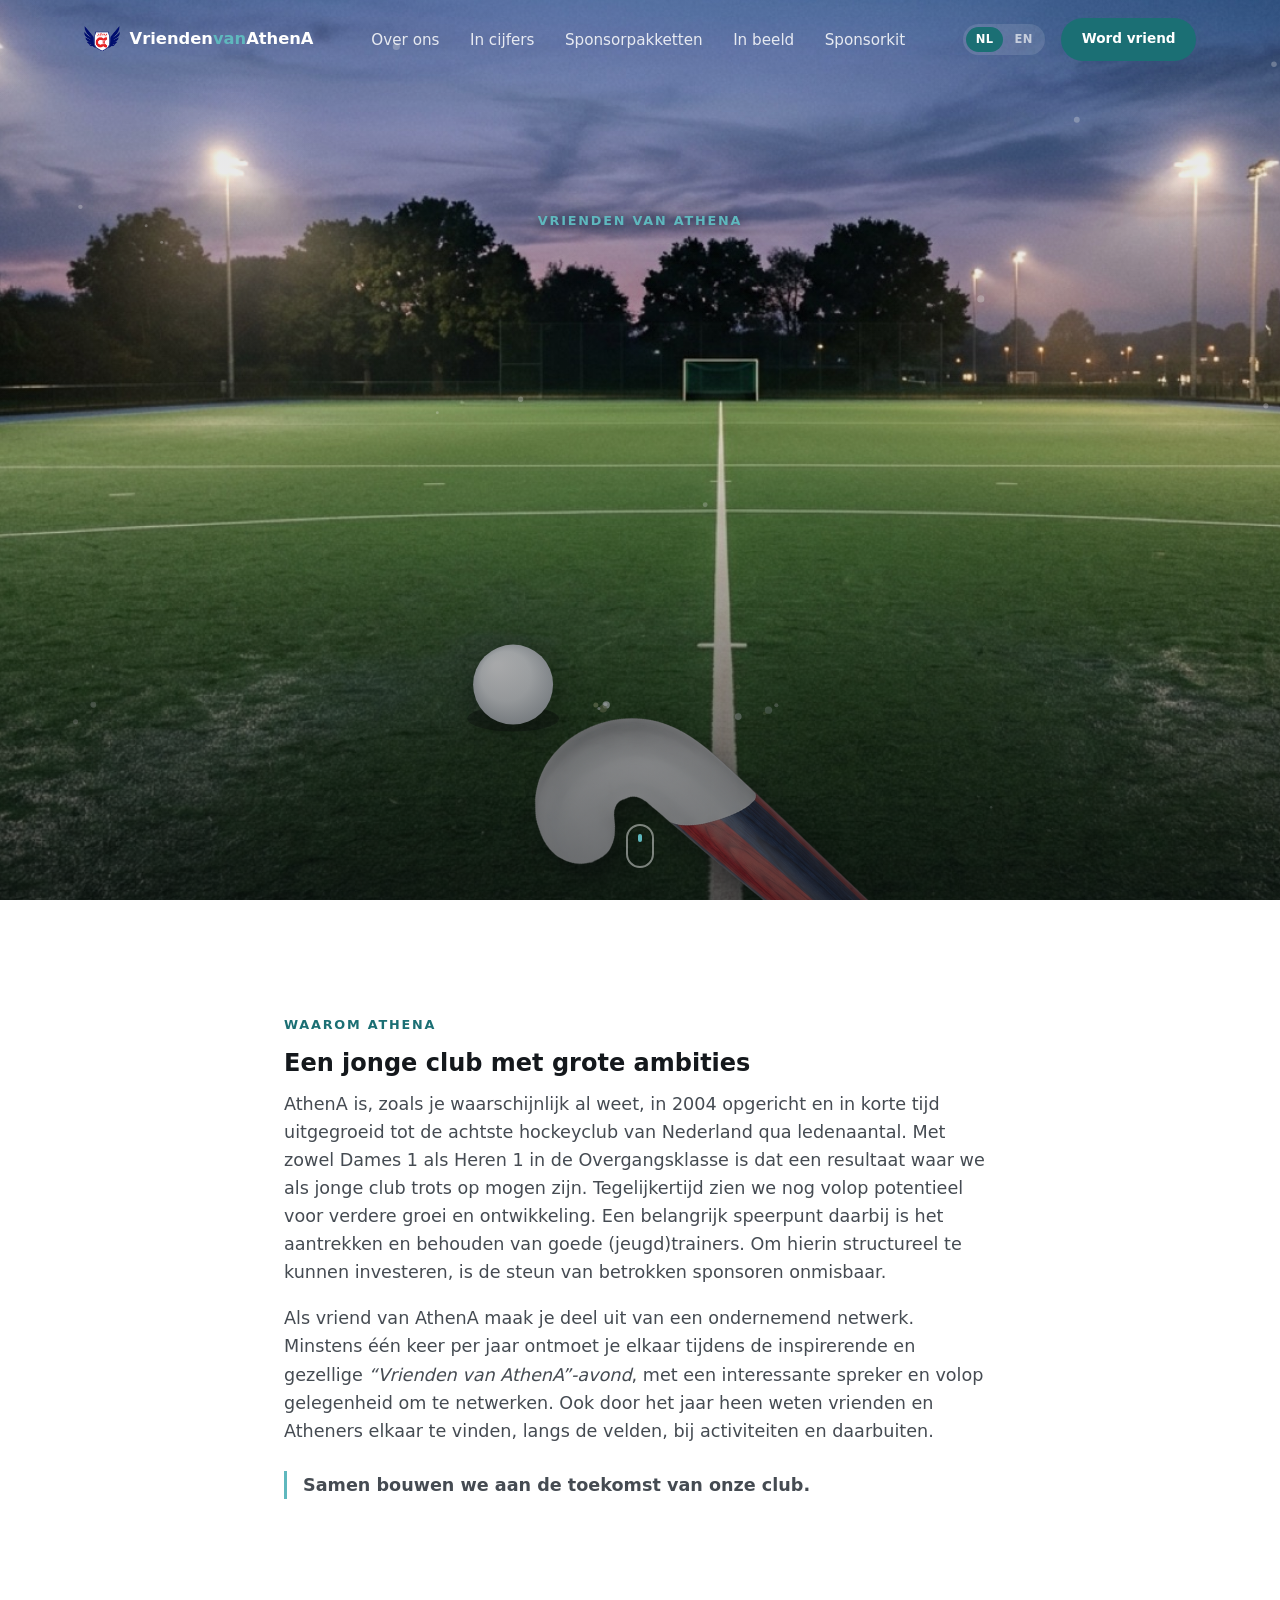
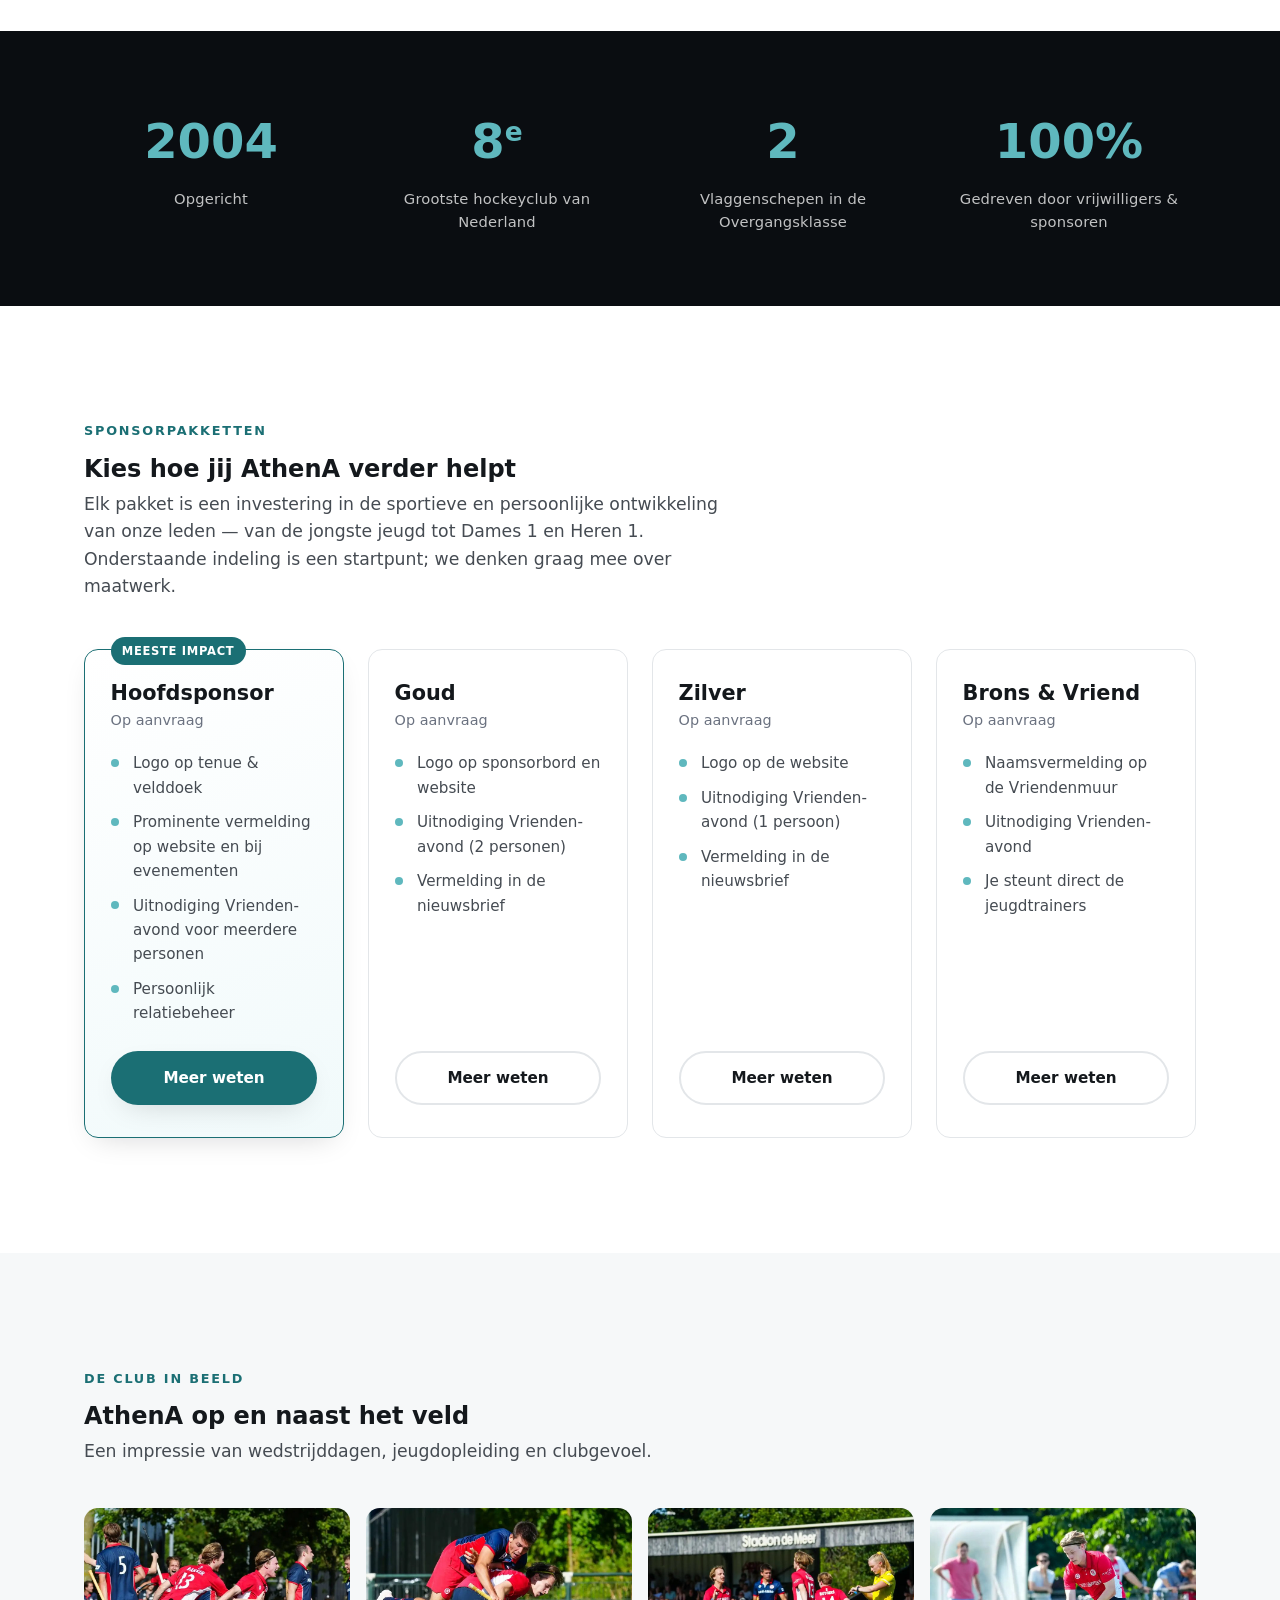
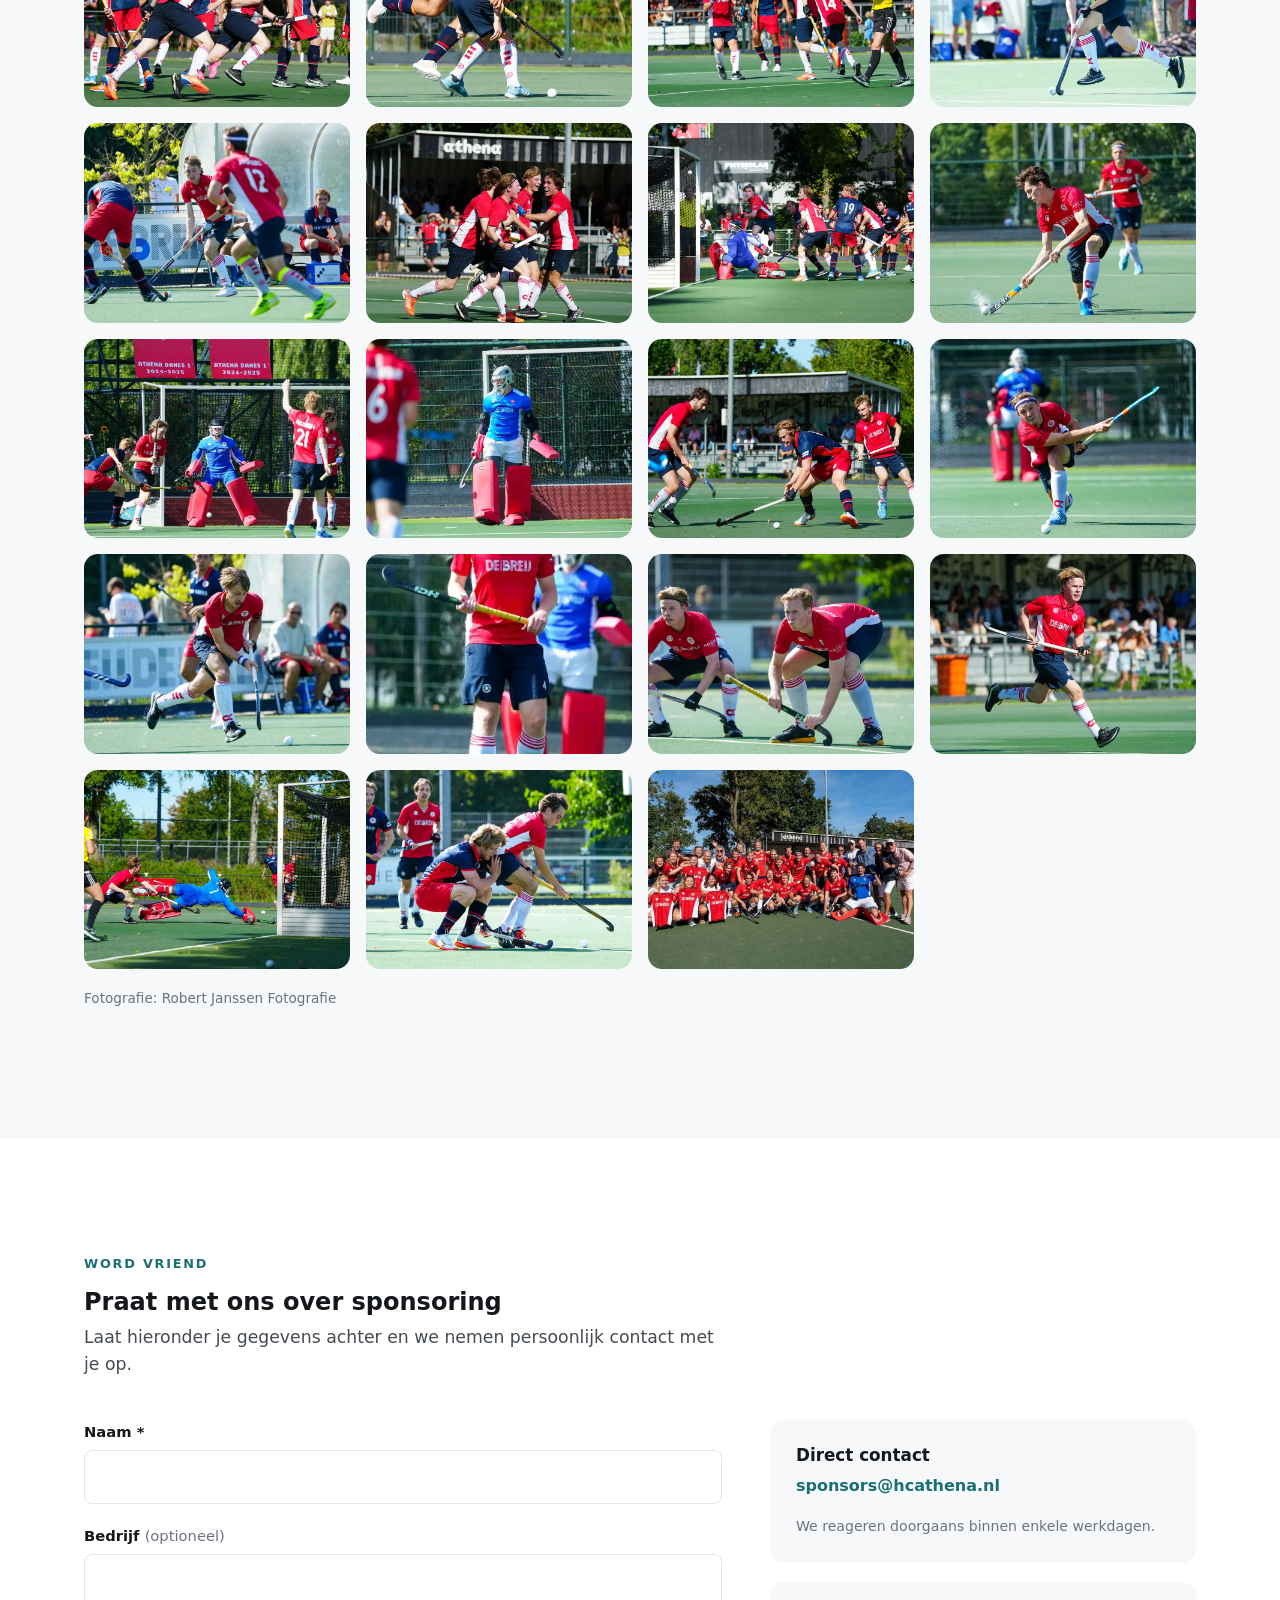
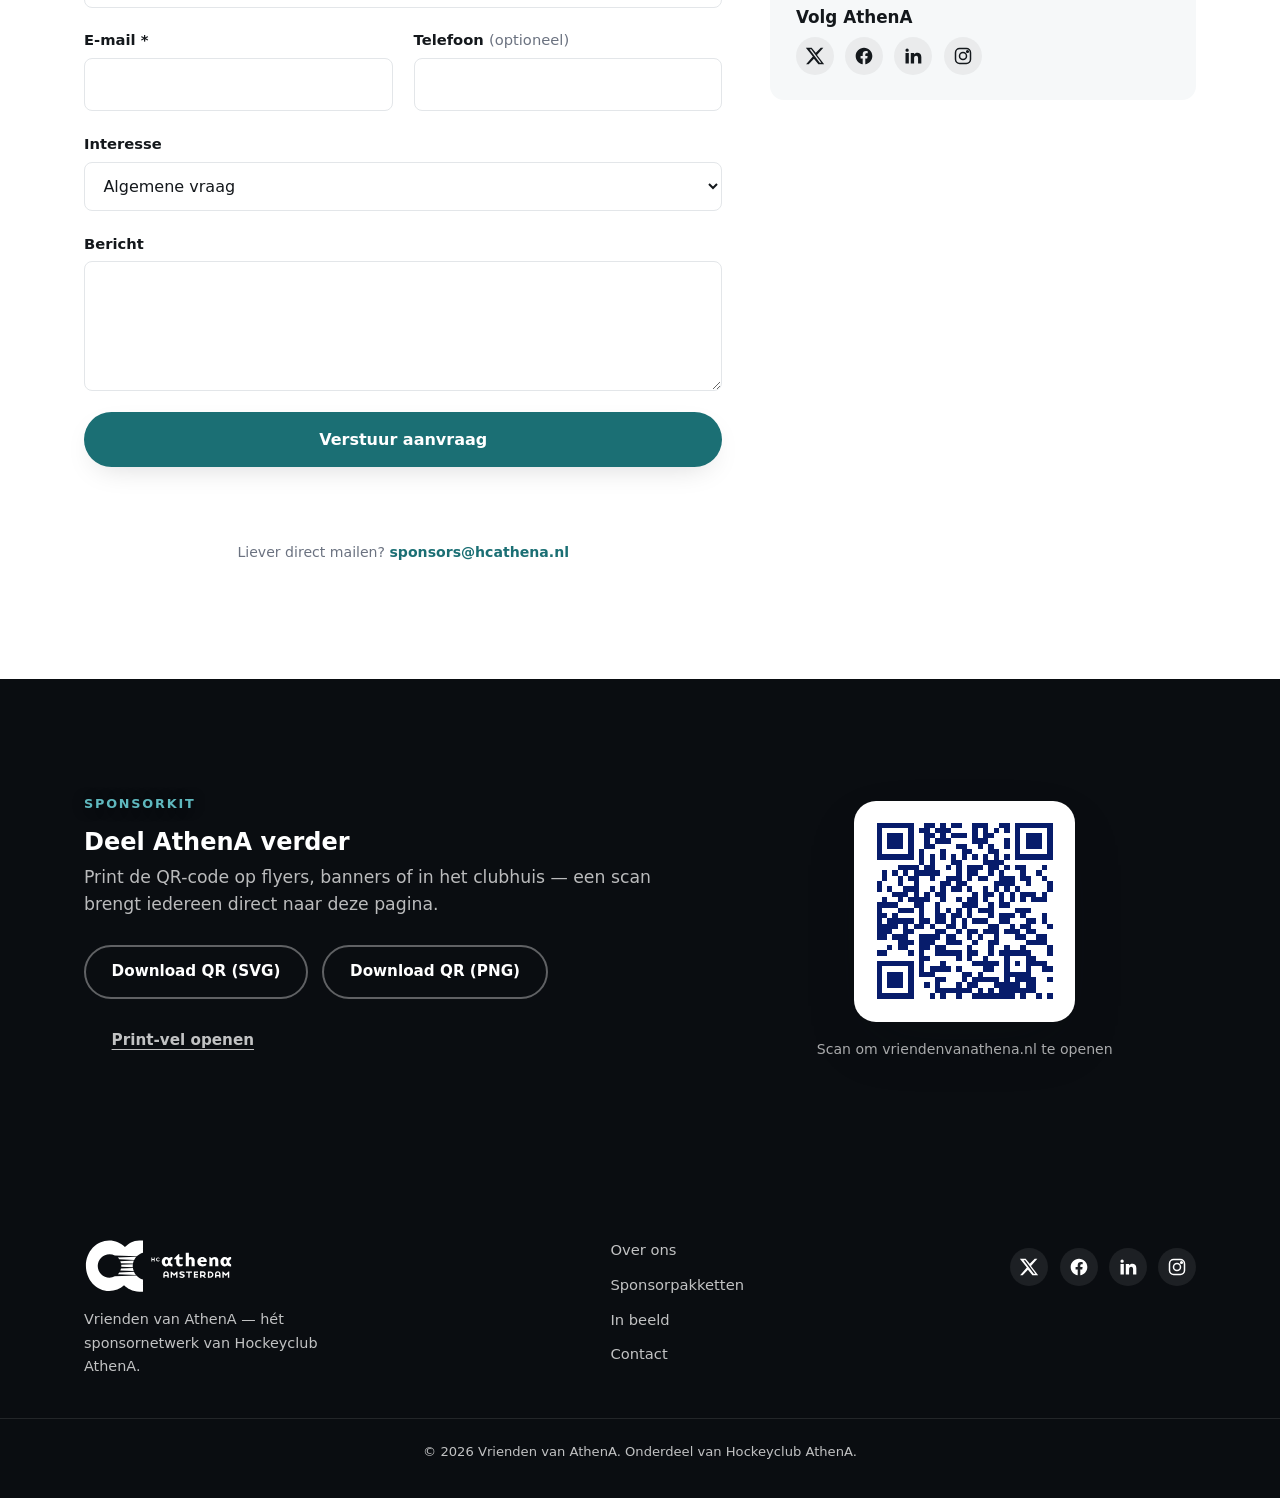
==== index.html @ f07cb81c "Rebuild the hero as a full-screen first-person POV sequence The stick+ball animation was a small cor" ====
<!DOCTYPE html>
<html lang="nl" class="no-js">
<head>
<meta charset="UTF-8">
<meta name="viewport" content="width=device-width, initial-scale=1.0">
<title data-i18n="meta.title">Vrienden van AthenA — Sponsornetwerk van Hockeyclub AthenA</title>
<meta name="description" content="Word vriend of sponsor van Hockeyclub AthenA. Samen investeren we in goede jeugdtrainers en de toekomst van een van de snelst groeiende hockeyclubs van Nederland." data-i18n-attr="content:meta.description">
<meta name="theme-color" content="#0A0D11">

<meta property="og:type" content="website">
<meta property="og:title" content="Vrienden van AthenA">
<meta property="og:description" content="Samen investeren we in de toekomst van Hockeyclub AthenA." data-i18n-attr="content:meta.ogDescription">
<meta property="og:image" content="assets/img/vriendenvanathena-banner.png">
<meta property="og:url" content="https://vriendenvanathena.nl">
<meta name="twitter:card" content="summary_large_image">

<link rel="icon" type="image/png" sizes="512x512" href="assets/favicon/favicon-512.png">
<link rel="icon" type="image/png" sizes="192x192" href="assets/favicon/favicon-192.png">
<link rel="icon" type="image/png" sizes="32x32" href="assets/favicon/favicon-32.png">
<link rel="icon" type="image/png" sizes="16x16" href="assets/favicon/favicon-16.png">
<link rel="apple-touch-icon" href="assets/favicon/apple-touch-icon.png">

<link rel="preload" href="assets/img/pov-pitch.jpg" as="image">
<link rel="preload" href="assets/img/hockey-stick.png" as="image">
<link rel="stylesheet" href="css/styles.css">
</head>
<body>

<a class="skip-link" href="#main" data-i18n="a11y.skipLink">Ga naar inhoud</a>

<header class="site-header" id="siteHeader">
  <div class="container header-inner">
    <a class="brand" href="#home">
      <img src="assets/img/athena-logo.png" alt="" width="36" height="36" class="brand-mark">
      <span class="brand-name">Vrienden<em>van</em>AthenA</span>
    </a>

    <nav class="main-nav" id="mainNav" aria-label="Hoofdnavigatie" data-i18n-attr="aria-label:a11y.mainNav">
      <ul>
        <li><a href="#over" data-i18n="nav.over">Over ons</a></li>
        <li><a href="#cijfers" data-i18n="nav.cijfers">In cijfers</a></li>
        <li><a href="#pakketten" data-i18n="nav.pakketten">Sponsorpakketten</a></li>
        <li><a href="#beeld" data-i18n="nav.beeld">In beeld</a></li>
        <li><a href="#sponsorkit" data-i18n="nav.sponsorkit">Sponsorkit</a></li>
      </ul>
    </nav>

    <div class="header-actions">
      <div class="lang-toggle" role="group" aria-label="Taal / Language">
        <button type="button" class="lang-btn is-active" data-lang="nl">NL</button>
        <button type="button" class="lang-btn" data-lang="en">EN</button>
      </div>
      <a class="btn btn-primary btn-sm" href="#contact" data-i18n="nav.cta">Word vriend</a>
      <button class="nav-toggle" id="navToggle" aria-controls="mainNav" aria-expanded="false" aria-label="Menu openen" data-i18n-attr="aria-label:a11y.menuOpen">
        <span></span><span></span><span></span>
      </button>
    </div>
  </div>
</header>

<main id="main">

  <!-- ============ HERO ============ -->
  <section class="hero" id="home">
    <div class="hero-photos" id="heroPhotos" aria-hidden="true">
      <img class="hero-photo is-active" src="assets/photos/15.jpg" alt="">
      <img class="hero-photo" src="assets/photos/10.jpg" alt="">
      <img class="hero-photo" src="assets/photos/1.jpg" alt="">
    </div>
    <div class="hero-photo-tint" aria-hidden="true"></div>
    <canvas class="hero-canvas" id="heroCanvas" aria-hidden="true"></canvas>
    <div class="hero-vignette" aria-hidden="true"></div>

    <div class="container hero-inner">
      <p class="eyebrow eyebrow-light">Vrienden van AthenA</p>

      <div class="hero-crest" id="heroCrest" role="img" aria-label="AthenA logo" data-i18n-attr="aria-label:a11y.crestLabel">
        <svg class="crest-svg" viewBox="0 0 689.3 257.6" xmlns="http://www.w3.org/2000/svg" focusable="false" aria-hidden="true">
          <style>.st0{fill:#FFFFFF;}</style>
          <g id="crestMark" class="crest-mark">
            <path class="st0" d="M240.6,172.3l-98.9,4.2c-7.4,3.8-15.7,5.9-24.5,5.9c-29.8,0-54.1-24.3-54.1-54.1c0-29.8,24.3-54.1,54.1-54.1
              c8.8,0,17,2.1,24.4,5.9L242.4,84C250.2,76,260,70.2,271,67.3V11.1h-16.4C225,11.1,203,25.9,188,41.7
              c-19.2-18.9-44.2-29.9-72.1-29.9C56.6,11.8,8.7,63.5,8.7,128c0,64.5,47.9,116.2,107.2,116.2c26,0,49.5-9.9,68.1-26.3
              c15,14.4,38.2,29.1,70.6,29.1H271v-56.1C259.2,187.7,248.7,181.2,240.6,172.3"/>
            <path class="st0" d="M166.8,149.9l61.6,2.4c-1.7-4.4-2.9-9-3.6-13.8l-54.9,2.3C169.1,144,168.1,147,166.8,149.9"/>
            <path class="st0" d="M155.3,166.7l83.3,3.2c-3.6-4.4-6.6-9.2-9-14.4l-67.5,2.9C160.2,161.4,157.9,164.1,155.3,166.7"/>
            <path class="st0" d="M162.1,98.1l68.5,2.7c2.6-5.3,5.9-10.2,9.7-14.5l-85.1,3.6C157.8,92.3,160.1,95.1,162.1,98.1"/>
            <path class="st0" d="M171.1,123.5c0.1,1.6,0.2,3.1,0.2,4.7c0,1.5-0.1,3.1-0.2,4.6l53.2,2.1c-0.2-1.9-0.3-3.9-0.3-5.9
              c0-2.6,0.2-5.2,0.5-7.8L171.1,123.5z"/>
            <path class="st0" d="M169.8,115.6l55.3,2.1c0.8-4.8,2.2-9.5,4.1-13.9l-62.4,2.6C168,109.4,169,112.4,169.8,115.6"/>
          </g>
          <g id="crestWordmark" class="crest-wordmark">
            <polygon class="st0" points="320.9,97.1 320.9,90.2 324.7,90.2 324.7,107.8 320.9,107.8 320.9,100.9 313.5,100.9 313.5,107.8
              309.7,107.8 309.7,90.2 313.5,90.2 313.5,97.1 "/>
            <g>
              <path class="st0" d="M345.8,95.5c-1-1-3.1-1.8-4.6-1.8c-3.4,0-6.1,2.4-6.1,5.4c0,3,2.7,5.4,6.1,5.4c1.6,0,3.5-0.7,4.6-1.9l2,2.4
                c-1.7,2-4.3,3.3-7.2,3.3c-5.2,0-9.5-4.1-9.5-9.2c0-5,4.3-9.2,9.5-9.2c2.9,0,5.6,1.2,7.2,3.2L345.8,95.5z"/>
              <path class="st0" d="M440.5,130.7c-8.6,0-16.8-6.2-16.8-17.1V97.7h-9.4v-3l20.6-21.5h3v14.8h15.7v9.8H438V112c0,6.8,3.4,9.1,8,9.1
                c2,0,6.4-1.6,7.7-2.9v8.3C451.1,129.1,444.3,130.7,440.5,130.7"/>
              <path class="st0" d="M482,67.4v22.2c2.6-1.5,5.9-2.6,9.2-2.6c12.5,0,17.5,7.6,17.5,15.8v26.9h-14.3v-21.2v-1.8
                c0-6.6-1.6-8.8-5.1-8.8c-3.5,0-5.7,1.8-7.3,4.7v5.3v21.8h-14.3V67.4H482z"/>
              <path class="st0" d="M550.4,102.4c0-3.7-2.5-6.4-6.8-6.4c-2.9,0-6.2,2.3-7.7,6.4H550.4z M547.6,120.5c4.3,0,7.4-1.4,10-3.5l5.4,6.2
                c-3.9,4.3-10.8,7.5-18.2,7.5c-15.2,0-24.1-9.7-24.1-21.7c0-12.1,9.3-22,23.1-22c13,0,22.9,11,20.7,23.7h-29
                C534.9,116.4,539.7,120.5,547.6,120.5"/>
              <path class="st0" d="M599.8,87c12.5,0,17.5,7.6,17.5,15.8v26.9H603v-21.2v-1.8c0-6.6-1.6-8.8-5.1-8.8c-3.5,0-5.7,1.8-7.3,4.7v5.3
                v21.8h-14.3V87.9h3l6.4,5.5C588.4,90.4,593.9,87,599.8,87"/>
              <path class="st0" d="M386.2,109.2c-0.1,6.2-3.3,11.1-7,11.1c-3.8,0-7-5.1-7-11.5s3.2-11.5,7-11.5c3.8,0,6.9,4.9,7,11.1V109.2z
                M397.7,109c0-5.6,3.8-10.3,8.8-11.6V86.9h-3.1c-5.6,0-9.7,2.8-12.5,5.7c-3.6-3.6-8.3-5.6-13.5-5.6c-11.1,0-20.1,9.7-20.1,21.8
                c0,12.1,9,21.8,20.1,21.8c4.9,0,9.3-1.9,12.8-4.9c2.8,2.7,7.2,5.5,13.3,5.5h3.1v-10.5C401.5,119.3,397.7,114.6,397.7,109"/>
              <path class="st0" d="M655.8,109.2c-0.1,6.2-3.3,11.1-7,11.1c-3.8,0-7-5.1-7-11.5s3.2-11.5,7-11.5c3.8,0,6.9,4.9,7,11.1V109.2z
                M667.3,109c0-5.6,3.8-10.3,8.8-11.6V86.9H673c-5.6,0-9.7,2.8-12.5,5.7c-3.6-3.6-8.3-5.6-13.5-5.6c-11.1,0-20.1,9.7-20.1,21.8
                c0,12.1,9,21.8,20.1,21.8c4.9,0,9.3-1.9,12.8-4.9c2.8,2.7,7.2,5.5,13.2,5.5h3.1v-10.5C671,119.3,667.3,114.6,667.3,109"/>
            </g>
            <polygon class="st0" points="429.7,183.1 423.4,183.1 423.4,165.5 414,174.9 404.5,165.5 404.5,183.1 398.2,183.1 398.2,153.6
              401.5,153.6 414,166 426.4,153.6 429.7,153.6 "/>
            <g>
              <path class="st0" d="M450.9,183.8c-4.2,0-8.6-1.1-12.3-3.5l0.9-5.2c4,1.9,7.8,2.9,10.9,2.9c2.7,0,5.6-0.7,5.6-3.2
                c0-4.7-17.9-2.9-17.9-13c0-4.9,5-9,11.5-9c4.4,0,8.6,1.2,12.8,3.9l-2.2,4.7c-2.9-1.5-6.7-2.8-9.6-2.8c-3.5,0-5.2,1.1-5.2,2.9
                c0,4.4,17.8,3.3,17.8,12.6C463.2,180.3,457.3,183.8,450.9,183.8"/>
            </g>
            <polygon class="st0" points="468.6,159.9 468.6,153.6 496.3,153.6 496.3,159.9 485.6,159.9 485.6,183.1 479.3,183.1 479.3,159.9 "/>
            <polygon class="st0" points="504.9,153.6 523.8,153.6 523.8,159.9 511.2,159.9 511.2,165.2 523.8,165.2 523.8,171.5 511.2,171.5
              511.2,176.9 523.8,176.9 523.8,183.1 504.9,183.1 "/>
            <g>
              <path class="st0" d="M552.9,164.9c0-2.8-2.3-5-5-5h-8.2v10.1h8.2C550.6,169.9,552.9,167.7,552.9,164.9 M561.5,183.1h-8.8l-6.9-6.9
                h-6.2v6.9h-6.3v-29.6h14.5c6.2,0,11.3,5.1,11.3,11.3c0,4.2-2.4,8-6,9.9L561.5,183.1z"/>
              <path class="st0" d="M588.8,168.4c0-4.7-3.8-8.5-8.5-8.5h-4.8v17h4.8C585,176.9,588.8,173,588.8,168.4 M595.1,168.4
                c0,8.1-6.7,14.8-14.8,14.8c-0.8-0.3-11,0-11,0v-29.6h11C588.4,153.6,595.1,160.2,595.1,168.4"/>
              <path class="st0" d="M621.1,165.5c0-3.5-2.8-6.3-6.3-6.3c-3.5,0-6.3,2.8-6.3,6.3v4.4h12.6V165.5z M608.5,183.1h-6.3v-17.6
                c0-6.9,5.7-12.6,12.6-12.6c7,0,12.6,5.7,12.6,12.6v17.6h-6.3v-6.9h-12.6V183.1z"/>
              <path class="st0" d="M383.3,165.5c0-3.5-2.8-6.3-6.3-6.3c-3.5,0-6.3,2.8-6.3,6.3v4.4h12.6V165.5z M370.8,183.1h-6.3v-17.6
                c0-6.9,5.7-12.6,12.6-12.6c7,0,12.6,5.7,12.6,12.6v17.6h-6.4v-6.9h-12.6V183.1z"/>
            </g>
            <polygon class="st0" points="667.5,183.1 661.2,183.1 661.2,165.5 651.8,174.9 642.3,165.5 642.3,183.1 636,183.1 636,153.6
              639.3,153.6 651.8,166 664.2,153.6 667.5,153.6 "/>
          </g>
        </svg>
      </div>

      <h1 class="hero-title" data-i18n-html="hero.title">Vrienden maken<br>het verschil.</h1>
      <p class="hero-sub" data-i18n="hero.sub">Samen investeren we in de toekomst van Hockeyclub AthenA — op en naast het veld.</p>

      <div class="hero-ctas">
        <a class="btn btn-primary btn-lg" href="#contact" data-i18n="hero.ctaPrimary">Word vriend van AthenA</a>
        <a class="btn btn-ghost btn-lg" href="#over" data-i18n="hero.ctaSecondary">Ontdek waarom</a>
      </div>
    </div>

    <a class="scroll-cue" href="#over" aria-label="Scroll naar de volgende sectie" data-i18n-attr="aria-label:a11y.scrollCue">
      <span></span>
    </a>
  </section>

  <!-- ============ OVER ONS ============ -->
  <section class="section" id="over">
    <div class="container narrow">
      <p class="eyebrow" data-i18n="about.eyebrow">Waarom AthenA</p>
      <h2 data-i18n="about.heading">Een jonge club met grote ambities</h2>

      <div class="prose">
        <p data-i18n-html="about.paragraph1">AthenA is, zoals je waarschijnlijk al weet, in 2004 opgericht en in korte tijd uitgegroeid tot de achtste hockeyclub van Nederland qua ledenaantal. Met zowel Dames 1 als Heren 1 in de Overgangsklasse is dat een resultaat waar we als jonge club trots op mogen zijn. Tegelijkertijd zien we nog volop potentieel voor verdere groei en ontwikkeling. Een belangrijk speerpunt daarbij is het aantrekken en behouden van goede (jeugd)trainers. Om hierin structureel te kunnen investeren, is de steun van betrokken sponsoren onmisbaar.</p>

        <p data-i18n-html="about.paragraph2">Als vriend van AthenA maak je deel uit van een ondernemend netwerk. Minstens één keer per jaar ontmoet je elkaar tijdens de inspirerende en gezellige <em>&ldquo;Vrienden van AthenA&rdquo;-avond</em>, met een interessante spreker en volop gelegenheid om te netwerken. Ook door het jaar heen weten vrienden en Atheners elkaar te vinden, langs de velden, bij activiteiten en daarbuiten.</p>

        <p class="prose-lead" data-i18n="about.lead">Samen bouwen we aan de toekomst van onze club.</p>
      </div>
    </div>
  </section>

  <!-- ============ IN CIJFERS ============ -->
  <section class="stat-band" id="cijfers">
    <div class="container">
      <div class="stat-grid">
        <div class="stat">
          <span class="stat-number">2004</span>
          <span class="stat-label" data-i18n="stats.founded">Opgericht</span>
        </div>
        <div class="stat">
          <span class="stat-number" data-i18n-html="stats.rankNumber">8<sup>e</sup></span>
          <span class="stat-label" data-i18n="stats.rankLabel">Grootste hockeyclub van Nederland</span>
        </div>
        <div class="stat">
          <span class="stat-number">2</span>
          <span class="stat-label" data-i18n="stats.flagship">Vlaggenschepen in de Overgangsklasse</span>
        </div>
        <div class="stat">
          <span class="stat-number">100%</span>
          <span class="stat-label" data-i18n="stats.driven">Gedreven door vrijwilligers &amp; sponsoren</span>
        </div>
      </div>
    </div>
  </section>

  <!-- ============ SPONSORPAKKETTEN ============ -->
  <!-- CLIENT: pas pakketnamen, prijzen en voordelen hieronder aan naar wens -->
  <section class="section" id="pakketten">
    <div class="container">
      <p class="eyebrow" data-i18n="tiers.eyebrow">Sponsorpakketten</p>
      <h2 data-i18n="tiers.heading">Kies hoe jij AthenA verder helpt</h2>
      <p class="section-intro" data-i18n="tiers.intro">Elk pakket is een investering in de sportieve en persoonlijke ontwikkeling van onze leden — van de jongste jeugd tot Dames 1 en Heren 1. Onderstaande indeling is een startpunt; we denken graag mee over maatwerk.</p>

      <div class="tier-grid">

        <article class="tier-card tier-featured" data-pakket="Hoofdsponsor">
          <p class="tier-badge" data-i18n="tiers.badge">Meeste impact</p>
          <h3 data-i18n="tiers.main.name">Hoofdsponsor</h3>
          <p class="tier-price" data-i18n="tiers.price">Op aanvraag</p>
          <ul class="tier-list">
            <li data-i18n="tiers.main.b1">Logo op tenue &amp; velddoek</li>
            <li data-i18n="tiers.main.b2">Prominente vermelding op website en bij evenementen</li>
            <li data-i18n="tiers.main.b3">Uitnodiging Vrienden-avond voor meerdere personen</li>
            <li data-i18n="tiers.main.b4">Persoonlijk relatiebeheer</li>
          </ul>
          <a class="btn btn-primary btn-block" href="#contact" data-pakket="Hoofdsponsor" data-i18n="tiers.cta">Meer weten</a>
        </article>

        <article class="tier-card" data-pakket="Goud">
          <h3 data-i18n="tiers.gold.name">Goud</h3>
          <p class="tier-price" data-i18n="tiers.price">Op aanvraag</p>
          <ul class="tier-list">
            <li data-i18n="tiers.gold.b1">Logo op sponsorbord en website</li>
            <li data-i18n="tiers.gold.b2">Uitnodiging Vrienden-avond (2 personen)</li>
            <li data-i18n="tiers.gold.b3">Vermelding in de nieuwsbrief</li>
          </ul>
          <a class="btn btn-outline btn-block" href="#contact" data-pakket="Goud" data-i18n="tiers.cta">Meer weten</a>
        </article>

        <article class="tier-card" data-pakket="Zilver">
          <h3 data-i18n="tiers.silver.name">Zilver</h3>
          <p class="tier-price" data-i18n="tiers.price">Op aanvraag</p>
          <ul class="tier-list">
            <li data-i18n="tiers.silver.b1">Logo op de website</li>
            <li data-i18n="tiers.silver.b2">Uitnodiging Vrienden-avond (1 persoon)</li>
            <li data-i18n="tiers.silver.b3">Vermelding in de nieuwsbrief</li>
          </ul>
          <a class="btn btn-outline btn-block" href="#contact" data-pakket="Zilver" data-i18n="tiers.cta">Meer weten</a>
        </article>

        <article class="tier-card" data-pakket="Brons / Vriend">
          <h3 data-i18n="tiers.bronze.name">Brons &amp; Vriend</h3>
          <p class="tier-price" data-i18n="tiers.price">Op aanvraag</p>
          <ul class="tier-list">
            <li data-i18n="tiers.bronze.b1">Naamsvermelding op de Vriendenmuur</li>
            <li data-i18n="tiers.bronze.b2">Uitnodiging Vrienden-avond</li>
            <li data-i18n="tiers.bronze.b3">Je steunt direct de jeugdtrainers</li>
          </ul>
          <a class="btn btn-outline btn-block" href="#contact" data-pakket="Brons / Vriend" data-i18n="tiers.cta">Meer weten</a>
        </article>

      </div>
    </div>
  </section>

  <!-- ============ IN BEELD ============ -->
  <section class="section section-alt" id="beeld">
    <div class="container">
      <p class="eyebrow" data-i18n="gallery.eyebrow">De club in beeld</p>
      <h2 data-i18n="gallery.heading">AthenA op en naast het veld</h2>
      <p class="section-intro" data-i18n="gallery.intro">Een impressie van wedstrijddagen, jeugdopleiding en clubgevoel.</p>

      <div class="photo-grid" id="photoGrid" aria-live="polite"></div>
      <p class="photo-credit" id="photoCredit" hidden data-i18n="gallery.credit">Fotografie: Robert Janssen Fotografie</p>
    </div>
  </section>

  <!-- ============ CONTACT ============ -->
  <section class="section" id="contact">
    <div class="container">
      <p class="eyebrow" data-i18n="contact.eyebrow">Word vriend</p>
      <h2 data-i18n="contact.heading">Praat met ons over sponsoring</h2>
      <p class="section-intro" data-i18n="contact.intro">Laat hieronder je gegevens achter en we nemen persoonlijk contact met je op.</p>

      <div class="contact-grid">
        <form class="contact-form" id="sponsorForm" method="POST" action="https://formspree.io/f/REPLACE_WITH_FORMSPREE_ENDPOINT" novalidate>
          <!-- CLIENT: vervang de action-URL hierboven door je eigen Formspree endpoint (zie README.md) -->
          <input type="hidden" name="_subject" value="Nieuwe sponsoraanvraag via vriendenvanathena.nl">
          <input type="text" name="_gotcha" class="hp-field" tabindex="-1" autocomplete="off" aria-hidden="true">

          <div class="form-row">
            <label for="fldNaam"><span data-i18n="form.name">Naam</span> <span aria-hidden="true">*</span></label>
            <input type="text" id="fldNaam" name="naam" required autocomplete="name">
          </div>

          <div class="form-row">
            <label for="fldBedrijf"><span data-i18n="form.company">Bedrijf</span> <span class="optional" data-i18n="form.optional">(optioneel)</span></label>
            <input type="text" id="fldBedrijf" name="bedrijf" autocomplete="organization">
          </div>

          <div class="form-row form-row-split">
            <div>
              <label for="fldEmail"><span data-i18n="form.email">E-mail</span> <span aria-hidden="true">*</span></label>
              <input type="email" id="fldEmail" name="email" required autocomplete="email">
            </div>
            <div>
              <label for="fldTelefoon"><span data-i18n="form.phone">Telefoon</span> <span class="optional" data-i18n="form.optional">(optioneel)</span></label>
              <input type="tel" id="fldTelefoon" name="telefoon" autocomplete="tel">
            </div>
          </div>

          <div class="form-row">
            <label for="fldPakket" data-i18n="form.interest">Interesse</label>
            <select id="fldPakket" name="pakket">
              <option value="Algemene vraag" data-i18n="form.optGeneral">Algemene vraag</option>
              <option value="Hoofdsponsor" data-i18n="tiers.main.name">Hoofdsponsor</option>
              <option value="Goud" data-i18n="tiers.gold.name">Goud</option>
              <option value="Zilver" data-i18n="tiers.silver.name">Zilver</option>
              <option value="Brons / Vriend" data-i18n="tiers.bronze.name">Brons / Vriend</option>
            </select>
          </div>

          <div class="form-row">
            <label for="fldBericht" data-i18n="form.message">Bericht</label>
            <textarea id="fldBericht" name="bericht" rows="4"></textarea>
          </div>

          <button class="btn btn-primary btn-lg btn-block" type="submit" data-i18n="form.submit">Verstuur aanvraag</button>

          <p class="form-status" id="formStatus" role="status" aria-live="polite"></p>

          <p class="form-fallback" data-i18n-html="form.fallback">Liever direct mailen? <a href="mailto:sponsors@hcathena.nl?subject=Sponsoraanvraag%20Vrienden%20van%20AthenA">sponsors@hcathena.nl</a></p>
        </form>

        <aside class="contact-info">
          <div class="contact-info-card">
            <h3 data-i18n="contact.direct">Direct contact</h3>
            <p><a href="mailto:sponsors@hcathena.nl">sponsors@hcathena.nl</a></p>
            <p class="muted" data-i18n="contact.responseTime">We reageren doorgaans binnen enkele werkdagen.</p>
          </div>

          <div class="contact-info-card">
            <h3 data-i18n="contact.follow">Volg AthenA</h3>
            <!-- CLIENT: vul de juiste social links in -->
            <div class="social-links">
              <a href="#" aria-label="AthenA op X (Twitter)" data-i18n-attr="aria-label:social.x"><svg viewBox="0 0 24 24" width="20" height="20" fill="currentColor" aria-hidden="true"><path d="M18.9 2H22l-7.6 8.7L23 22h-6.9l-5.4-6.6L4.4 22H1.3l8.1-9.3L1 2h7l4.9 6.1L18.9 2zm-1.2 18h1.9L7.4 4H5.4l12.3 16z"/></svg></a>
              <a href="#" aria-label="AthenA op Facebook" data-i18n-attr="aria-label:social.facebook"><svg viewBox="0 0 24 24" width="20" height="20" fill="currentColor" aria-hidden="true"><path d="M22 12.06C22 6.5 17.52 2 12 2S2 6.5 2 12.06c0 5 3.66 9.16 8.44 9.94v-7.03H7.9v-2.91h2.54V9.85c0-2.51 1.49-3.9 3.77-3.9 1.09 0 2.24.2 2.24.2v2.46h-1.26c-1.24 0-1.63.77-1.63 1.56v1.89h2.78l-.44 2.91h-2.34V22c4.78-.78 8.44-4.94 8.44-9.94z"/></svg></a>
              <a href="#" aria-label="AthenA op LinkedIn" data-i18n-attr="aria-label:social.linkedin"><svg viewBox="0 0 24 24" width="20" height="20" fill="currentColor" aria-hidden="true"><path d="M6.94 5a2 2 0 11-4-.002 2 2 0 014 .002zM7 8.48H3V21h4V8.48zm6.32 0H9.35V21h3.96v-6.57c0-3.66 4.77-3.96 4.77 0V21H22v-7.93c0-6.17-7.06-5.94-8.68-2.91V8.48z"/></svg></a>
              <a href="#" aria-label="AthenA op Instagram" data-i18n-attr="aria-label:social.instagram"><svg viewBox="0 0 24 24" width="20" height="20" fill="none" stroke="currentColor" stroke-width="1.8" aria-hidden="true"><rect x="3" y="3" width="18" height="18" rx="5"/><circle cx="12" cy="12" r="4.2"/><circle cx="17.4" cy="6.6" r="1"/></svg></a>
            </div>
          </div>
        </aside>
      </div>
    </div>
  </section>

  <!-- ============ SPONSORKIT ============ -->
  <section class="section section-dark" id="sponsorkit">
    <div class="container sponsorkit-inner">
      <div class="sponsorkit-text">
        <p class="eyebrow eyebrow-light" data-i18n="kit.eyebrow">Sponsorkit</p>
        <h2 data-i18n="kit.heading">Deel AthenA verder</h2>
        <p class="section-intro section-intro-light" data-i18n="kit.intro">Print de QR-code op flyers, banners of in het clubhuis — een scan brengt iedereen direct naar deze pagina.</p>
        <div class="sponsorkit-downloads">
          <a class="btn btn-outline-light" href="assets/downloads/vriendenvanathena-qr.svg" download data-i18n="kit.downloadSvg">Download QR (SVG)</a>
          <a class="btn btn-outline-light" href="assets/downloads/vriendenvanathena-qr.png" download data-i18n="kit.downloadPng">Download QR (PNG)</a>
          <a class="btn btn-ghost-light" href="qr.html" target="_blank" rel="noopener" data-i18n="kit.printSheet">Print-vel openen</a>
        </div>
      </div>
      <div class="sponsorkit-qr">
        <div class="qr-frame">
          <div id="qrRender"></div>
        </div>
        <p class="qr-caption" data-i18n="kit.qrCaption">Scan om vriendenvanathena.nl te openen</p>
      </div>
    </div>
  </section>

</main>

<footer class="site-footer">
  <div class="container footer-inner">
    <div class="footer-brand">
      <img src="assets/img/athena-logo-horizontal-white.svg" alt="AthenA" class="footer-logo">
      <p data-i18n="footer.tagline">Vrienden van AthenA — hét sponsornetwerk van Hockeyclub AthenA.</p>
    </div>

    <nav class="footer-nav" aria-label="Footer navigatie" data-i18n-attr="aria-label:a11y.footerNav">
      <a href="#over" data-i18n="nav.over">Over ons</a>
      <a href="#pakketten" data-i18n="nav.pakketten">Sponsorpakketten</a>
      <a href="#beeld" data-i18n="nav.beeld">In beeld</a>
      <a href="#contact" data-i18n="footer.contact">Contact</a>
    </nav>

    <!-- CLIENT: vul de juiste social links in -->
    <div class="social-links social-links-footer">
      <a href="#" aria-label="AthenA op X (Twitter)" data-i18n-attr="aria-label:social.x"><svg viewBox="0 0 24 24" width="20" height="20" fill="currentColor" aria-hidden="true"><path d="M18.9 2H22l-7.6 8.7L23 22h-6.9l-5.4-6.6L4.4 22H1.3l8.1-9.3L1 2h7l4.9 6.1L18.9 2zm-1.2 18h1.9L7.4 4H5.4l12.3 16z"/></svg></a>
      <a href="#" aria-label="AthenA op Facebook" data-i18n-attr="aria-label:social.facebook"><svg viewBox="0 0 24 24" width="20" height="20" fill="currentColor" aria-hidden="true"><path d="M22 12.06C22 6.5 17.52 2 12 2S2 6.5 2 12.06c0 5 3.66 9.16 8.44 9.94v-7.03H7.9v-2.91h2.54V9.85c0-2.51 1.49-3.9 3.77-3.9 1.09 0 2.24.2 2.24.2v2.46h-1.26c-1.24 0-1.63.77-1.63 1.56v1.89h2.78l-.44 2.91h-2.34V22c4.78-.78 8.44-4.94 8.44-9.94z"/></svg></a>
      <a href="#" aria-label="AthenA op LinkedIn" data-i18n-attr="aria-label:social.linkedin"><svg viewBox="0 0 24 24" width="20" height="20" fill="currentColor" aria-hidden="true"><path d="M6.94 5a2 2 0 11-4-.002 2 2 0 014 .002zM7 8.48H3V21h4V8.48zm6.32 0H9.35V21h3.96v-6.57c0-3.66 4.77-3.96 4.77 0V21H22v-7.93c0-6.17-7.06-5.94-8.68-2.91V8.48z"/></svg></a>
      <a href="#" aria-label="AthenA op Instagram" data-i18n-attr="aria-label:social.instagram"><svg viewBox="0 0 24 24" width="20" height="20" fill="none" stroke="currentColor" stroke-width="1.8" aria-hidden="true"><rect x="3" y="3" width="18" height="18" rx="5"/><circle cx="12" cy="12" r="4.2"/><circle cx="17.4" cy="6.6" r="1"/></svg></a>
    </div>
  </div>
  <div class="footer-bottom">
    <p><span data-i18n-html="footer.copyrightPre">&copy; </span><span id="year">2026</span><span data-i18n="footer.copyrightPost"> Vrienden van AthenA. Onderdeel van Hockeyclub AthenA.</span></p>
  </div>
</footer>

<script src="js/i18n.js" defer></script>
<script src="js/qrcode.min.js" defer></script>
<script src="js/hero.js" defer></script>
<script src="js/main.js" defer></script>
</body>
</html>
---- css/styles.css ----
/* =========================================================
   Vrienden van AthenA — design tokens
   Brand colors sampled from the official club crest
   (assets/img/athena-logo.png) + hcathena.nl accent teal.
   ========================================================= */
:root{
  --red: #E11F2B;
  --navy: #071C6B;
  --green: #3F6A48;
  --teal: #5FB8BE;
  --teal-deep: #1B6F74;
  --ink: #14181C;
  --ink-soft: #454B52;
  --bg: #FFFFFF;
  --bg-alt: #F6F8F9;
  --grey: #6B7280;
  --grey-line: #E3E6E9;
  --hero-bg: #0A0D11;

  --radius-sm: 8px;
  --radius: 14px;
  --radius-lg: 22px;
  --shadow: 0 10px 30px -12px rgba(10,13,17,0.18);
  --shadow-lg: 0 24px 60px -20px rgba(10,13,17,0.35);
  --container: 1160px;
  --container-narrow: 760px;

  --font-head: -apple-system, 'SF Pro Display', 'Segoe UI', ui-sans-serif, system-ui, Roboto, Helvetica, Arial, sans-serif;
  --font-body: -apple-system, 'SF Pro Text', 'Segoe UI', ui-sans-serif, system-ui, Roboto, Helvetica, Arial, sans-serif;

  --ease: cubic-bezier(.16,.84,.44,1);
}

/* =========================================================
   Reset / base
   ========================================================= */
*, *::before, *::after{ box-sizing: border-box; }
html{ scroll-behavior: smooth; scroll-padding-top: 64px; }
@media (prefers-reduced-motion: reduce){
  html{ scroll-behavior: auto; }
  *, *::before, *::after{ animation-duration: 0.001ms !important; animation-iteration-count: 1 !important; transition-duration: 0.001ms !important; }
}
body{
  margin: 0;
  font-family: var(--font-body);
  color: var(--ink);
  background: var(--bg);
  line-height: 1.6;
  -webkit-font-smoothing: antialiased;
}
img{ max-width: 100%; display: block; }
a{ color: inherit; text-decoration: none; }
ul{ margin: 0; padding: 0; list-style: none; }
h1, h2, h3, h4{ font-family: var(--font-head); font-weight: 700; line-height: 1.15; margin: 0 0 .5em; color: var(--ink); }
p{ margin: 0 0 1em; }
button{ font-family: inherit; }

.skip-link{
  position: absolute; left: -999px; top: 0; z-index: 1000;
  background: var(--teal-deep); color: #fff; padding: .75rem 1.25rem; border-radius: 0 0 8px 0;
}
.skip-link:focus{ left: 0; }

:focus-visible{ outline: 3px solid var(--teal-deep); outline-offset: 2px; }

.container{ max-width: var(--container); margin-inline: auto; padding-inline: 1.5rem; }
.container.narrow{ max-width: var(--container-narrow); }

/* =========================================================
   Buttons
   ========================================================= */
.btn{
  display: inline-flex; align-items: center; justify-content: center;
  gap: .5rem;
  padding: .8rem 1.6rem;
  border-radius: 999px;
  font-weight: 600;
  font-size: .95rem;
  border: 2px solid transparent;
  cursor: pointer;
  transition: transform .25s var(--ease), box-shadow .25s var(--ease), background-color .25s var(--ease), color .25s var(--ease), border-color .25s var(--ease);
  white-space: nowrap;
}
.btn:hover{ transform: translateY(-2px); }
.btn-primary{ background: var(--teal-deep); color: #fff; box-shadow: var(--shadow); }
.btn-primary:hover{ background: #175a5e; box-shadow: var(--shadow-lg); }
.btn-outline{ background: transparent; color: var(--ink); border-color: var(--grey-line); }
.btn-outline:hover{ border-color: var(--teal-deep); color: var(--teal-deep); }
.btn-ghost{ background: transparent; color: var(--bg); border-color: rgba(255,255,255,.5); }
.btn-ghost:hover{ border-color: #fff; background: rgba(255,255,255,.08); }
.btn-outline-light{ background: transparent; color: #fff; border-color: rgba(255,255,255,.35); }
.btn-outline-light:hover{ border-color: var(--teal); color: var(--teal); }
.btn-ghost-light{ background: transparent; color: rgba(255,255,255,.75); border-color: transparent; text-decoration: underline; text-underline-offset: 4px; }
.btn-ghost-light:hover{ color: #fff; }
.btn-sm{ padding: .55rem 1.15rem; font-size: .85rem; }
.btn-lg{ padding: 1rem 2rem; font-size: 1rem; }
.btn-block{ width: 100%; }

/* =========================================================
   Header / Nav
   ========================================================= */
.site-header{
  position: fixed; inset-inline: 0; top: 0; z-index: 100;
  background: transparent;
  transition: background-color .3s var(--ease), box-shadow .3s var(--ease), padding .3s var(--ease);
  padding-block: 1.1rem;
}
.site-header.is-scrolled{
  background: rgba(255,255,255,.92);
  backdrop-filter: blur(10px);
  box-shadow: 0 1px 0 var(--grey-line);
  padding-block: .7rem;
}
.header-inner{ display: flex; align-items: center; justify-content: space-between; gap: 1rem; }
.brand{ display: flex; align-items: center; gap: .6rem; font-family: var(--font-head); font-weight: 700; }
.brand-mark{ border-radius: 6px; }
.brand-name{ color: #fff; font-size: 1.02rem; transition: color .3s var(--ease); }
.brand-name em{ font-style: normal; color: var(--teal); }
.site-header.is-scrolled .brand-name{ color: var(--ink); }

.main-nav ul{ display: flex; gap: 1.9rem; }
.main-nav a{
  color: rgba(255,255,255,.85); font-weight: 500; font-size: .95rem;
  position: relative; padding-block: .3rem; transition: color .3s var(--ease);
}
.main-nav a::after{
  content: ''; position: absolute; left: 0; right: 100%; bottom: -2px; height: 2px; background: var(--teal);
  transition: right .3s var(--ease);
}
.main-nav a:hover{ color: #fff; }
.main-nav a:hover::after{ right: 0; }
.site-header.is-scrolled .main-nav a{ color: var(--ink-soft); }
.site-header.is-scrolled .main-nav a:hover{ color: var(--ink); }

.header-actions{ display: flex; align-items: center; gap: 1rem; }

.nav-toggle{
  display: none; flex-direction: column; justify-content: center; gap: 5px;
  width: 40px; height: 40px; border-radius: 8px; border: none; background: transparent; cursor: pointer;
}
.lang-toggle{
  display: flex; align-items: center; gap: 2px;
  background: rgba(255,255,255,.12); border-radius: 999px; padding: 3px;
}
.site-header.is-scrolled .lang-toggle{ background: var(--bg-alt); }
.lang-btn{
  border: none; background: transparent; cursor: pointer;
  font-family: var(--font-head); font-weight: 700; font-size: .72rem; letter-spacing: .03em;
  color: rgba(255,255,255,.65); padding: .35rem .6rem; border-radius: 999px;
  transition: background-color .25s var(--ease), color .25s var(--ease);
}
.site-header.is-scrolled .lang-btn{ color: var(--grey); }
.lang-btn.is-active{ background: var(--teal-deep); color: #fff; }
.lang-btn:not(.is-active):hover{ color: #fff; }
.site-header.is-scrolled .lang-btn:not(.is-active):hover{ color: var(--ink); }

.nav-toggle span{ width: 22px; height: 2px; background: #fff; transition: transform .3s var(--ease), opacity .3s var(--ease), background-color .3s var(--ease); margin-inline: auto; }
.site-header.is-scrolled .nav-toggle span{ background: var(--ink); }
.nav-toggle[aria-expanded="true"] span:nth-child(1){ transform: translateY(7px) rotate(45deg); }
.nav-toggle[aria-expanded="true"] span:nth-child(2){ opacity: 0; }
.nav-toggle[aria-expanded="true"] span:nth-child(3){ transform: translateY(-7px) rotate(-45deg); }

@media (max-width: 860px){
  .main-nav{
    position: fixed; inset: 0; top: 68px;
    background: var(--hero-bg);
    padding: 2rem 1.5rem;
    transform: translateY(-8px);
    opacity: 0; visibility: hidden;
    transition: opacity .25s var(--ease), transform .25s var(--ease), visibility .25s;
  }
  .main-nav.is-open{ opacity: 1; visibility: visible; transform: translateY(0); }
  .main-nav ul{ flex-direction: column; gap: 1.5rem; }
  .main-nav a{ font-size: 1.3rem; color: #fff; }
  .nav-toggle{ display: flex; }
  .header-actions .btn-primary.btn-sm{ display: none; }
}

/* =========================================================
   Hero
   ========================================================= */
.hero{
  position: relative;
  min-height: 100svh;
  min-height: 100vh;
  display: flex; align-items: center; justify-content: center;
  background: radial-gradient(ellipse at 50% 20%, #12181f 0%, var(--hero-bg) 60%);
  overflow: hidden;
  padding-top: 6rem;
}
.hero-photos{ position: absolute; inset: 0; overflow: hidden; }
.hero-photo{
  position: absolute; inset: 0; width: 100%; height: 100%; object-fit: cover;
  opacity: 0; transform: scale(1);
  transition: opacity 1.8s ease-in-out;
}
.hero-photo.is-active{ opacity: 1; animation: heroKenBurns 9s ease-in-out forwards; }
@keyframes heroKenBurns{ from{ transform: scale(1); } to{ transform: scale(1.09); } }
.hero-photo-tint{
  position: absolute; inset: 0;
  background:
    radial-gradient(ellipse 60% 55% at 50% 42%, rgba(6,9,12,.5) 0%, rgba(6,9,12,.24) 55%, rgba(6,9,12,.08) 100%),
    rgba(6,9,12,.22);
  pointer-events: none;
}
@media (prefers-reduced-motion: reduce){
  .hero-photo.is-active{ animation: none; }
}
.hero-canvas{ position: absolute; inset: 0; width: 100%; height: 100%; }
.hero-vignette{
  position: absolute; inset: 0;
  background: linear-gradient(180deg, rgba(10,13,17,.12) 0%, rgba(10,13,17,.05) 40%, rgba(10,13,17,.6) 100%);
  pointer-events: none;
}
.hero-inner{ position: relative; z-index: 2; text-align: center; display: flex; flex-direction: column; align-items: center; }

.eyebrow{
  font-family: var(--font-head); font-weight: 600; font-size: .8rem;
  letter-spacing: .14em; text-transform: uppercase; color: var(--teal-deep);
  margin-bottom: .9rem;
}
.eyebrow-light{ color: var(--teal); text-shadow: 0 1px 12px rgba(0,0,0,.55); }

.hero-crest{
  width: min(420px, 70vw); margin-bottom: 1.6rem;
  opacity: 0;
  transform: translateY(10px) scale(.4) rotate(-8deg);
  filter: drop-shadow(0 0 0 rgba(95,184,190,0));
}
.crest-svg{ width: 100%; height: auto; display: block; }

.hero-crest.crest-pop{
  animation: crestPop .62s cubic-bezier(.34,1.56,.64,1) forwards;
}
@keyframes crestPop{
  0%{ opacity: 0; transform: translateY(10px) scale(.4) rotate(-8deg); filter: drop-shadow(0 0 0 rgba(95,184,190,0)); }
  55%{ opacity: 1; transform: translateY(0) scale(1.1) rotate(3deg); filter: drop-shadow(0 0 30px rgba(95,184,190,.65)); }
  78%{ transform: translateY(0) scale(.96) rotate(-1.5deg); }
  100%{ opacity: 1; transform: translateY(0) scale(1) rotate(0deg); filter: drop-shadow(0 0 10px rgba(95,184,190,.32)); }
}
/* static, no-JS / reduced-motion fallback: crest fully visible, no animation */
.no-js .hero-crest{ opacity: 1; transform: none; }
@media (prefers-reduced-motion: reduce){
  .hero-crest{ opacity: 1 !important; transform: none !important; animation: none !important; filter: none !important; }
}

.hero-title{
  color: #fff; font-size: clamp(2.4rem, 6vw, 4.4rem); letter-spacing: -.02em;
  opacity: 0; transform: translateY(18px);
  text-shadow: 0 4px 26px rgba(0,0,0,.5), 0 1px 4px rgba(0,0,0,.7);
}
.hero-sub{
  color: rgba(255,255,255,.92); font-size: clamp(1.05rem, 2vw, 1.25rem);
  max-width: 640px; margin-bottom: 2.1rem;
  opacity: 0; transform: translateY(18px);
  text-shadow: 0 2px 16px rgba(0,0,0,.5), 0 1px 3px rgba(0,0,0,.6);
}
.hero-ctas{ display: flex; gap: 1rem; flex-wrap: wrap; justify-content: center; opacity: 0; transform: translateY(18px); }

.hero-anim .hero-title{ animation: heroRise .7s var(--ease) forwards; animation-delay: .1s; }
.hero-anim .hero-sub{ animation: heroRise .7s var(--ease) forwards; animation-delay: .22s; }
.hero-anim .hero-ctas{ animation: heroRise .7s var(--ease) forwards; animation-delay: .34s; }
.no-js .hero-title, .no-js .hero-sub, .no-js .hero-ctas{ opacity: 1; transform: none; }
@media (prefers-reduced-motion: reduce){
  .hero-title, .hero-sub, .hero-ctas{ opacity: 1 !important; transform: none !important; animation: none !important; }
}
@keyframes heroRise{ to{ opacity: 1; transform: translateY(0); } }

.scroll-cue{
  position: absolute; bottom: 2rem; left: 50%; transform: translateX(-50%); z-index: 2;
  width: 28px; height: 44px; border: 2px solid rgba(255,255,255,.45); border-radius: 20px;
}
.scroll-cue span{
  position: absolute; top: 8px; left: 50%; width: 4px; height: 8px; margin-left: -2px;
  background: var(--teal); border-radius: 2px; animation: scrollCue 1.8s infinite var(--ease);
}
@media (prefers-reduced-motion: reduce){ .scroll-cue span{ animation: none; top: 8px; } }
@keyframes scrollCue{ 0%{ top: 8px; opacity: 1; } 70%{ top: 22px; opacity: 0; } 100%{ top: 22px; opacity: 0; } }
@media (max-width: 640px){ .scroll-cue{ display: none; } }

/* =========================================================
   Section shells
   ========================================================= */
.section{ padding-block: clamp(4.5rem, 9vw, 7.5rem); }
.section-alt{ background: var(--bg-alt); }
.section-dark{ background: var(--hero-bg); color: #fff; }
.section-dark h2{ color: #fff; }
.section-intro{ max-width: 640px; font-size: 1.08rem; color: var(--ink-soft); margin-top: -.3rem; }
.section-intro-light{ color: rgba(255,255,255,.72); }

.prose p{ font-size: 1.1rem; color: var(--ink-soft); }
.prose-lead{
  font-family: var(--font-head); font-weight: 600; font-size: 1.4rem; color: var(--ink);
  border-left: 3px solid var(--teal); padding-left: 1rem; margin-top: 1.6rem;
}

/* =========================================================
   Stat band
   ========================================================= */
.stat-band{ background: var(--hero-bg); padding-block: clamp(3rem, 6vw, 4.5rem); }
.stat-grid{ display: grid; grid-template-columns: repeat(4, 1fr); gap: 2rem; text-align: center; }
.stat{ display: flex; flex-direction: column; gap: .4rem; }
.stat-number{ font-family: var(--font-head); font-weight: 700; font-size: clamp(2.2rem, 4vw, 3rem); color: var(--teal); }
.stat-label{ color: rgba(255,255,255,.75); font-size: .92rem; letter-spacing: .01em; }
@media (max-width: 760px){ .stat-grid{ grid-template-columns: repeat(2, 1fr); gap: 2.2rem 1rem; } }

/* =========================================================
   Sponsor tiers
   ========================================================= */
.tier-grid{ display: grid; grid-template-columns: repeat(4, 1fr); gap: 1.5rem; margin-top: 3rem; }
.tier-card{
  background: var(--bg); border: 1px solid var(--grey-line); border-radius: var(--radius);
  padding: 2rem 1.6rem; display: flex; flex-direction: column;
  transition: transform .3s var(--ease), box-shadow .3s var(--ease);
}
.tier-card:hover{ transform: translateY(-6px); box-shadow: var(--shadow); }
.tier-featured{
  border-color: var(--teal-deep); background: linear-gradient(160deg, #fff 0%, #f1fafb 100%);
  box-shadow: var(--shadow);
  position: relative;
}
.tier-badge{
  position: absolute; top: -13px; left: 1.6rem;
  background: var(--teal-deep); color: #fff; font-size: .72rem; font-weight: 700;
  letter-spacing: .06em; text-transform: uppercase; padding: .3rem .7rem; border-radius: 999px;
}
.tier-card h3{ font-size: 1.3rem; margin-bottom: .2rem; }
.tier-price{ color: var(--grey); font-size: .9rem; margin-bottom: 1.2rem; }
.tier-list{ flex: 1; display: flex; flex-direction: column; gap: .65rem; margin-bottom: 1.6rem; }
.tier-list li{ position: relative; padding-left: 1.4rem; color: var(--ink-soft); font-size: .95rem; }
.tier-list li::before{
  content: ''; position: absolute; left: 0; top: .5em; width: 8px; height: 8px; border-radius: 50%;
  background: var(--teal);
}
@media (max-width: 980px){ .tier-grid{ grid-template-columns: repeat(2, 1fr); } }
@media (max-width: 600px){ .tier-grid{ grid-template-columns: 1fr; } }

/* =========================================================
   Photo grid
   ========================================================= */
.photo-grid{
  margin-top: 2.6rem;
  display: grid; grid-template-columns: repeat(auto-fill, minmax(240px, 1fr)); gap: 1rem;
}
.photo-tile{
  position: relative; aspect-ratio: 4 / 3; border-radius: var(--radius); overflow: hidden;
  background: var(--ink);
}
.photo-tile img{ width: 100%; height: 100%; object-fit: cover; }
.photo-tile.placeholder{
  display: flex; align-items: flex-end; padding: 1rem;
  background: linear-gradient(150deg, var(--teal-deep), var(--hero-bg) 75%);
}
.photo-tile.placeholder:nth-child(3n+1){ background: linear-gradient(150deg, var(--navy), var(--hero-bg) 75%); }
.photo-tile.placeholder:nth-child(3n+2){ background: linear-gradient(150deg, var(--red), #3a0a0c 75%); }
.photo-tile.placeholder span{
  color: #fff; font-family: var(--font-head); font-weight: 600; font-size: .95rem; letter-spacing: .01em;
}
.photo-credit{ margin-top: 1.2rem; font-size: .85rem; color: var(--grey); }

/* =========================================================
   Contact
   ========================================================= */
.contact-grid{ display: grid; grid-template-columns: 1.5fr 1fr; gap: 3rem; margin-top: 2.6rem; align-items: start; }
.contact-form{ display: flex; flex-direction: column; gap: 1.3rem; }
.form-row{ display: flex; flex-direction: column; gap: .4rem; }
.form-row-split{ display: grid; grid-template-columns: 1fr 1fr; gap: 1.3rem; }
.form-row-split > div{ display: flex; flex-direction: column; gap: .4rem; }
.form-row label{ font-weight: 600; font-size: .92rem; }
.form-row label .optional{ font-weight: 400; color: var(--grey); }
.form-row input, .form-row select, .form-row textarea{
  border: 1.5px solid var(--grey-line); border-radius: var(--radius-sm);
  padding: .8rem .9rem; font: inherit; color: var(--ink); background: #fff;
  transition: border-color .25s var(--ease), box-shadow .25s var(--ease);
}
.form-row input:focus, .form-row select:focus, .form-row textarea:focus{
  border-color: var(--teal-deep); box-shadow: 0 0 0 4px rgba(27,111,116,.12); outline: none;
}
.hp-field{ position: absolute; left: -9999px; opacity: 0; }
.form-status{ font-size: .92rem; min-height: 1.2em; }
.form-status.is-success{ color: #1a7d3f; }
.form-status.is-error{ color: var(--red); }
.form-fallback{ font-size: .88rem; color: var(--grey); text-align: center; margin: 0; }
.form-fallback a{ color: var(--teal-deep); font-weight: 600; }

.contact-info-card{
  background: var(--bg-alt); border-radius: var(--radius); padding: 1.6rem;
  margin-bottom: 1.2rem;
}
.contact-info-card h3{ font-size: 1.05rem; margin-bottom: .5rem; }
.contact-info-card a{ color: var(--teal-deep); font-weight: 600; }
.muted{ color: var(--grey); font-size: .88rem; margin: .3rem 0 0; }

.social-links{ display: flex; gap: .7rem; margin-top: .6rem; }
.social-links a{
  width: 38px; height: 38px; border-radius: 50%; display: flex; align-items: center; justify-content: center;
  background: rgba(0,0,0,.05); color: var(--ink); transition: background-color .25s var(--ease), color .25s var(--ease), transform .25s var(--ease);
}
.social-links a:hover{ background: var(--teal-deep); color: #fff; transform: translateY(-2px); }
.social-links-footer a{ background: rgba(255,255,255,.08); color: #fff; }
.social-links-footer a:hover{ background: var(--teal); color: var(--hero-bg); }

@media (max-width: 860px){
  .contact-grid{ grid-template-columns: 1fr; }
  .form-row-split{ grid-template-columns: 1fr; }
}

/* =========================================================
   Sponsorkit
   ========================================================= */
.sponsorkit-inner{ display: grid; grid-template-columns: 1.3fr 1fr; gap: 3rem; align-items: center; }
.sponsorkit-downloads{ display: flex; flex-wrap: wrap; gap: .9rem; margin-top: 1.6rem; }
.sponsorkit-qr{ display: flex; flex-direction: column; align-items: center; gap: 1rem; }
.qr-frame{
  background: #fff; padding: 1.4rem; border-radius: var(--radius-lg); box-shadow: var(--shadow-lg);
}
.qr-frame img, .qr-frame canvas, .qr-frame table{ display: block; }
.qr-caption{ color: rgba(255,255,255,.65); font-size: .88rem; margin: 0; }
@media (max-width: 860px){ .sponsorkit-inner{ grid-template-columns: 1fr; text-align: center; } .sponsorkit-downloads{ justify-content: center; } }

/* =========================================================
   Footer
   ========================================================= */
.site-footer{ background: var(--hero-bg); color: rgba(255,255,255,.75); padding-top: 3.5rem; }
.footer-inner{ display: flex; flex-wrap: wrap; gap: 2.5rem; justify-content: space-between; align-items: flex-start; padding-bottom: 2.5rem; }
.footer-logo{ width: 150px; height: auto; margin-bottom: .9rem; }
.footer-brand p{ max-width: 260px; font-size: .9rem; margin: 0; }
.footer-nav{ display: flex; flex-direction: column; gap: .7rem; }
.footer-nav a{ font-size: .92rem; transition: color .25s var(--ease); }
.footer-nav a:hover{ color: var(--teal); }
.footer-bottom{
  border-top: 1px solid rgba(255,255,255,.1); padding: 1.4rem 0; text-align: center; font-size: .82rem;
}

/* =========================================================
   Utility
   ========================================================= */
sup{ font-size: .55em; top: -.6em; }
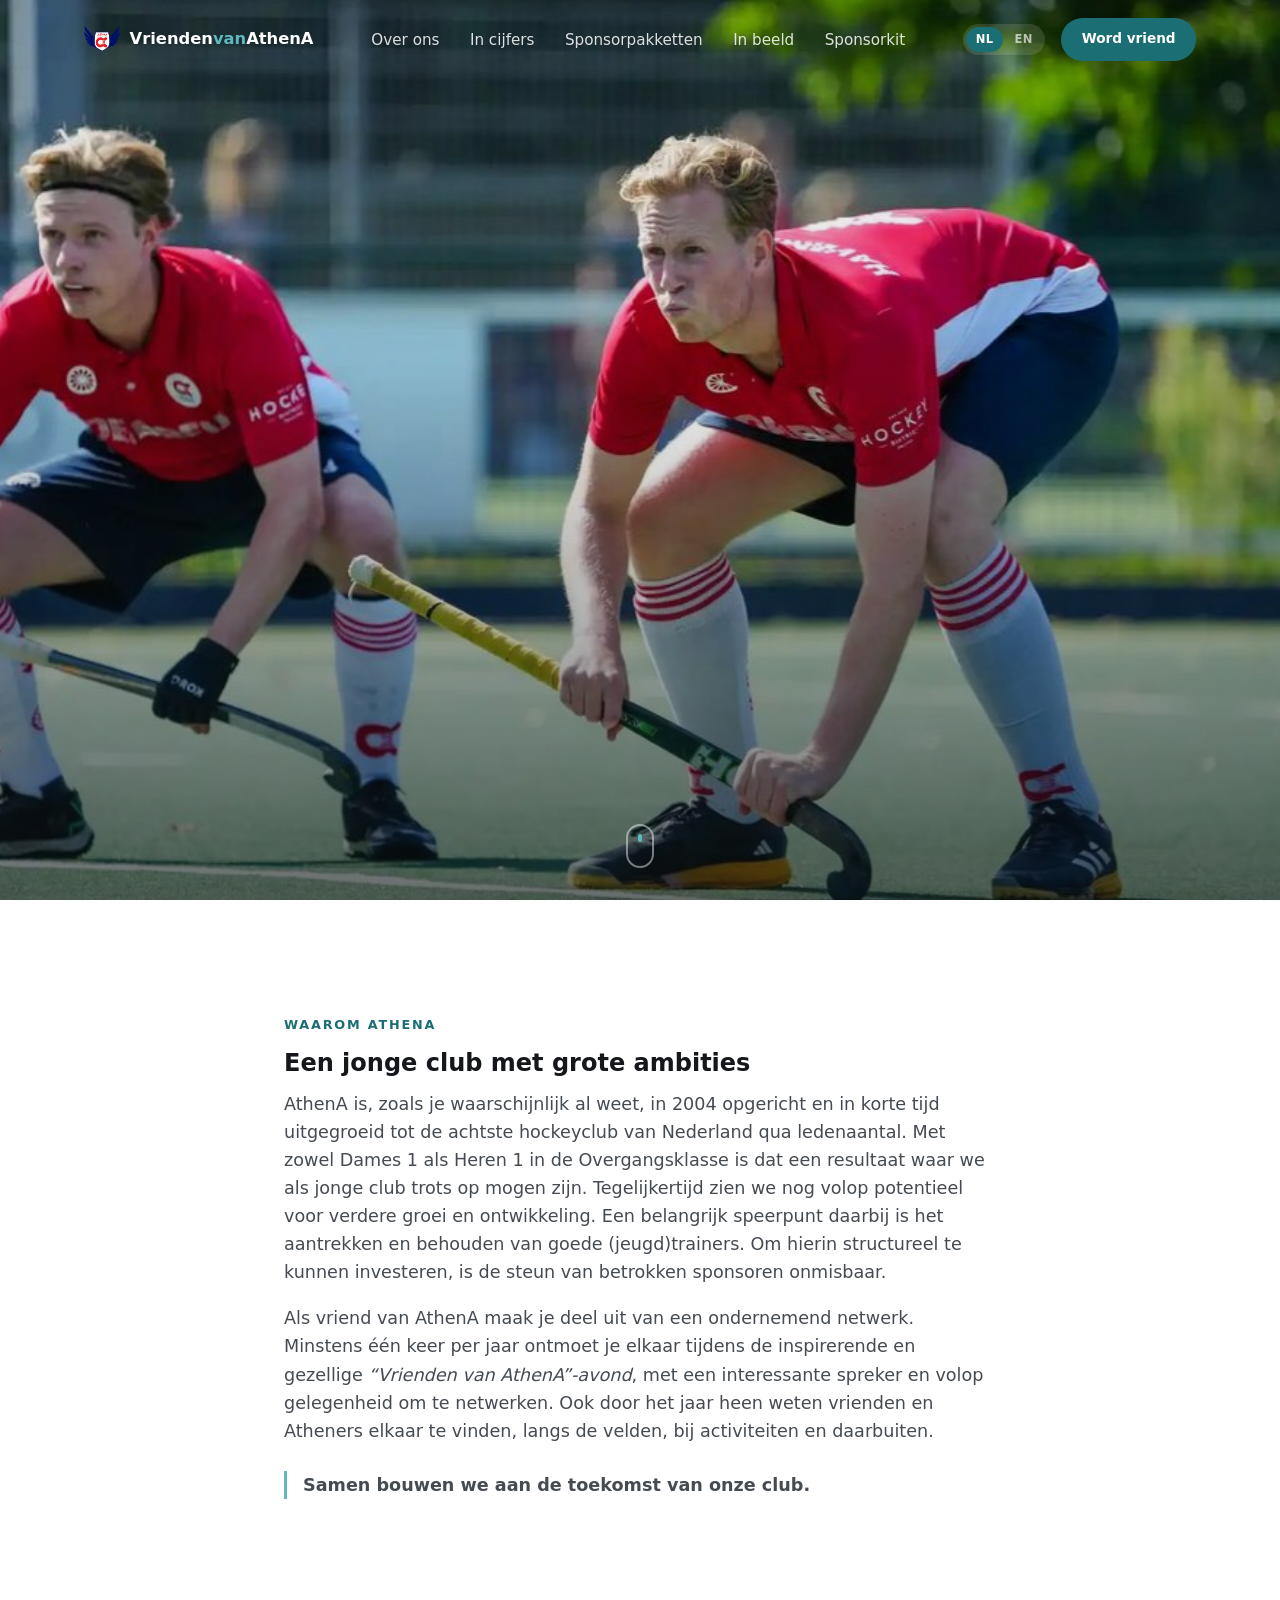
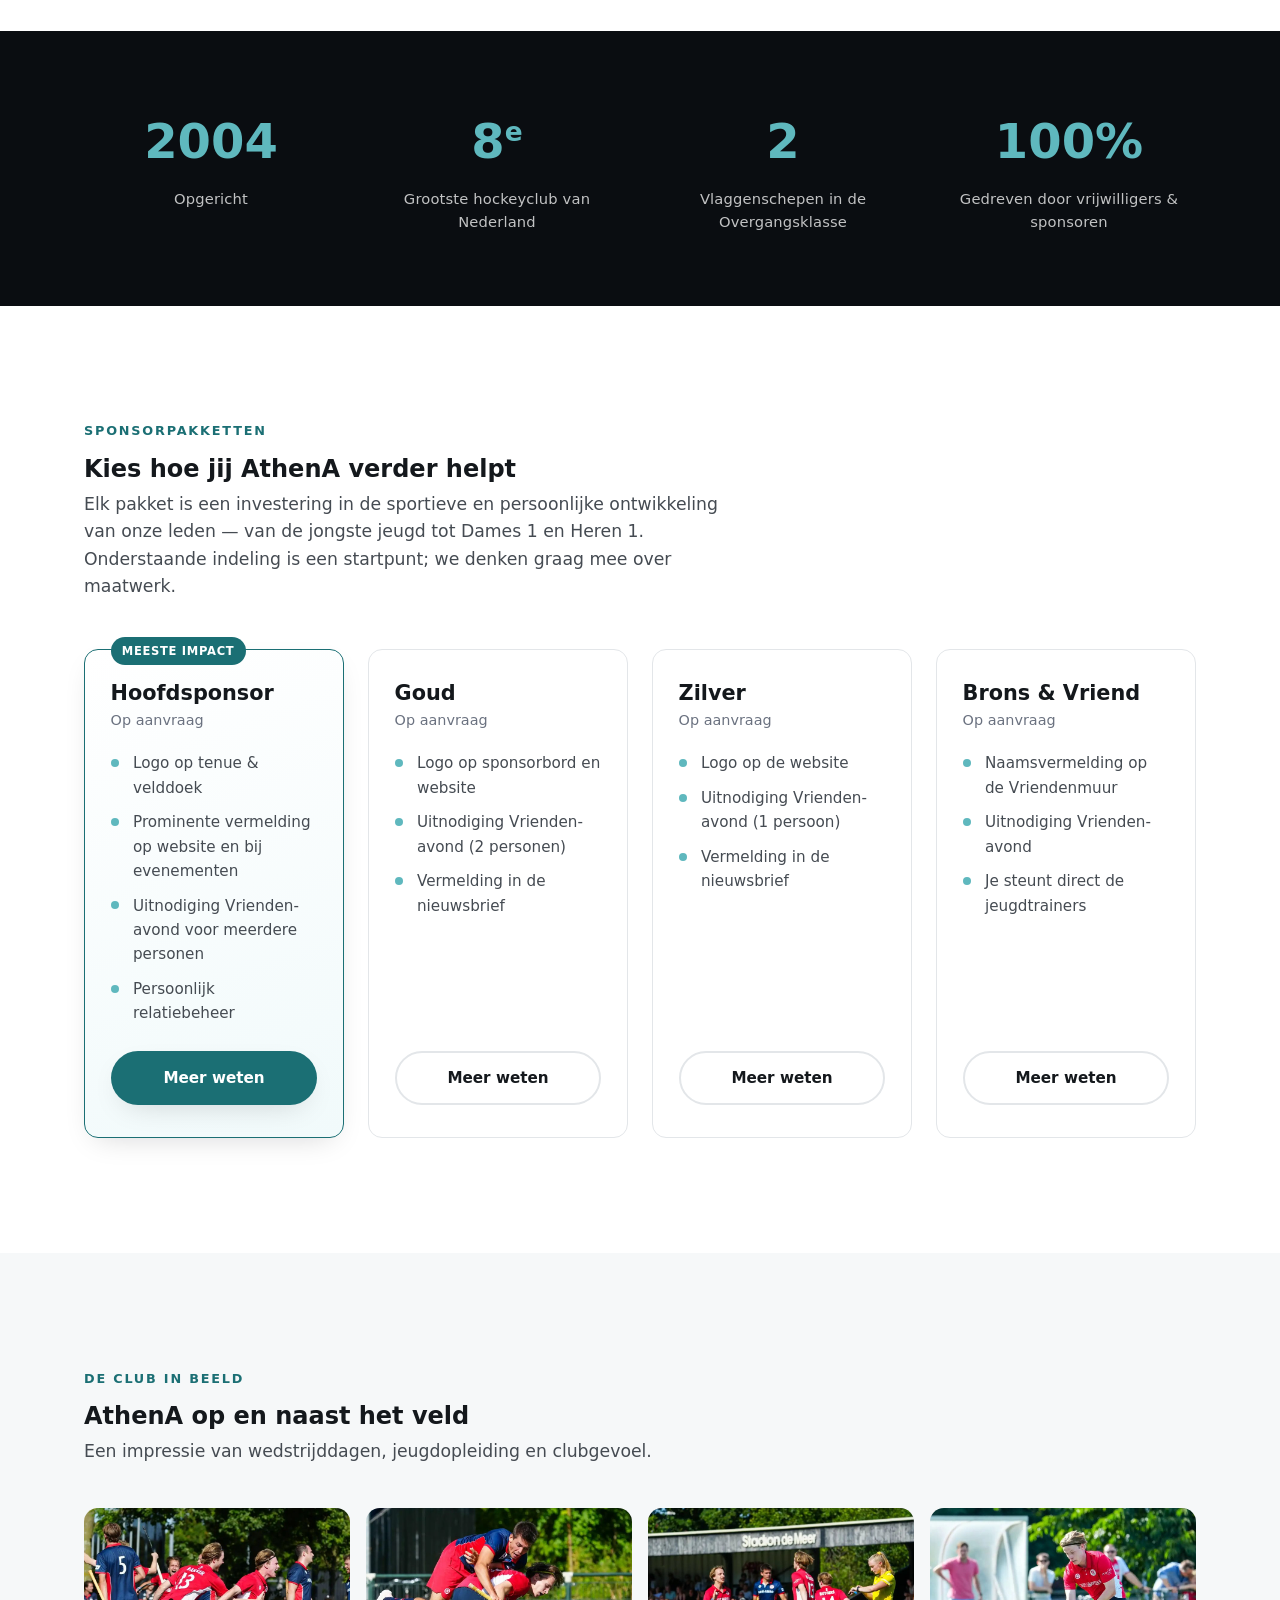
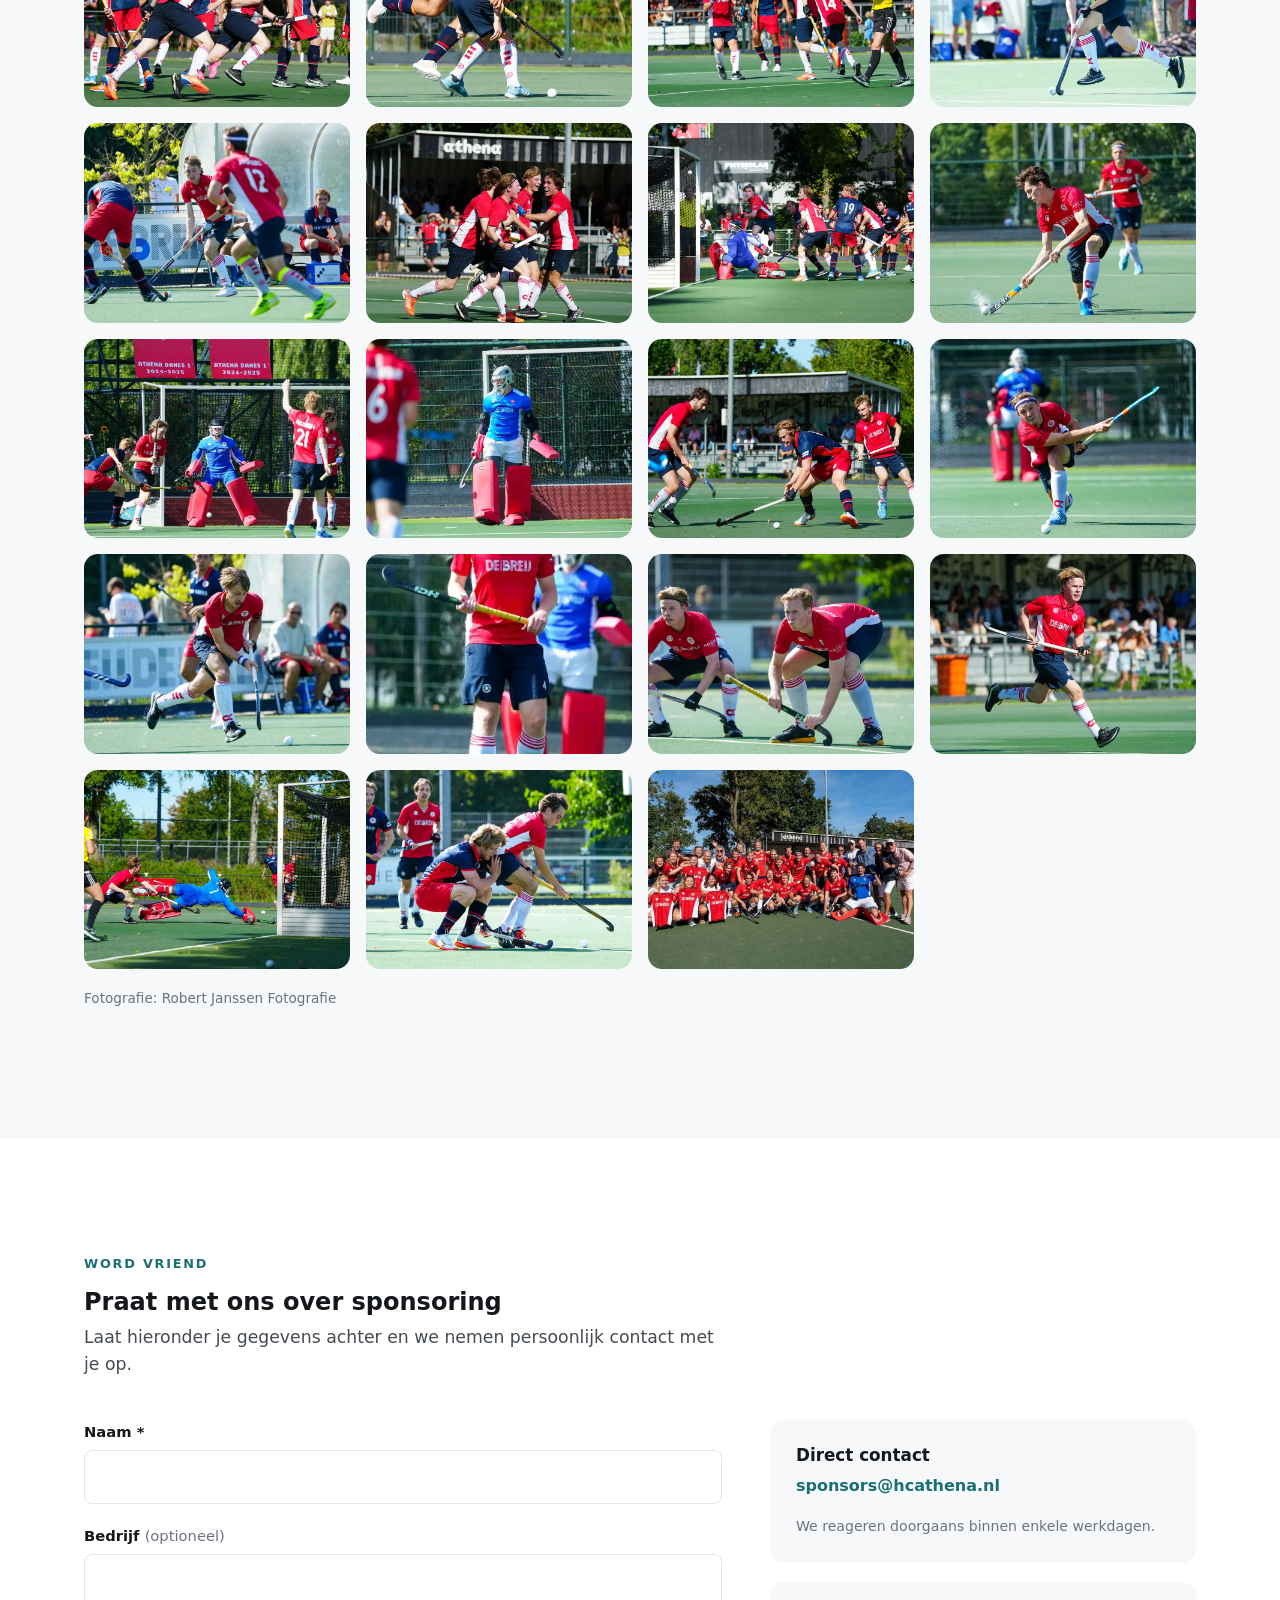
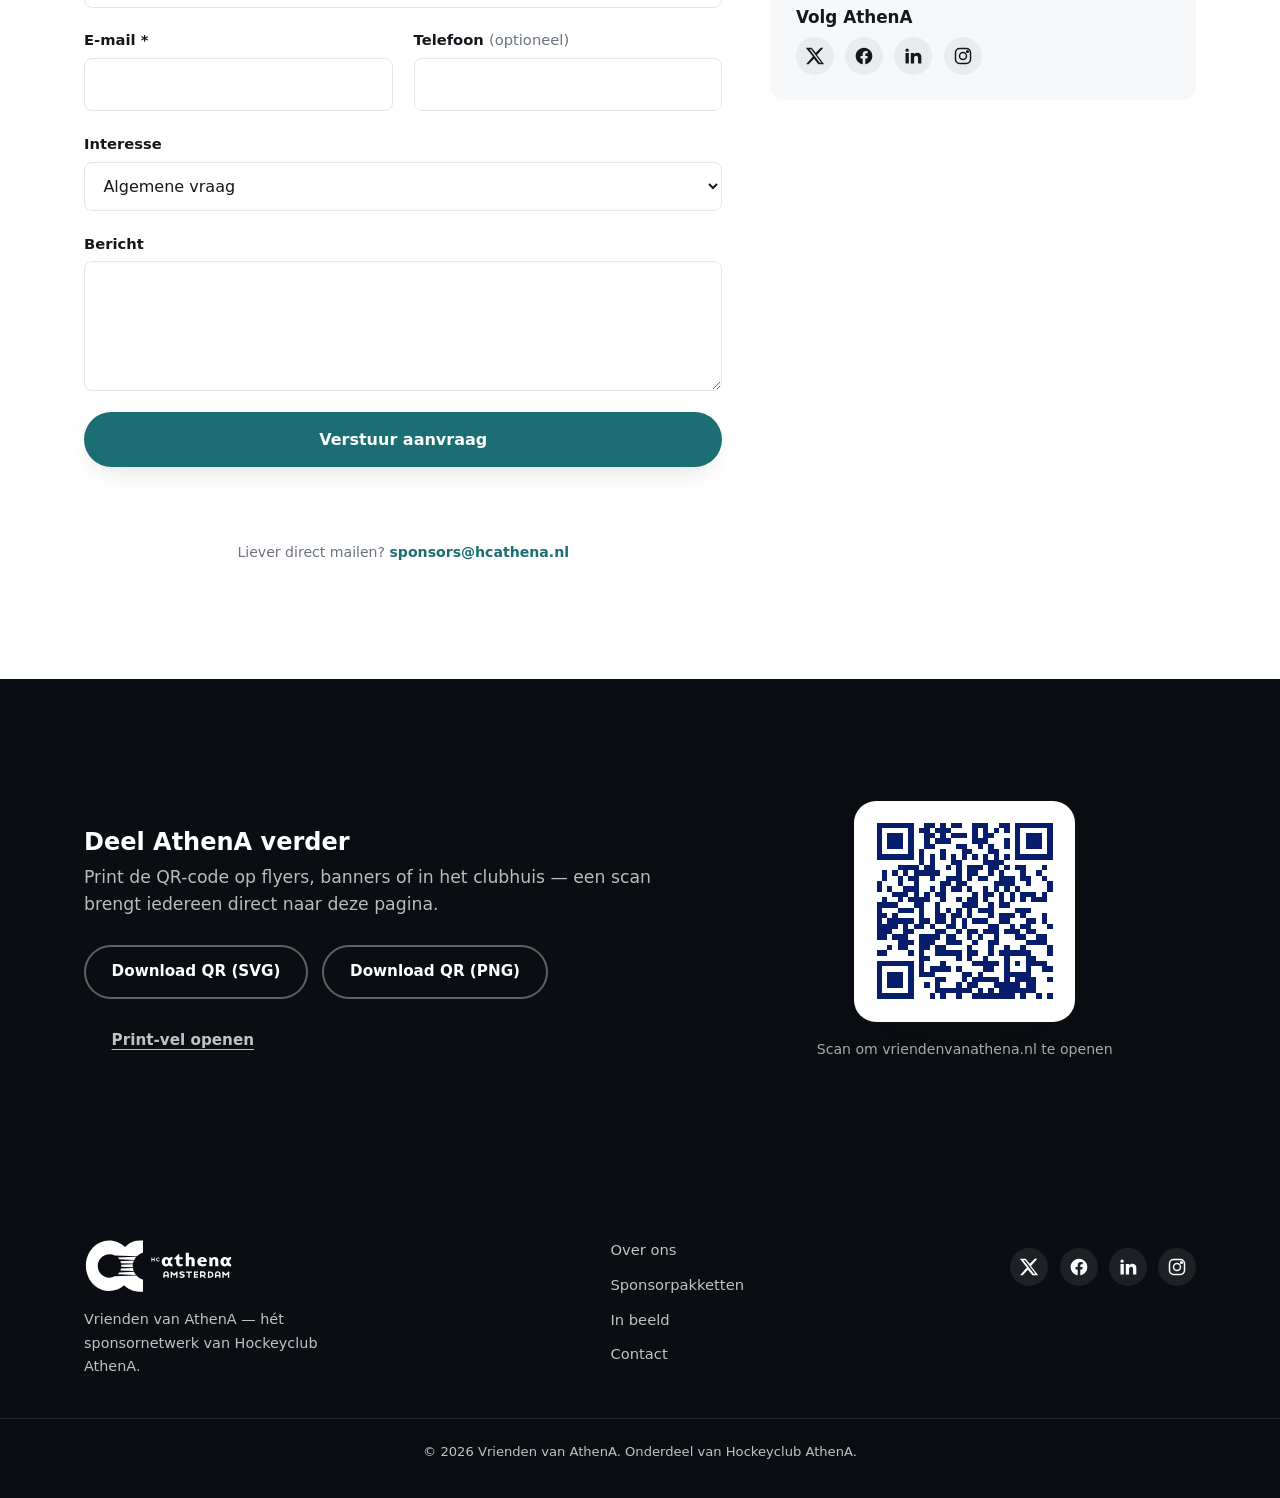
==== commit 37494887: "Replace the synthetic POV hero with a real-footage film edit The canvas-drawn stick/ball game world " ====
--- a/index.html
+++ b/index.html
@@ -20,8 +20,10 @@
 <link rel="icon" type="image/png" sizes="16x16" href="assets/favicon/favicon-16.png">
 <link rel="apple-touch-icon" href="assets/favicon/apple-touch-icon.png">
 
-<link rel="preload" href="assets/img/pov-pitch.jpg" as="image">
-<link rel="preload" href="assets/img/hockey-stick.png" as="image">
+<link rel="preload" href="assets/photos/15.jpg" as="image">
+<link rel="preload" href="assets/photos/4.jpg" as="image">
+<link rel="preload" href="assets/photos/8.jpg" as="image">
+<link rel="preload" href="assets/photos/12.jpg" as="image">
 <link rel="stylesheet" href="css/styles.css">
 </head>
 <body>
@@ -63,11 +65,17 @@
   <!-- ============ HERO ============ -->
   <section class="hero" id="home">
     <div class="hero-photos" id="heroPhotos" aria-hidden="true">
-      <img class="hero-photo is-active" src="assets/photos/15.jpg" alt="">
+      <img class="hero-photo is-active" src="assets/photos/6.jpg" alt="">
+      <img class="hero-photo" src="assets/photos/1.jpg" alt="">
       <img class="hero-photo" src="assets/photos/10.jpg" alt="">
-      <img class="hero-photo" src="assets/photos/1.jpg" alt="">
     </div>
     <div class="hero-photo-tint" aria-hidden="true"></div>
+    <div class="hero-film" id="heroFilm" aria-hidden="true">
+      <img class="hero-frame frame-ready" src="assets/photos/15.jpg" alt="">
+      <img class="hero-frame frame-carry" src="assets/photos/4.jpg" alt="">
+      <img class="hero-frame frame-strike" src="assets/photos/8.jpg" alt="">
+      <img class="hero-frame frame-release" src="assets/photos/12.jpg" alt="">
+    </div>
     <canvas class="hero-canvas" id="heroCanvas" aria-hidden="true"></canvas>
     <div class="hero-vignette" aria-hidden="true"></div>
 
--- a/css/styles.css
+++ b/css/styles.css
@@ -206,6 +206,31 @@
 @media (prefers-reduced-motion: reduce){
   .hero-photo.is-active{ animation: none; }
 }
+
+/* The film: four full-screen real match-photo frames, played like a title
+   sequence. All motion (push-ins, cuts, fades) is set inline by hero.js from
+   rAF timestamps, so nothing here animates on the CSS clock. */
+.hero-film{ position: absolute; inset: 0; overflow: hidden; opacity: 0; pointer-events: none; }
+.hero-frame{
+  position: absolute; inset: 0; width: 100%; height: 100%; object-fit: cover;
+  opacity: 0; will-change: transform, opacity;
+}
+/* per-frame crop focus + zoom origin: keep the athlete and the ball centered
+   on every viewport, and push the camera toward the action, not the frame */
+.frame-ready{   object-position: 60% 40%; transform-origin: 60% 42%; }
+.frame-carry{   object-position: 50% 76%; transform-origin: 50% 55%; }
+.frame-strike{  object-position: 42% 92%; transform-origin: 36% 82%; }
+.frame-release{ object-position: 46% 40%; transform-origin: 46% 45%; }
+.no-js .hero-film{ display: none; }
+/* portrait phones: a landscape action photo can't keep both the head and the
+   ball — favour the stick-ball contact, the part that sells the strike */
+@media (max-width: 700px){
+  .frame-strike{ object-position: 32% 92%; transform-origin: 28% 85%; }
+}
+@media (prefers-reduced-motion: reduce){
+  .hero-film{ display: none; }
+}
+
 .hero-canvas{ position: absolute; inset: 0; width: 100%; height: 100%; }
 .hero-vignette{
   position: absolute; inset: 0;
@@ -219,7 +244,11 @@
   letter-spacing: .14em; text-transform: uppercase; color: var(--teal-deep);
   margin-bottom: .9rem;
 }
-.eyebrow-light{ color: var(--teal); text-shadow: 0 1px 12px rgba(0,0,0,.55); }
+.eyebrow-light{
+  color: var(--teal); text-shadow: 0 1px 12px rgba(0,0,0,.55);
+  /* hidden while the film plays; rises with the rest of the reveal */
+  opacity: 0; transform: translateY(18px);
+}
 
 .hero-crest{
   width: min(420px, 70vw); margin-bottom: 1.6rem;
@@ -257,12 +286,13 @@
 }
 .hero-ctas{ display: flex; gap: 1rem; flex-wrap: wrap; justify-content: center; opacity: 0; transform: translateY(18px); }
 
+.hero-anim .eyebrow-light{ animation: heroRise .7s var(--ease) forwards; animation-delay: .04s; }
 .hero-anim .hero-title{ animation: heroRise .7s var(--ease) forwards; animation-delay: .1s; }
 .hero-anim .hero-sub{ animation: heroRise .7s var(--ease) forwards; animation-delay: .22s; }
 .hero-anim .hero-ctas{ animation: heroRise .7s var(--ease) forwards; animation-delay: .34s; }
-.no-js .hero-title, .no-js .hero-sub, .no-js .hero-ctas{ opacity: 1; transform: none; }
+.no-js .eyebrow-light, .no-js .hero-title, .no-js .hero-sub, .no-js .hero-ctas{ opacity: 1; transform: none; }
 @media (prefers-reduced-motion: reduce){
-  .hero-title, .hero-sub, .hero-ctas{ opacity: 1 !important; transform: none !important; animation: none !important; }
+  .eyebrow-light, .hero-title, .hero-sub, .hero-ctas{ opacity: 1 !important; transform: none !important; animation: none !important; }
 }
 @keyframes heroRise{ to{ opacity: 1; transform: translateY(0); } }
 
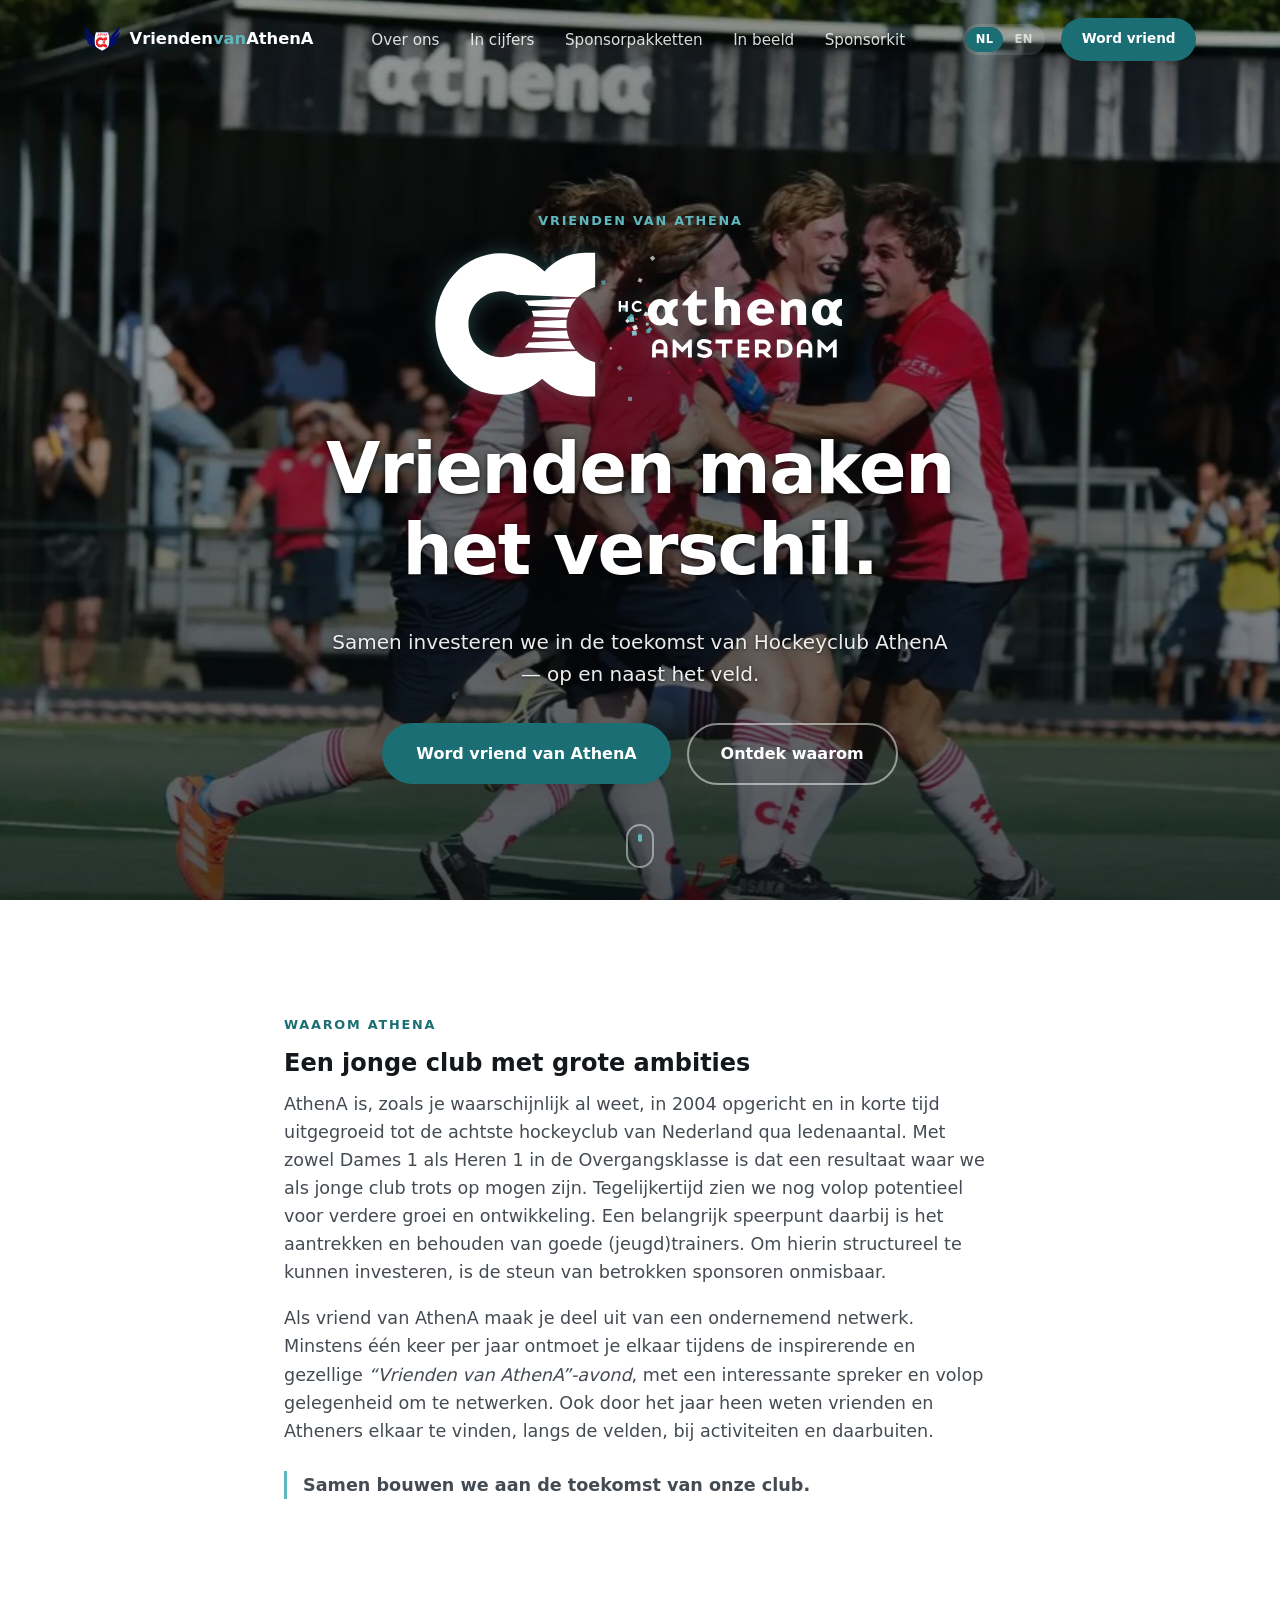
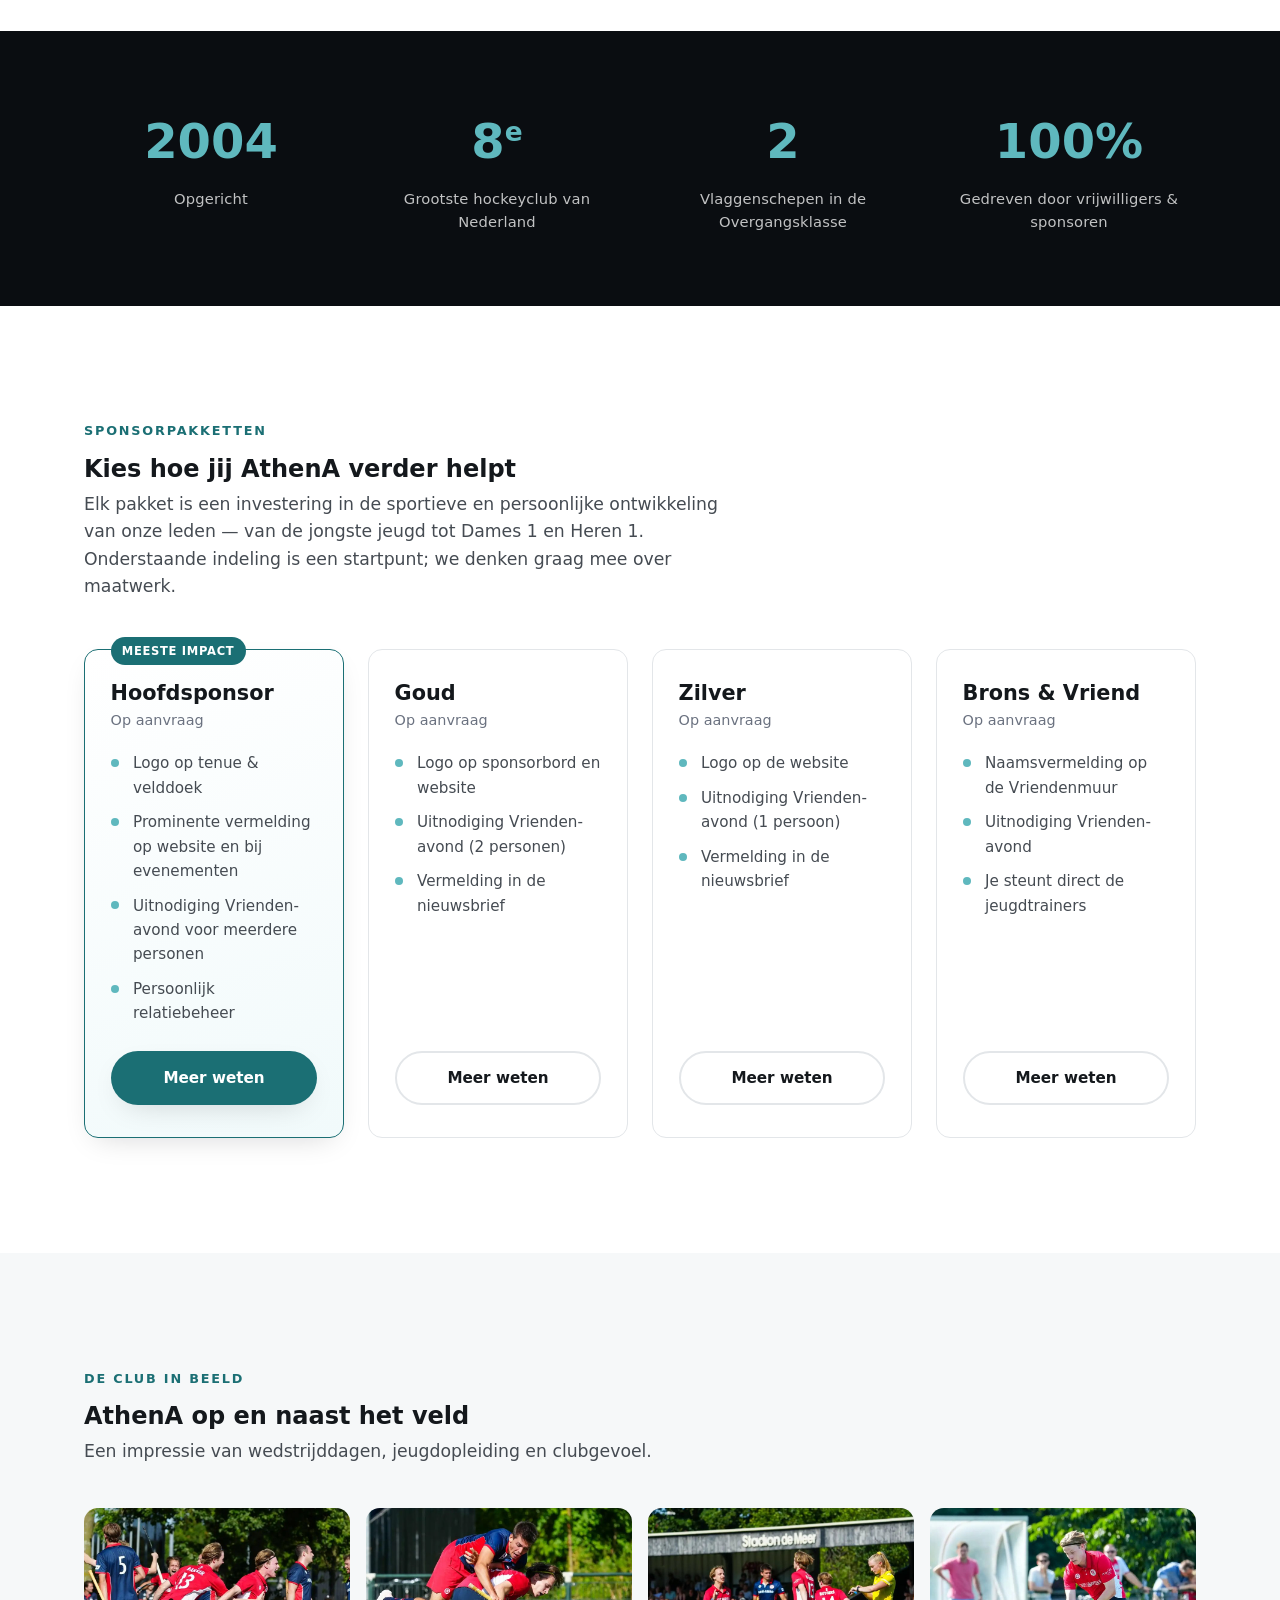
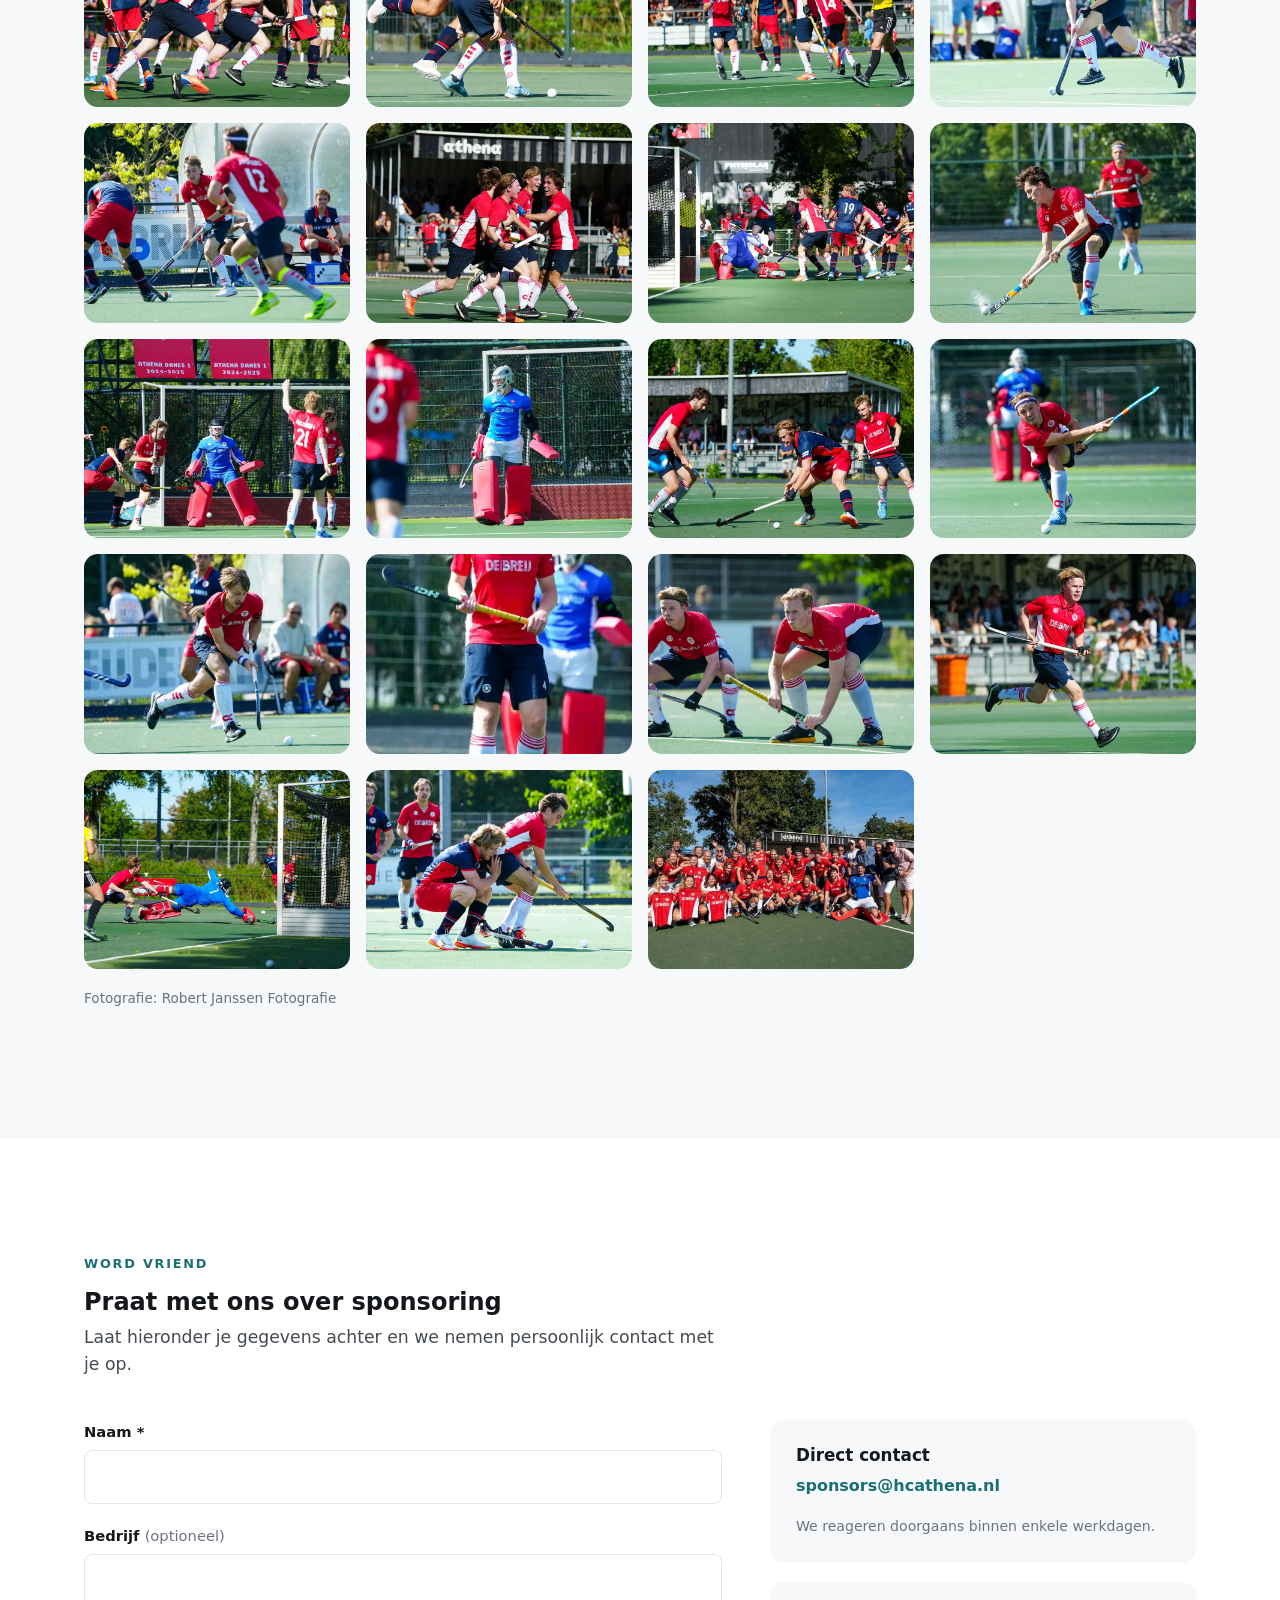
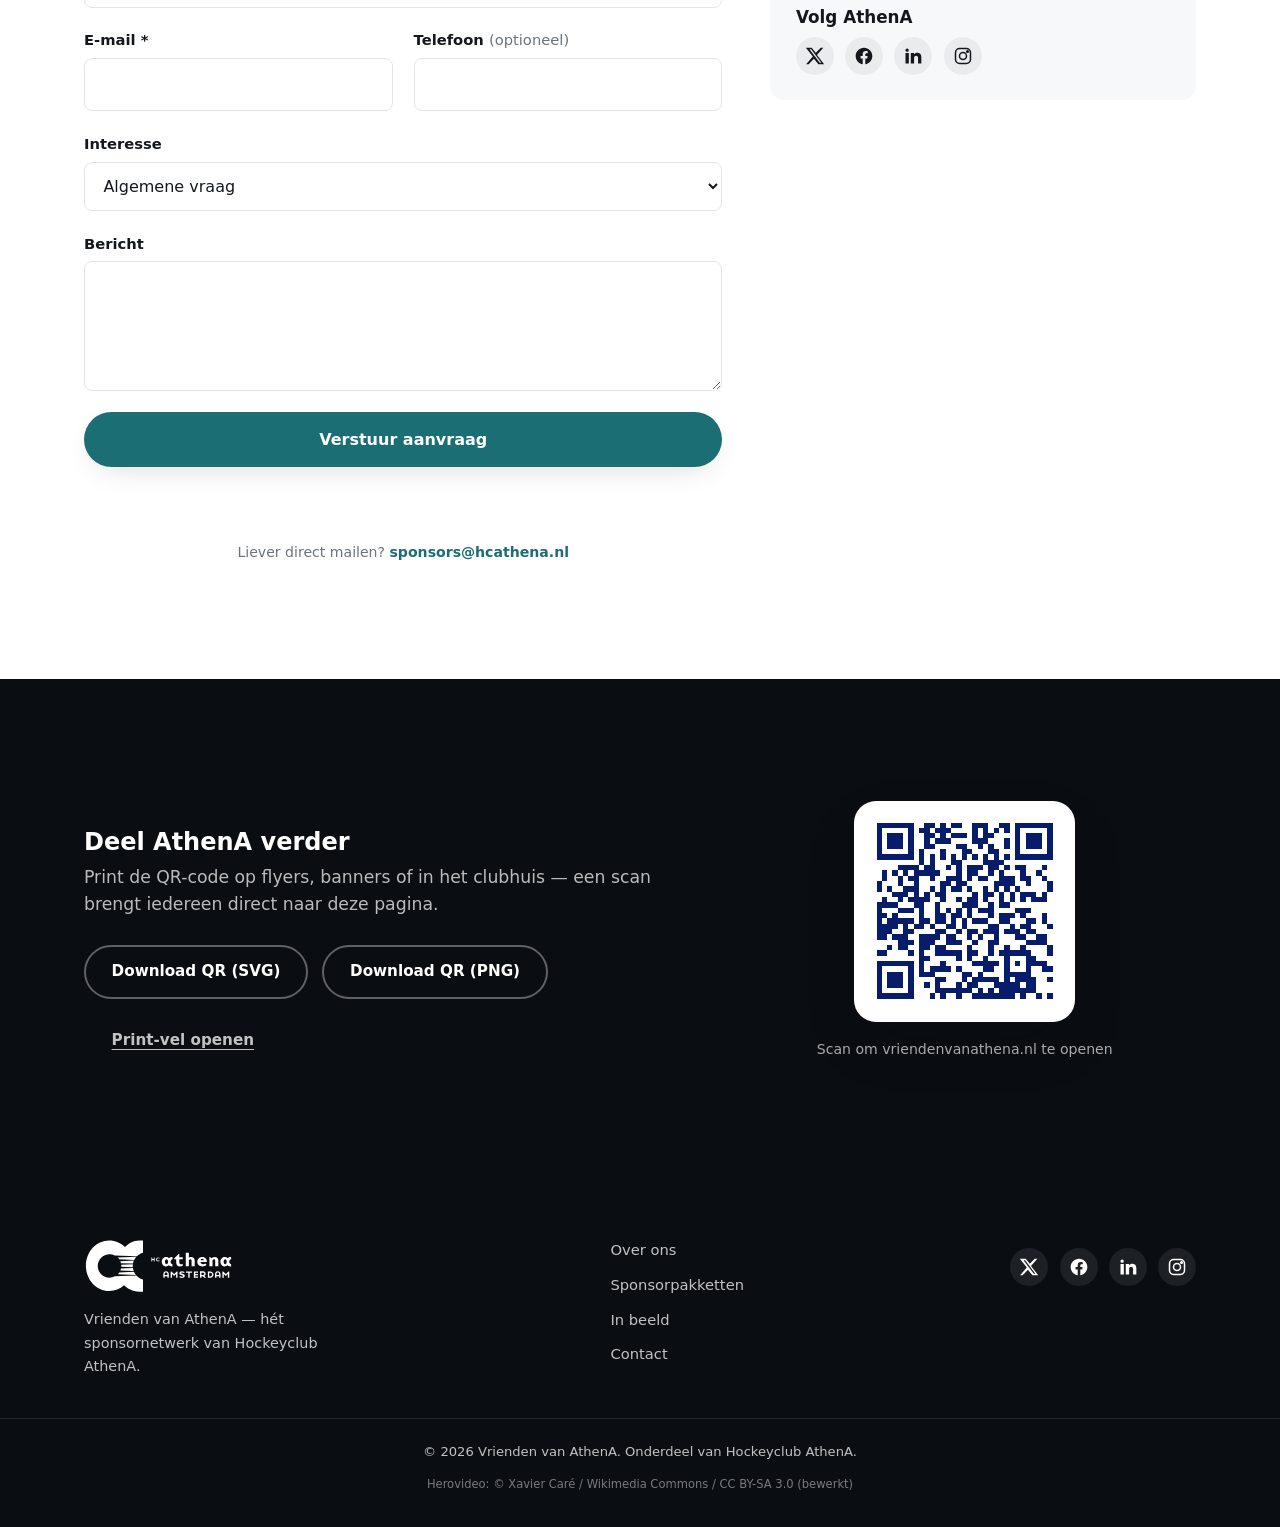
==== commit 5cc80e37: "Hero: one continuous take of real match footage Replaces the four-photo film edit, which was still a" ====
--- a/index.html
+++ b/index.html
@@ -20,10 +20,7 @@
 <link rel="icon" type="image/png" sizes="16x16" href="assets/favicon/favicon-16.png">
 <link rel="apple-touch-icon" href="assets/favicon/apple-touch-icon.png">
 
-<link rel="preload" href="assets/photos/15.jpg" as="image">
-<link rel="preload" href="assets/photos/4.jpg" as="image">
-<link rel="preload" href="assets/photos/8.jpg" as="image">
-<link rel="preload" href="assets/photos/12.jpg" as="image">
+<link rel="preload" href="assets/video/hero-strike-poster.jpg" as="image">
 <link rel="stylesheet" href="css/styles.css">
 </head>
 <body>
@@ -70,12 +67,12 @@
       <img class="hero-photo" src="assets/photos/10.jpg" alt="">
     </div>
     <div class="hero-photo-tint" aria-hidden="true"></div>
-    <div class="hero-film" id="heroFilm" aria-hidden="true">
-      <img class="hero-frame frame-ready" src="assets/photos/15.jpg" alt="">
-      <img class="hero-frame frame-carry" src="assets/photos/4.jpg" alt="">
-      <img class="hero-frame frame-strike" src="assets/photos/8.jpg" alt="">
-      <img class="hero-frame frame-release" src="assets/photos/12.jpg" alt="">
-    </div>
+    <!-- Continuous real match footage: one player sets up over the ball and
+         sweeps a pass — © Xavier Caré / Wikimedia Commons / CC BY-SA 3.0 (edited) -->
+    <video class="hero-film" id="heroFilm" muted playsinline preload="auto"
+           poster="assets/video/hero-strike-poster.jpg" aria-hidden="true" tabindex="-1">
+      <source src="assets/video/hero-strike.mp4" type="video/mp4">
+    </video>
     <canvas class="hero-canvas" id="heroCanvas" aria-hidden="true"></canvas>
     <div class="hero-vignette" aria-hidden="true"></div>
 
@@ -398,6 +395,7 @@
   </div>
   <div class="footer-bottom">
     <p><span data-i18n-html="footer.copyrightPre">&copy; </span><span id="year">2026</span><span data-i18n="footer.copyrightPost"> Vrienden van AthenA. Onderdeel van Hockeyclub AthenA.</span></p>
+    <p class="media-credit" data-i18n="footer.videoCredit">Herovideo: © Xavier Caré / Wikimedia Commons / CC BY-SA 3.0 (bewerkt)</p>
   </div>
 </footer>
 
--- a/css/styles.css
+++ b/css/styles.css
@@ -207,26 +207,17 @@
   .hero-photo.is-active{ animation: none; }
 }
 
-/* The film: four full-screen real match-photo frames, played like a title
-   sequence. All motion (push-ins, cuts, fades) is set inline by hero.js from
-   rAF timestamps, so nothing here animates on the CSS clock. */
-.hero-film{ position: absolute; inset: 0; overflow: hidden; opacity: 0; pointer-events: none; }
-.hero-frame{
-  position: absolute; inset: 0; width: 100%; height: 100%; object-fit: cover;
-  opacity: 0; will-change: transform, opacity;
-}
-/* per-frame crop focus + zoom origin: keep the athlete and the ball centered
-   on every viewport, and push the camera toward the action, not the frame */
-.frame-ready{   object-position: 60% 40%; transform-origin: 60% 42%; }
-.frame-carry{   object-position: 50% 76%; transform-origin: 50% 55%; }
-.frame-strike{  object-position: 42% 92%; transform-origin: 36% 82%; }
-.frame-release{ object-position: 46% 40%; transform-origin: 46% 45%; }
+/* The film: one continuous take of real match footage (a player sets up over
+   the ball and sweeps a pass). hero.js starts/replays it and fades it out
+   into the settled hero; opacity is set inline from rAF timestamps. The crop
+   focus keeps the player in frame on narrow viewports (he works the ball
+   right-of-centre, releasing toward the left). */
+.hero-film{
+  position: absolute; inset: 0; width: 100%; height: 100%;
+  object-fit: cover; object-position: 60% 45%;
+  opacity: 0; pointer-events: none;
+}
 .no-js .hero-film{ display: none; }
-/* portrait phones: a landscape action photo can't keep both the head and the
-   ball — favour the stick-ball contact, the part that sells the strike */
-@media (max-width: 700px){
-  .frame-strike{ object-position: 32% 92%; transform-origin: 28% 85%; }
-}
 @media (prefers-reduced-motion: reduce){
   .hero-film{ display: none; }
 }
@@ -461,6 +452,7 @@
 .footer-bottom{
   border-top: 1px solid rgba(255,255,255,.1); padding: 1.4rem 0; text-align: center; font-size: .82rem;
 }
+.footer-bottom .media-credit{ margin-top: .35rem; font-size: .72rem; color: rgba(255,255,255,.45); }
 
 /* =========================================================
    Utility
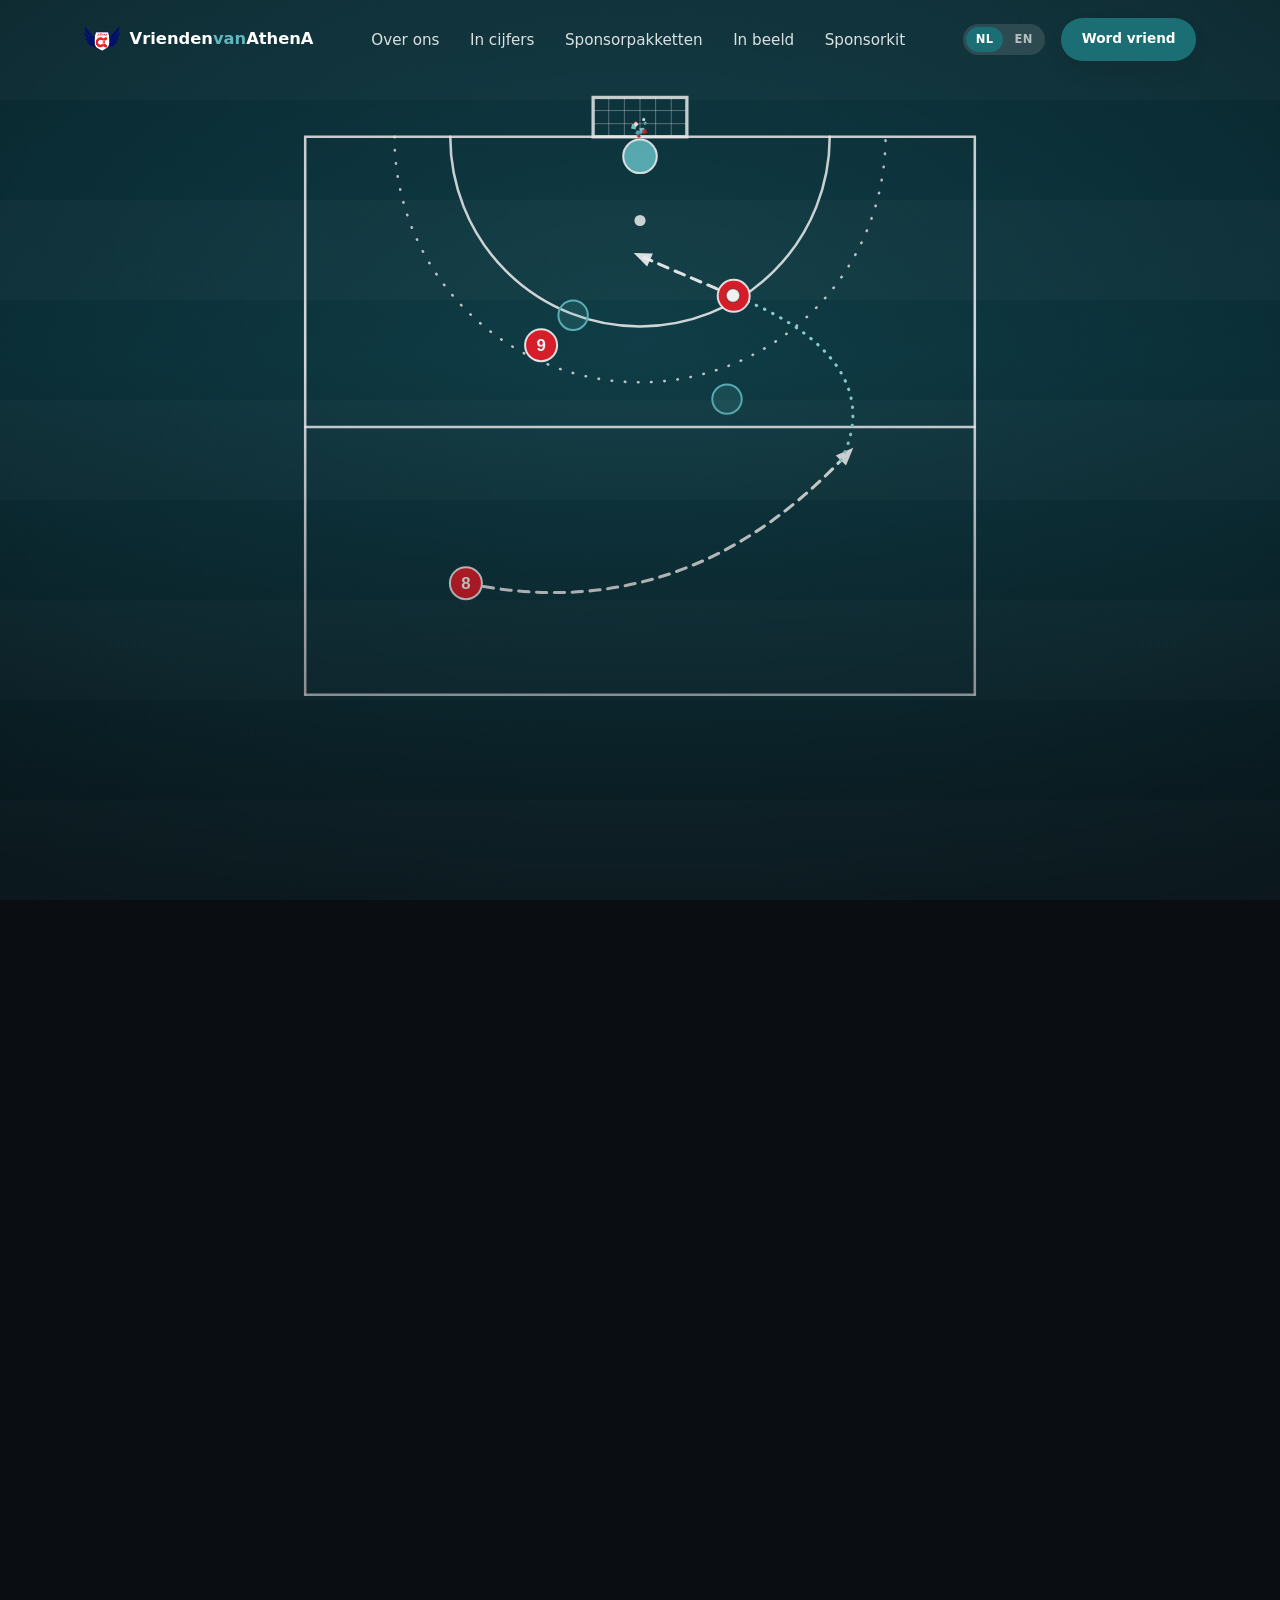
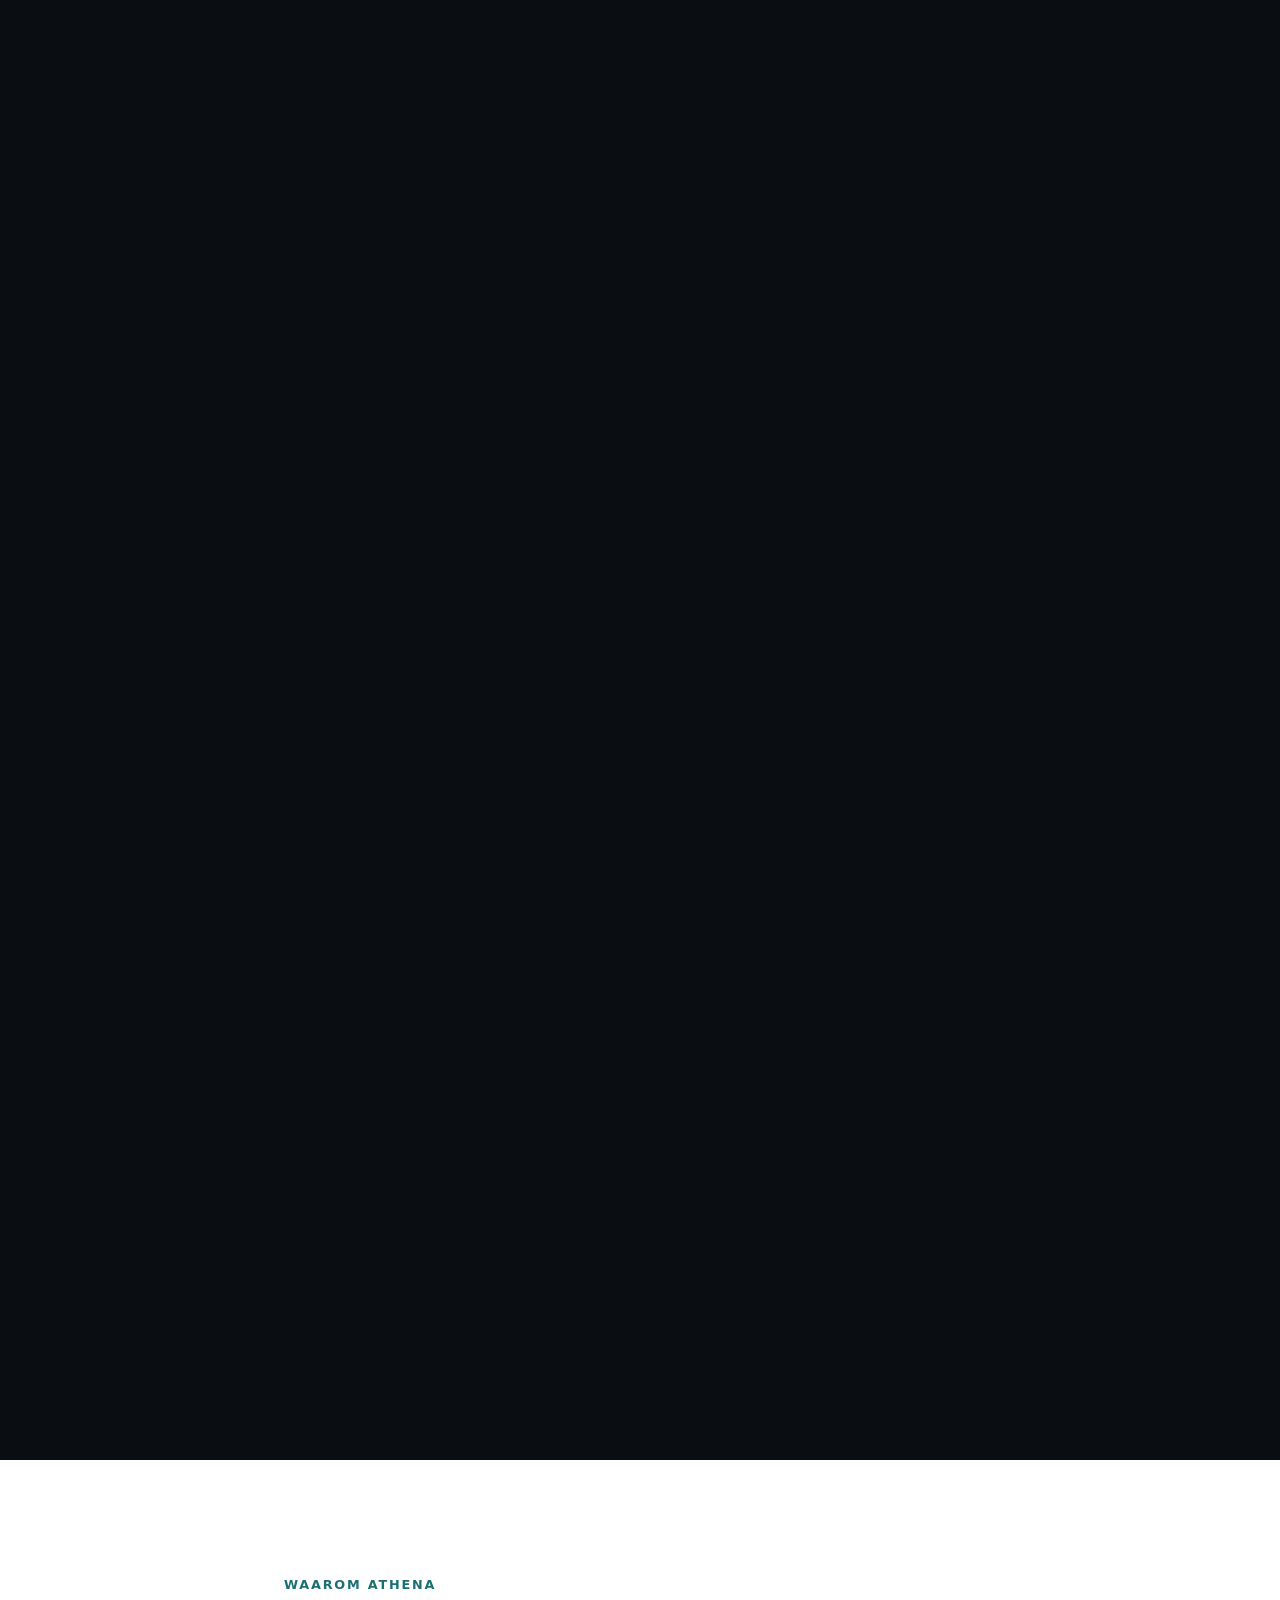
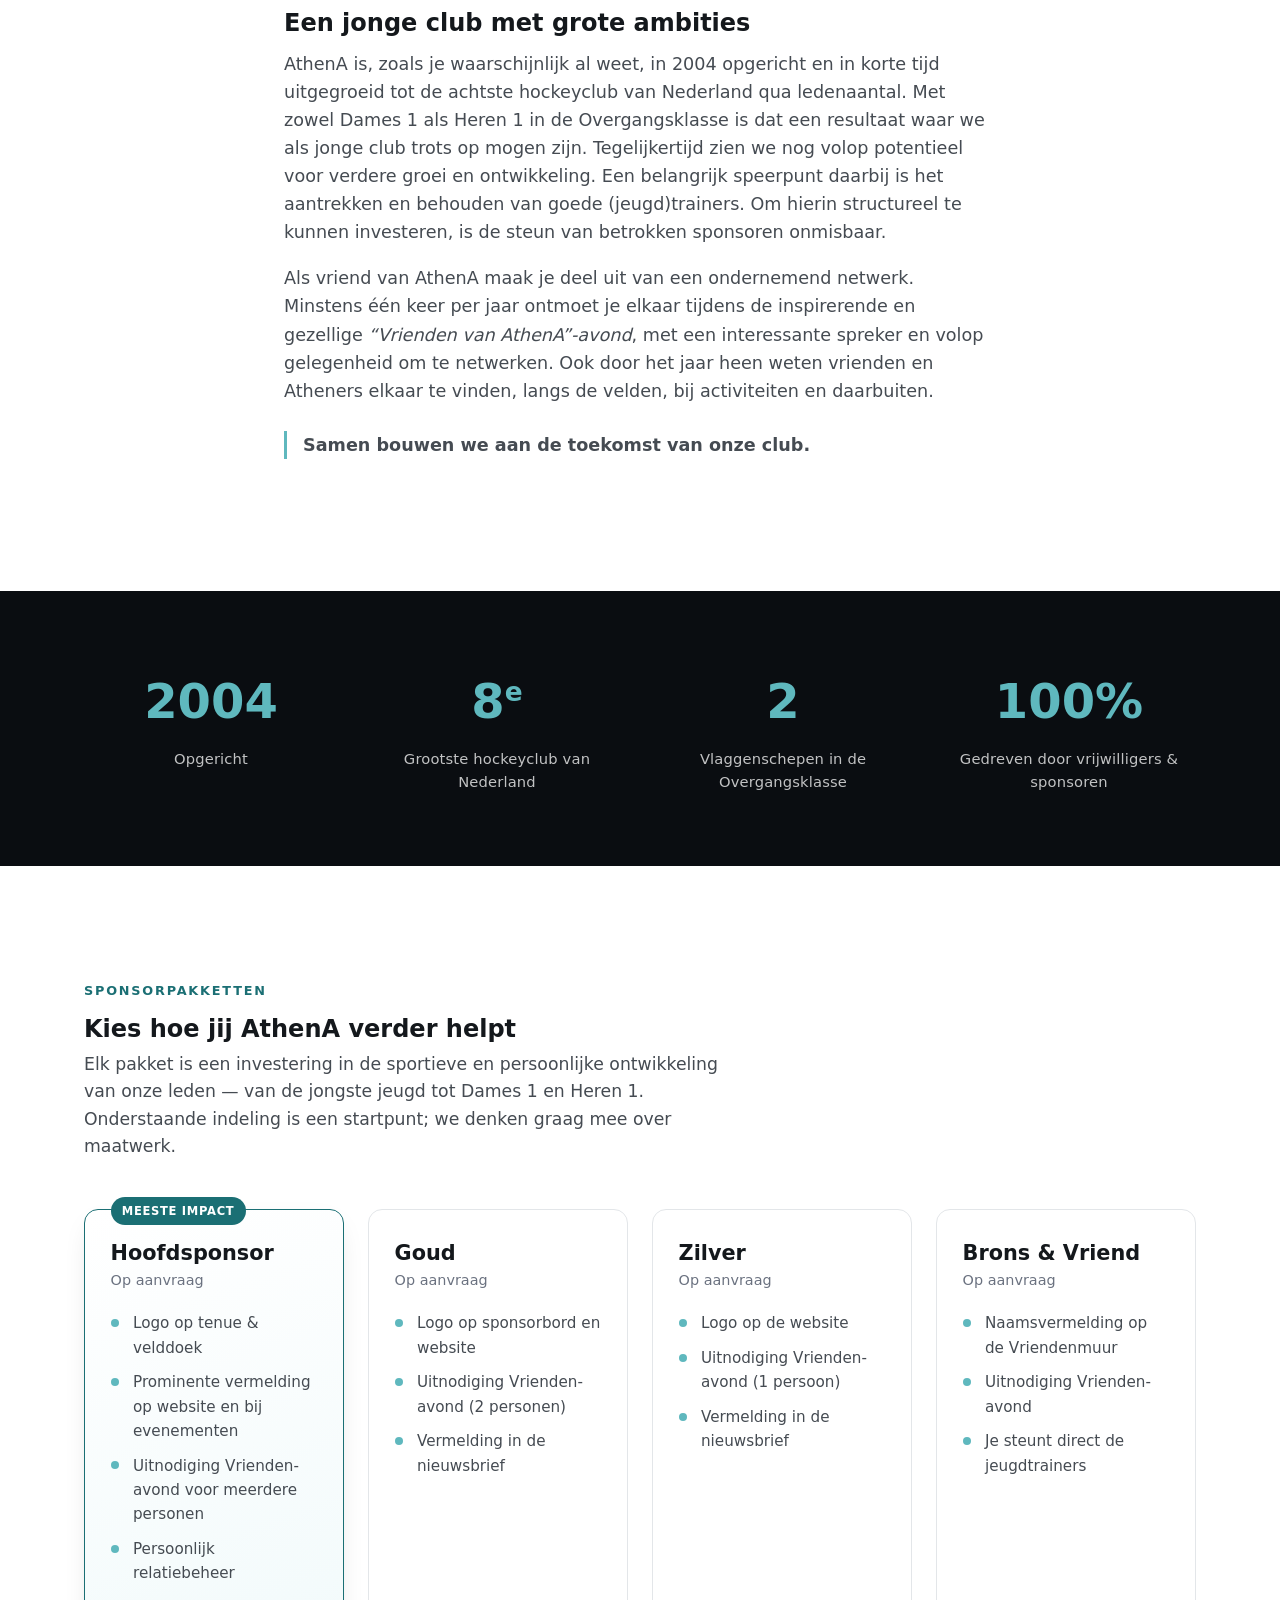
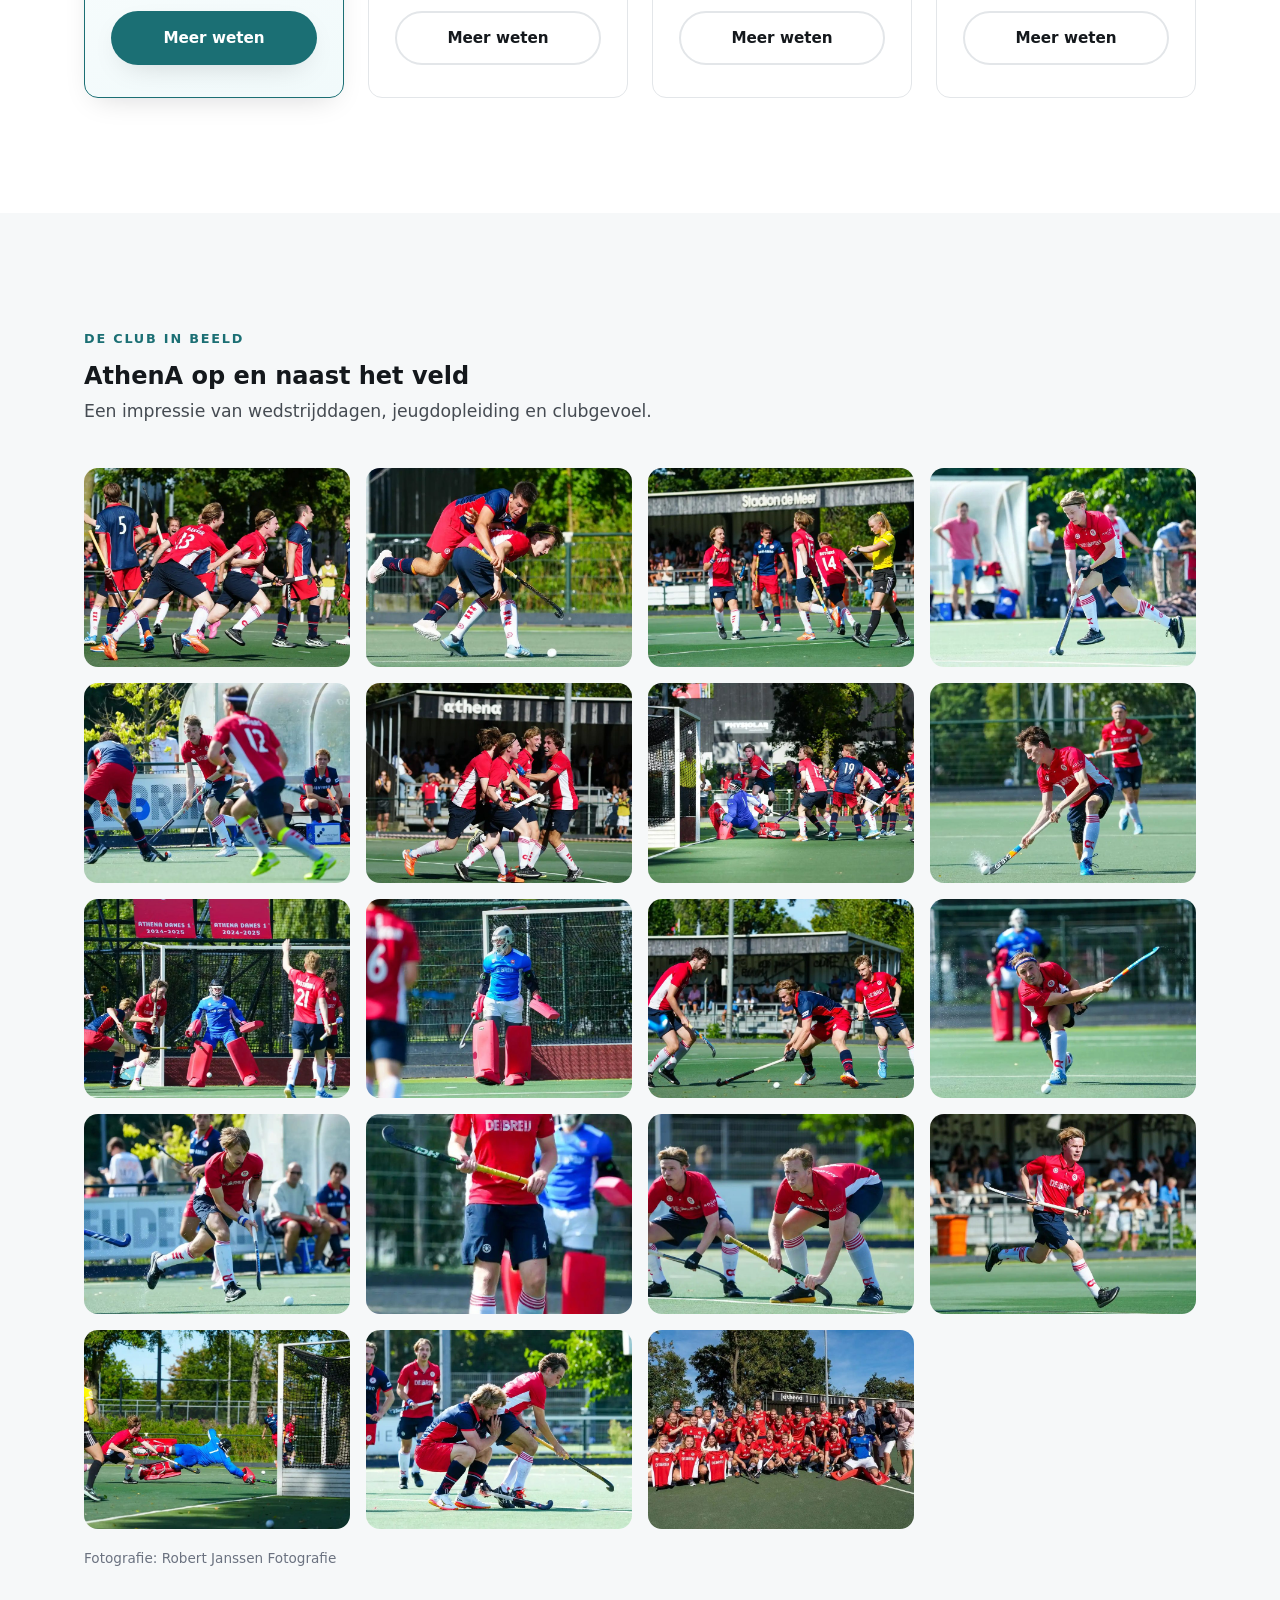
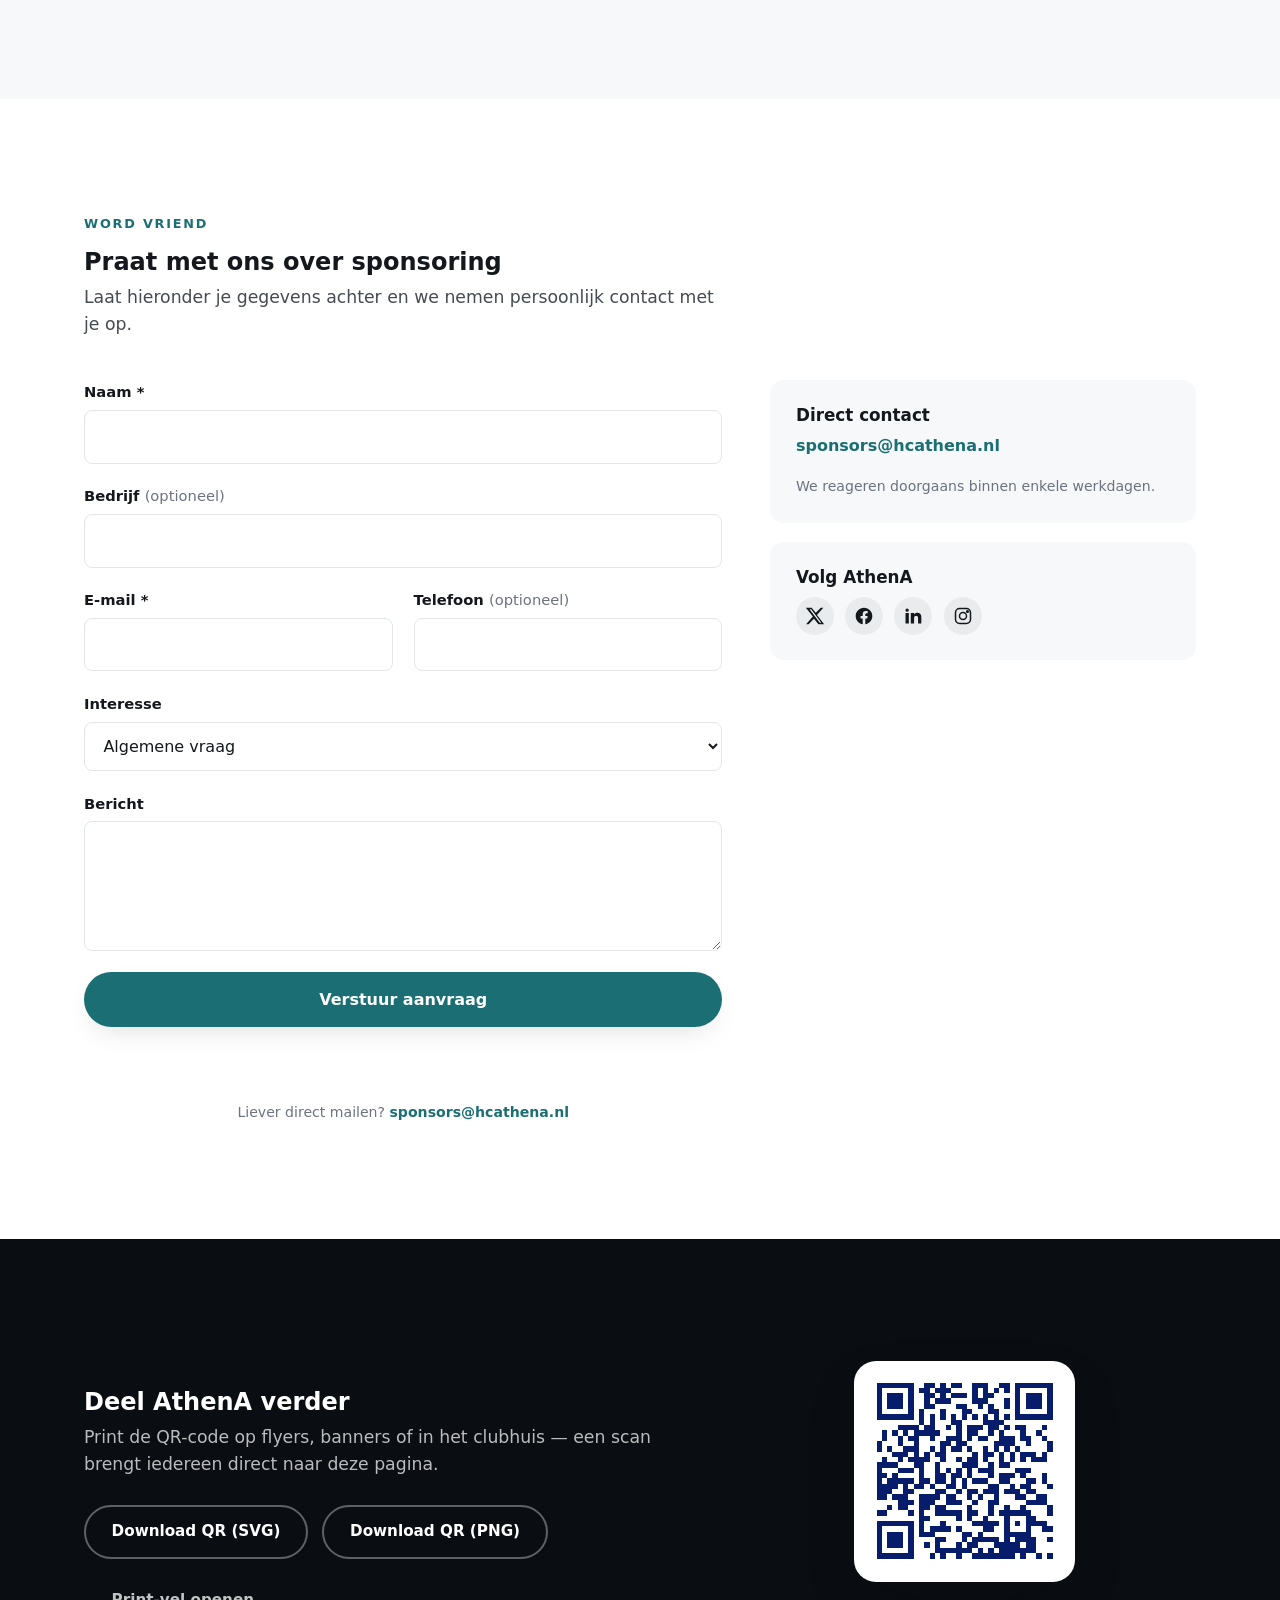
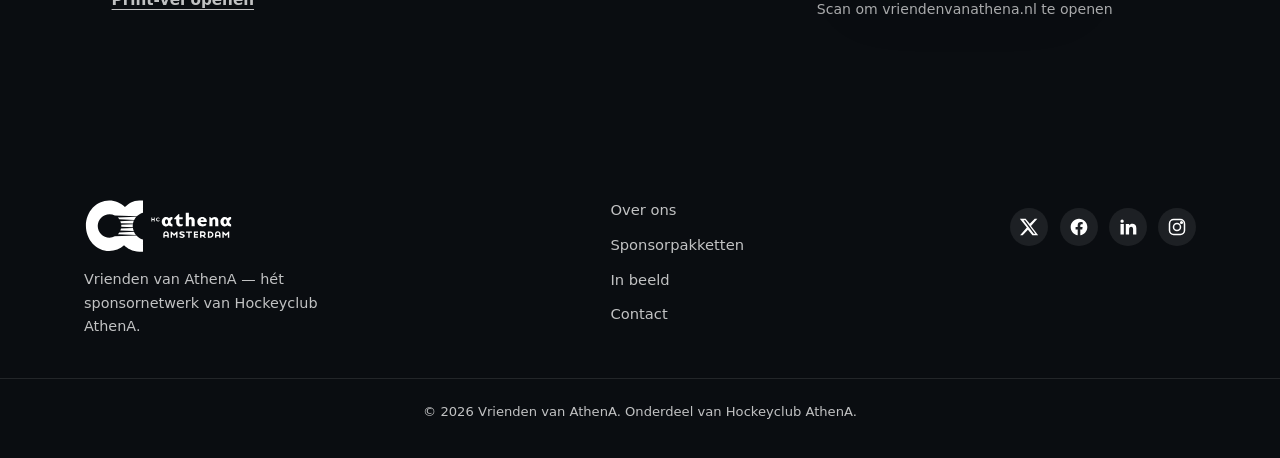
==== commit 9fa27f2a: "Hero: scroll-driven living tactics board The opening is now a stylized, scroll-scrubbed animation in" ====
--- a/index.html
+++ b/index.html
@@ -20,7 +20,6 @@
 <link rel="icon" type="image/png" sizes="16x16" href="assets/favicon/favicon-16.png">
 <link rel="apple-touch-icon" href="assets/favicon/apple-touch-icon.png">
 
-<link rel="preload" href="assets/video/hero-strike-poster.jpg" as="image">
 <link rel="stylesheet" href="css/styles.css">
 </head>
 <body>
@@ -60,21 +59,22 @@
 <main id="main">
 
   <!-- ============ HERO ============ -->
-  <section class="hero" id="home">
+  <!-- Scroll-driven hero: hero.js pins the stage inside this tall runway and
+       scrubs the sequence from scroll progress — a coach's tactics board
+       draws an attack, the ball breaks out and bounces across the screen,
+       then the crest ending settles over the match photos. -->
+  <div class="hero-scroll" id="home">
+  <section class="hero">
     <div class="hero-photos" id="heroPhotos" aria-hidden="true">
       <img class="hero-photo is-active" src="assets/photos/6.jpg" alt="">
       <img class="hero-photo" src="assets/photos/1.jpg" alt="">
       <img class="hero-photo" src="assets/photos/10.jpg" alt="">
     </div>
     <div class="hero-photo-tint" aria-hidden="true"></div>
-    <!-- Continuous real match footage: one player sets up over the ball and
-         sweeps a pass — © Xavier Caré / Wikimedia Commons / CC BY-SA 3.0 (edited) -->
-    <video class="hero-film" id="heroFilm" muted playsinline preload="auto"
-           poster="assets/video/hero-strike-poster.jpg" aria-hidden="true" tabindex="-1">
-      <source src="assets/video/hero-strike.mp4" type="video/mp4">
-    </video>
+    <div class="hero-board" id="heroBoard" aria-hidden="true"></div>
     <canvas class="hero-canvas" id="heroCanvas" aria-hidden="true"></canvas>
     <div class="hero-vignette" aria-hidden="true"></div>
+    <div class="hero-ball" id="heroBall" aria-hidden="true"></div>
 
     <div class="container hero-inner">
       <p class="eyebrow eyebrow-light">Vrienden van AthenA</p>
@@ -151,10 +151,16 @@
       </div>
     </div>
 
+    <p class="hero-scroll-hint" id="heroScrollHint" aria-hidden="true">
+      <span data-i18n="hero.scrollHint">Scroll om te spelen</span>
+      <span class="hint-chev"></span>
+    </p>
+
     <a class="scroll-cue" href="#over" aria-label="Scroll naar de volgende sectie" data-i18n-attr="aria-label:a11y.scrollCue">
       <span></span>
     </a>
   </section>
+  </div>
 
   <!-- ============ OVER ONS ============ -->
   <section class="section" id="over">
@@ -395,7 +401,6 @@
   </div>
   <div class="footer-bottom">
     <p><span data-i18n-html="footer.copyrightPre">&copy; </span><span id="year">2026</span><span data-i18n="footer.copyrightPost"> Vrienden van AthenA. Onderdeel van Hockeyclub AthenA.</span></p>
-    <p class="media-credit" data-i18n="footer.videoCredit">Herovideo: © Xavier Caré / Wikimedia Commons / CC BY-SA 3.0 (bewerkt)</p>
   </div>
 </footer>
 
--- a/css/styles.css
+++ b/css/styles.css
@@ -179,10 +179,16 @@
 /* =========================================================
    Hero
    ========================================================= */
+/* Scroll runway: the hero stage stays pinned (sticky) while ~2.4 extra
+   screens of scroll scrub the tactics-board sequence in hero.js. Collapses
+   to a single static screen without JS or with reduced motion. */
+.hero-scroll{ height: 340vh; background: var(--hero-bg); }
+.no-js .hero-scroll{ height: auto; }
+
 .hero{
-  position: relative;
-  min-height: 100svh;
-  min-height: 100vh;
+  position: sticky; top: 0;
+  height: 100vh;
+  height: 100dvh; /* track mobile toolbar collapse so the pinned stage always fills the screen */
   display: flex; align-items: center; justify-content: center;
   background: radial-gradient(ellipse at 50% 20%, #12181f 0%, var(--hero-bg) 60%);
   overflow: hidden;
@@ -207,19 +213,39 @@
   .hero-photo.is-active{ animation: none; }
 }
 
-/* The film: one continuous take of real match footage (a player sets up over
-   the ball and sweeps a pass). hero.js starts/replays it and fades it out
-   into the settled hero; opacity is set inline from rAF timestamps. The crop
-   focus keeps the player in frame on narrow viewports (he works the ball
-   right-of-centre, releasing toward the left). */
-.hero-film{
-  position: absolute; inset: 0; width: 100%; height: 100%;
-  object-fit: cover; object-position: 60% 45%;
-  opacity: 0; pointer-events: none;
-}
-.no-js .hero-film{ display: none; }
-@media (prefers-reduced-motion: reduce){
-  .hero-film{ display: none; }
+/* The tactics board (SVG injected by hero.js) and the break-out ball;
+   all motion is scrubbed from scroll progress via inline styles. */
+.hero-board{ position: absolute; inset: 0; }
+.hero-board svg{ width: 100%; height: 100%; display: block; }
+.hero-ball{ position: absolute; inset: 0; pointer-events: none; opacity: 0; }
+.hb-ball, .hb-shadow{ position: absolute; left: 0; top: 0; will-change: transform; }
+.hb-squash{ width: 100%; height: 100%; transform-origin: 50% 88%; }
+.hb-ball svg{ width: 100%; height: 100%; display: block; }
+
+.hero-scroll-hint{
+  position: absolute; left: 50%; bottom: 2rem; transform: translateX(-50%);
+  z-index: 3; margin: 0;
+  display: flex; flex-direction: column; align-items: center; gap: .55rem;
+  font-family: var(--font-head); font-weight: 600; font-size: .78rem;
+  letter-spacing: .16em; text-transform: uppercase; color: rgba(255,255,255,.85);
+  text-shadow: 0 1px 8px rgba(0,0,0,.5);
+  pointer-events: none;
+}
+.hero-scroll-hint .hint-chev{
+  width: 10px; height: 10px;
+  border-right: 2px solid var(--teal); border-bottom: 2px solid var(--teal);
+  transform: rotate(45deg);
+  animation: hintBob 1.6s var(--ease) infinite;
+}
+@keyframes hintBob{
+  0%, 100%{ transform: rotate(45deg) translate(0, 0); opacity: 1; }
+  50%{ transform: rotate(45deg) translate(5px, 5px); opacity: .35; }
+}
+
+.no-js .hero-board, .no-js .hero-ball, .no-js .hero-scroll-hint{ display: none; }
+@media (prefers-reduced-motion: reduce){
+  .hero-scroll{ height: auto; }
+  .hero-board, .hero-ball, .hero-scroll-hint{ display: none; }
 }
 
 .hero-canvas{ position: absolute; inset: 0; width: 100%; height: 100%; }
@@ -295,7 +321,12 @@
   position: absolute; top: 8px; left: 50%; width: 4px; height: 8px; margin-left: -2px;
   background: var(--teal); border-radius: 2px; animation: scrollCue 1.8s infinite var(--ease);
 }
-@media (prefers-reduced-motion: reduce){ .scroll-cue span{ animation: none; top: 8px; } }
+/* with JS the cue belongs to the ending — hero.js fades it in at the finale */
+html:not(.no-js) .scroll-cue{ opacity: 0; }
+@media (prefers-reduced-motion: reduce){
+  html:not(.no-js) .scroll-cue{ opacity: 1; }
+  .scroll-cue span{ animation: none; top: 8px; }
+}
 @keyframes scrollCue{ 0%{ top: 8px; opacity: 1; } 70%{ top: 22px; opacity: 0; } 100%{ top: 22px; opacity: 0; } }
 @media (max-width: 640px){ .scroll-cue{ display: none; } }
 
@@ -452,7 +483,6 @@
 .footer-bottom{
   border-top: 1px solid rgba(255,255,255,.1); padding: 1.4rem 0; text-align: center; font-size: .82rem;
 }
-.footer-bottom .media-credit{ margin-top: .35rem; font-size: .72rem; color: rgba(255,255,255,.45); }
 
 /* =========================================================
    Utility
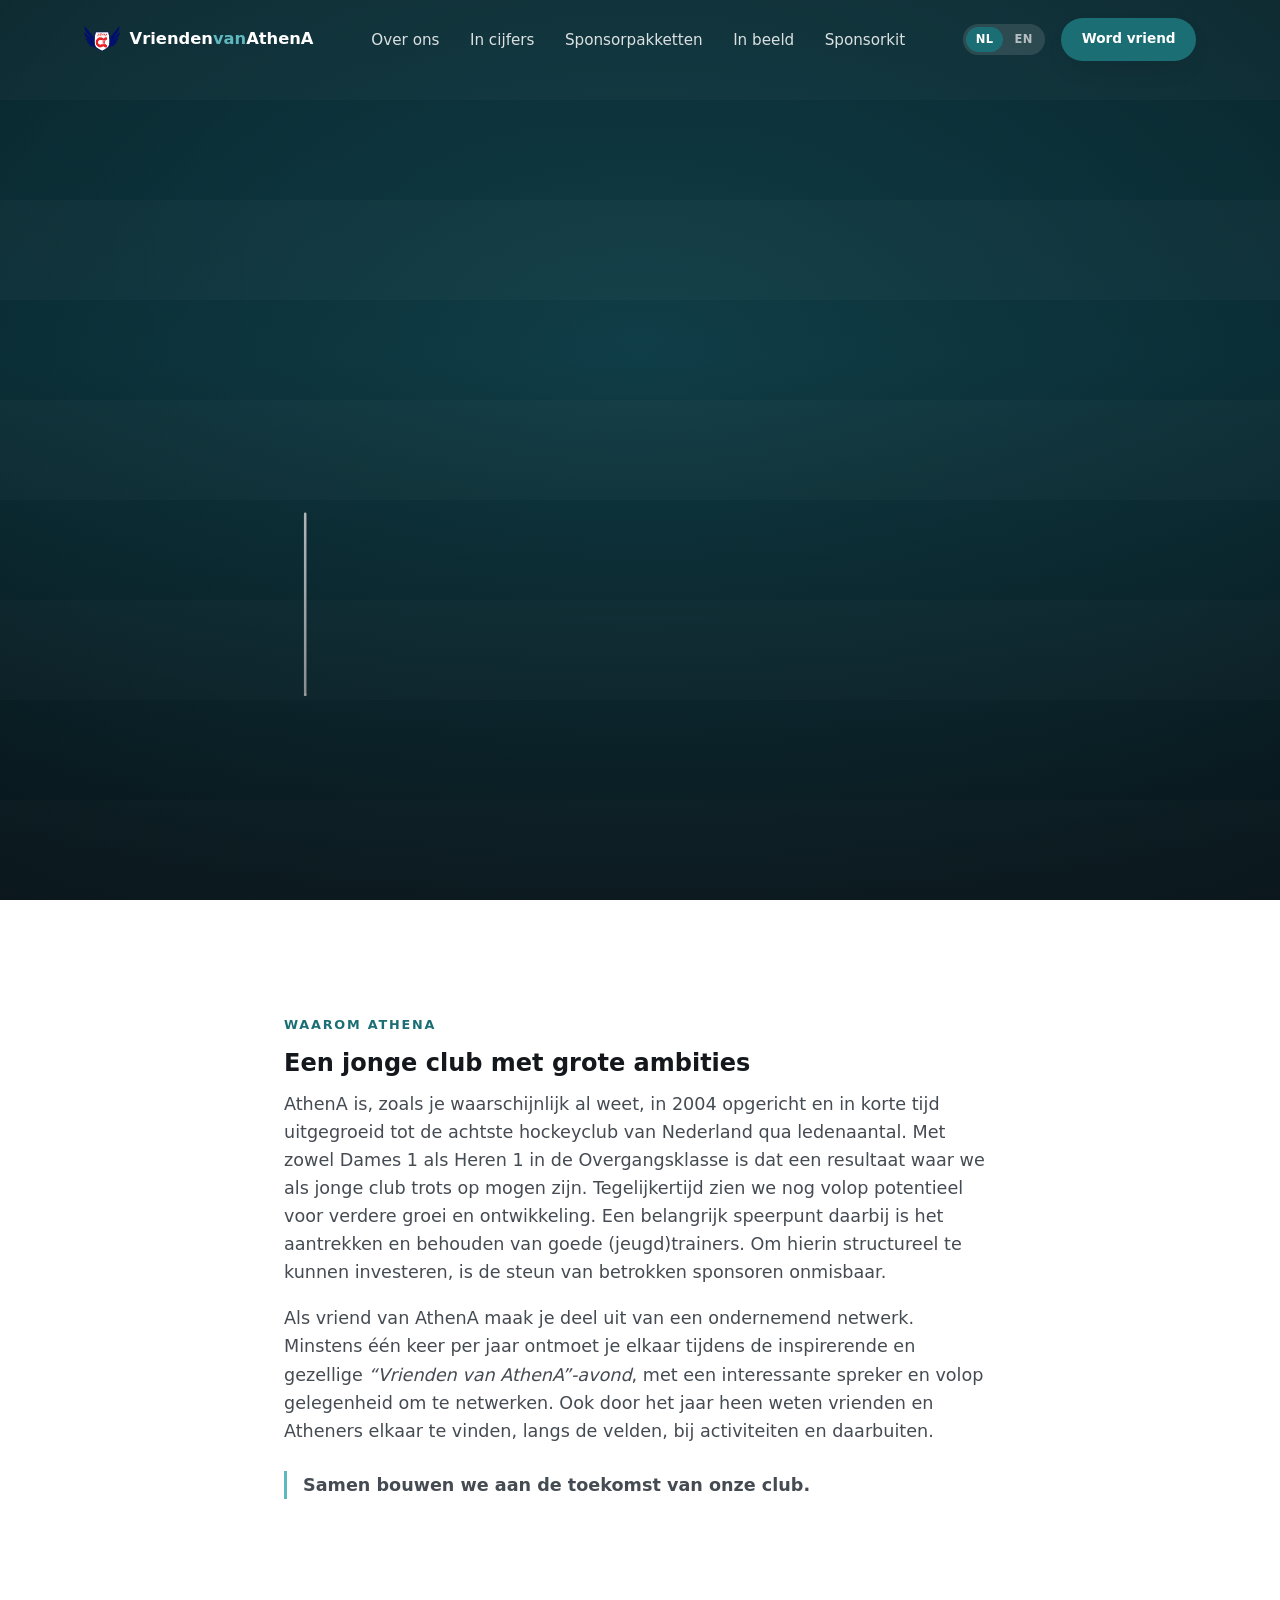
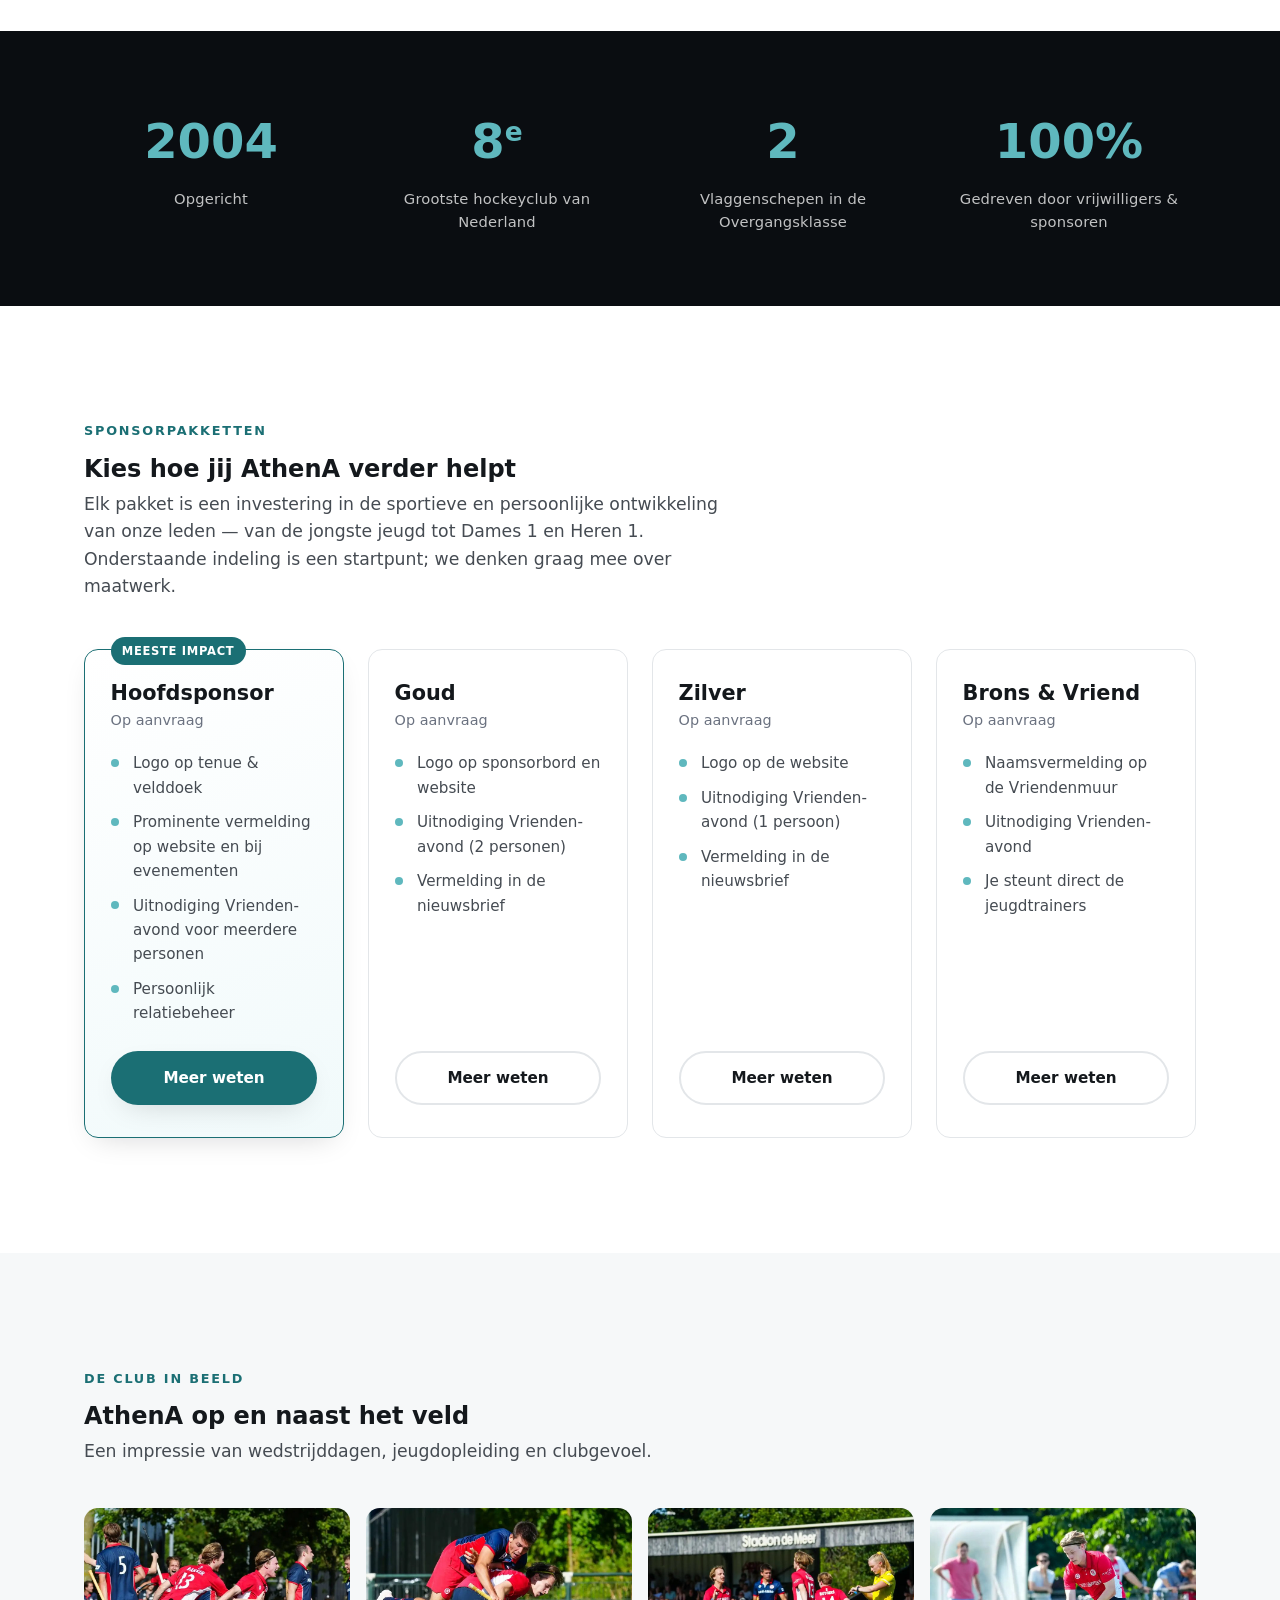
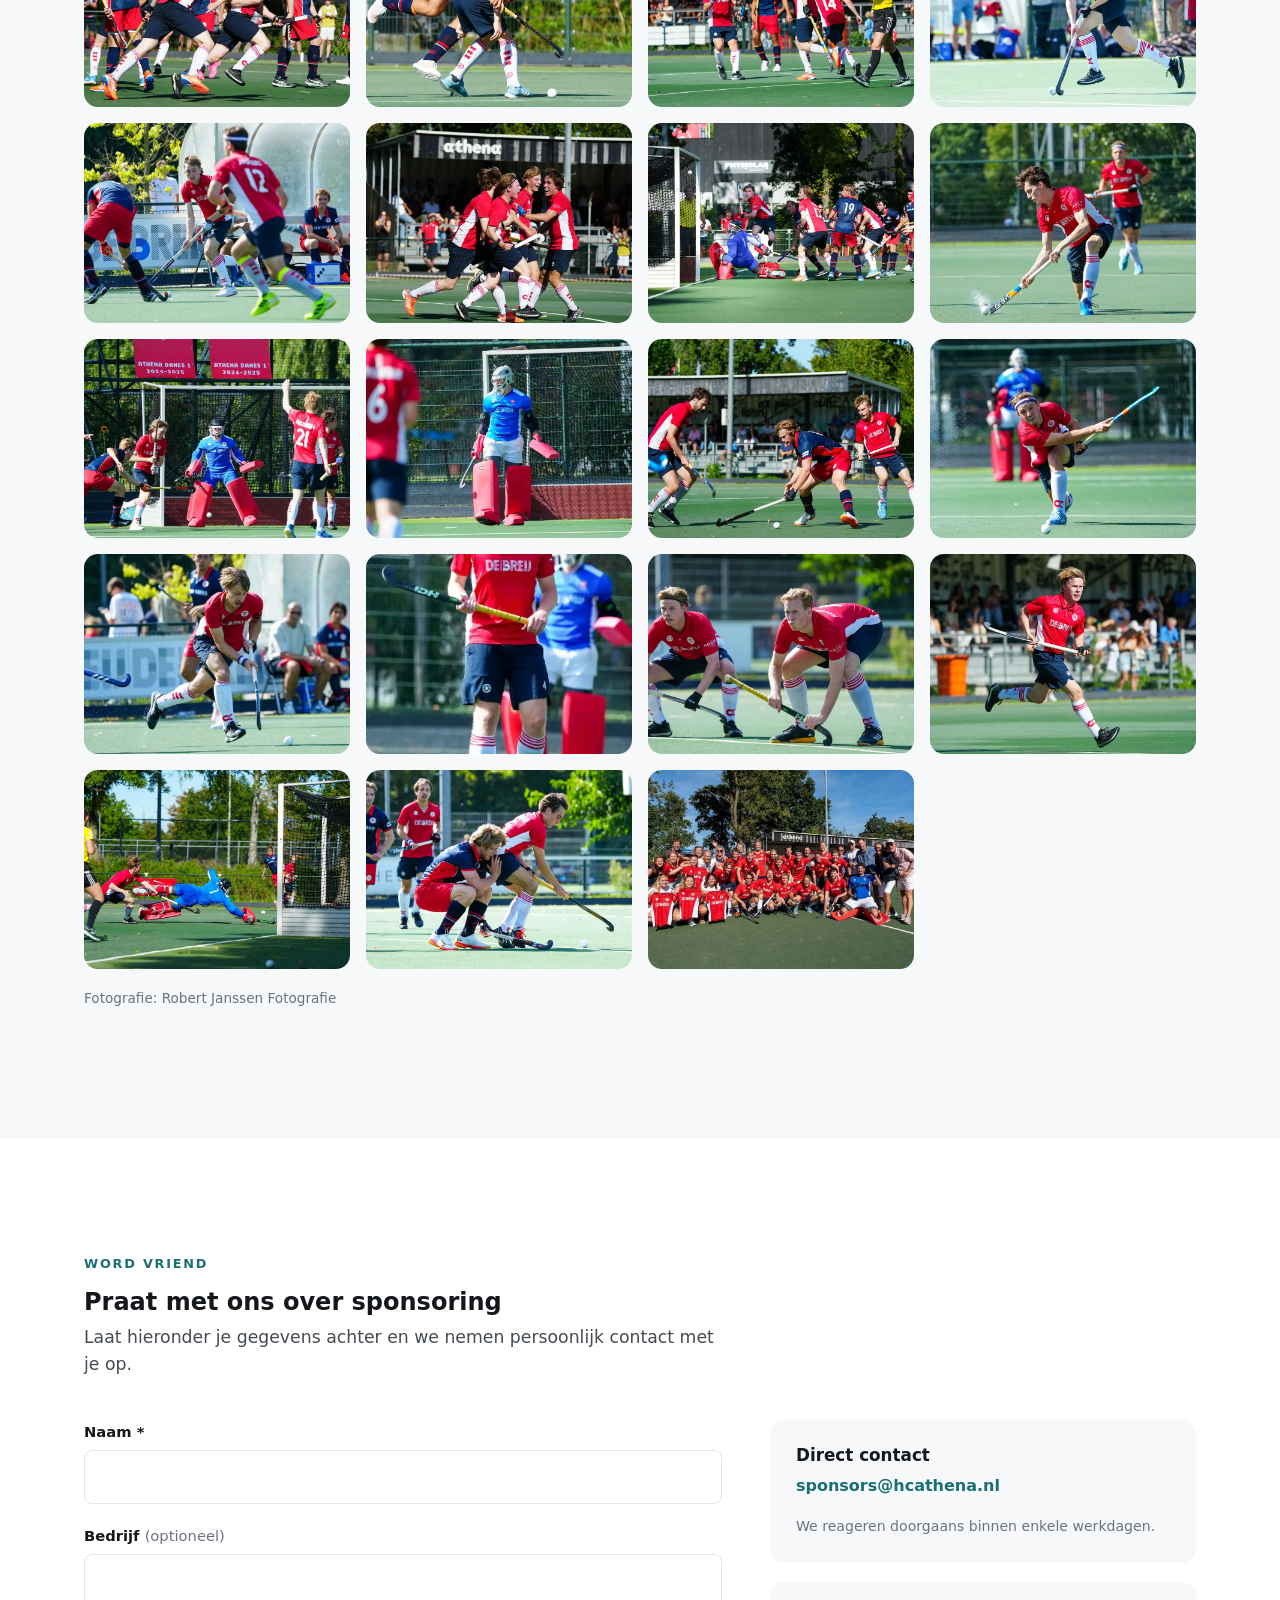
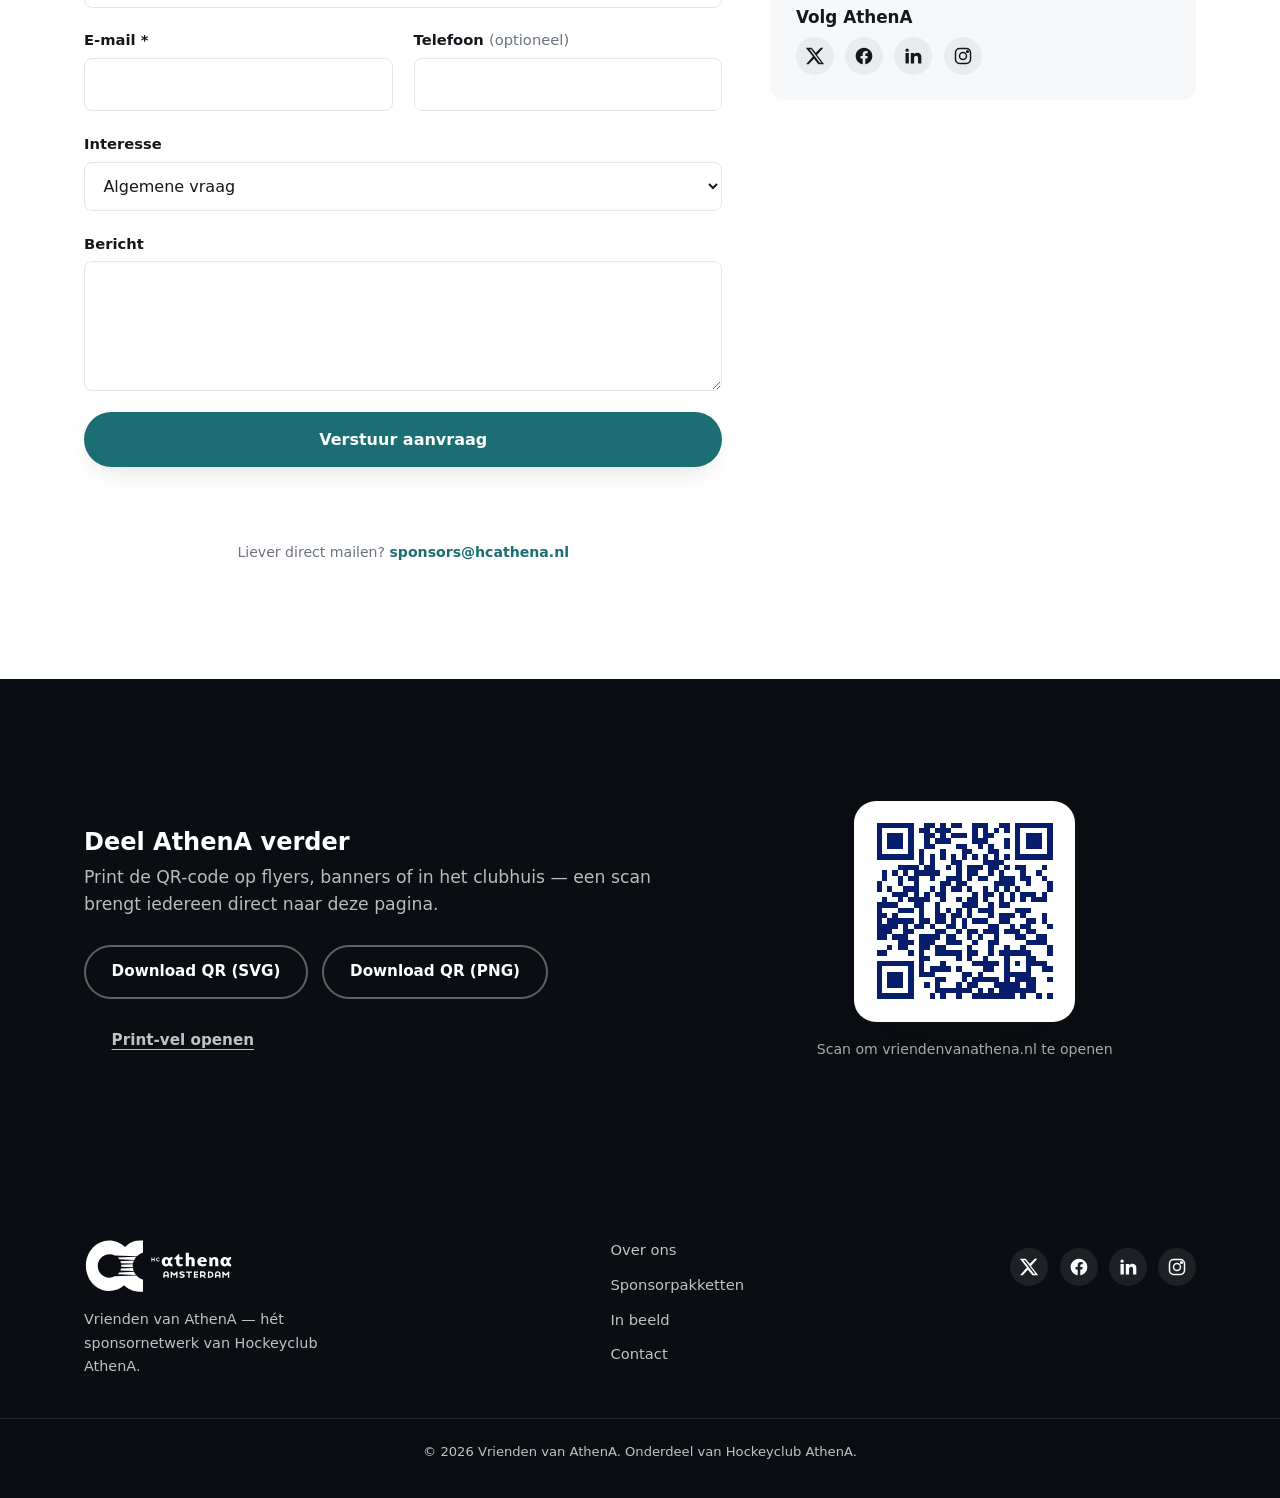
==== commit 8c776788: "Hero: auto-play the animation instead of scroll-scrubbing The tactics-board sequence now plays itsel" ====
--- a/index.html
+++ b/index.html
@@ -59,10 +59,10 @@
 <main id="main">
 
   <!-- ============ HERO ============ -->
-  <!-- Scroll-driven hero: hero.js pins the stage inside this tall runway and
-       scrubs the sequence from scroll progress — a coach's tactics board
-       draws an attack, the ball breaks out and bounces across the screen,
-       then the crest ending settles over the match photos. -->
+  <!-- Hero: hero.js auto-plays the tactics-board sequence on load (a coach's
+       board draws an attack, the ball breaks out and bounces across the
+       screen, then the crest ending settles over the match photos) and
+       replays it when the hero scrolls back into view. -->
   <div class="hero-scroll" id="home">
   <section class="hero">
     <div class="hero-photos" id="heroPhotos" aria-hidden="true">
@@ -151,11 +151,6 @@
       </div>
     </div>
 
-    <p class="hero-scroll-hint" id="heroScrollHint" aria-hidden="true">
-      <span data-i18n="hero.scrollHint">Scroll om te spelen</span>
-      <span class="hint-chev"></span>
-    </p>
-
     <a class="scroll-cue" href="#over" aria-label="Scroll naar de volgende sectie" data-i18n-attr="aria-label:a11y.scrollCue">
       <span></span>
     </a>
--- a/css/styles.css
+++ b/css/styles.css
@@ -179,16 +179,15 @@
 /* =========================================================
    Hero
    ========================================================= */
-/* Scroll runway: the hero stage stays pinned (sticky) while ~2.4 extra
-   screens of scroll scrub the tactics-board sequence in hero.js. Collapses
-   to a single static screen without JS or with reduced motion. */
-.hero-scroll{ height: 340vh; background: var(--hero-bg); }
-.no-js .hero-scroll{ height: auto; }
+/* The hero is a normal full-screen stage; hero.js auto-plays the
+   tactics-board sequence over it on load and replays it when the hero
+   scrolls back into view. */
+.hero-scroll{ background: var(--hero-bg); }
 
 .hero{
-  position: sticky; top: 0;
+  position: relative;
   height: 100vh;
-  height: 100dvh; /* track mobile toolbar collapse so the pinned stage always fills the screen */
+  height: 100dvh; /* track mobile toolbar collapse so the stage always fills the screen */
   display: flex; align-items: center; justify-content: center;
   background: radial-gradient(ellipse at 50% 20%, #12181f 0%, var(--hero-bg) 60%);
   overflow: hidden;
@@ -222,30 +221,9 @@
 .hb-squash{ width: 100%; height: 100%; transform-origin: 50% 88%; }
 .hb-ball svg{ width: 100%; height: 100%; display: block; }
 
-.hero-scroll-hint{
-  position: absolute; left: 50%; bottom: 2rem; transform: translateX(-50%);
-  z-index: 3; margin: 0;
-  display: flex; flex-direction: column; align-items: center; gap: .55rem;
-  font-family: var(--font-head); font-weight: 600; font-size: .78rem;
-  letter-spacing: .16em; text-transform: uppercase; color: rgba(255,255,255,.85);
-  text-shadow: 0 1px 8px rgba(0,0,0,.5);
-  pointer-events: none;
-}
-.hero-scroll-hint .hint-chev{
-  width: 10px; height: 10px;
-  border-right: 2px solid var(--teal); border-bottom: 2px solid var(--teal);
-  transform: rotate(45deg);
-  animation: hintBob 1.6s var(--ease) infinite;
-}
-@keyframes hintBob{
-  0%, 100%{ transform: rotate(45deg) translate(0, 0); opacity: 1; }
-  50%{ transform: rotate(45deg) translate(5px, 5px); opacity: .35; }
-}
-
-.no-js .hero-board, .no-js .hero-ball, .no-js .hero-scroll-hint{ display: none; }
-@media (prefers-reduced-motion: reduce){
-  .hero-scroll{ height: auto; }
-  .hero-board, .hero-ball, .hero-scroll-hint{ display: none; }
+.no-js .hero-board, .no-js .hero-ball{ display: none; }
+@media (prefers-reduced-motion: reduce){
+  .hero-board, .hero-ball{ display: none; }
 }
 
 .hero-canvas{ position: absolute; inset: 0; width: 100%; height: 100%; }
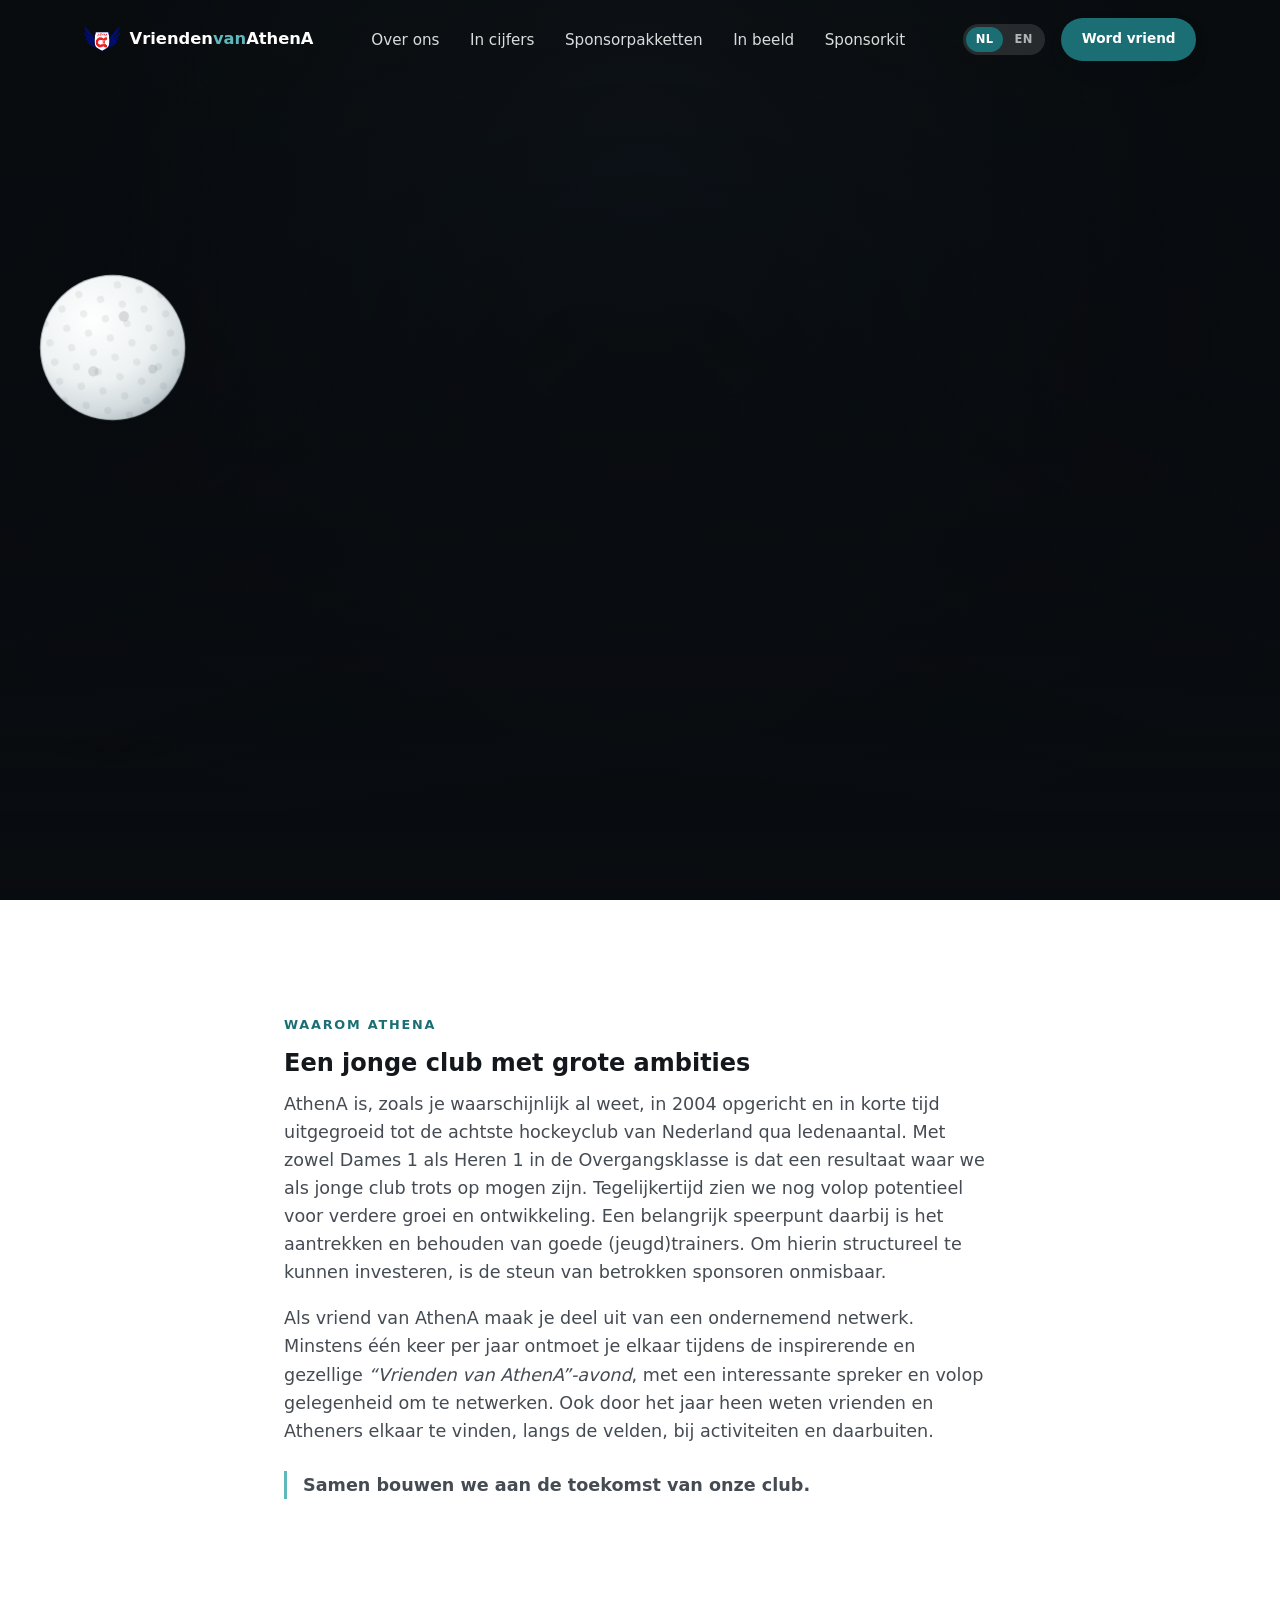
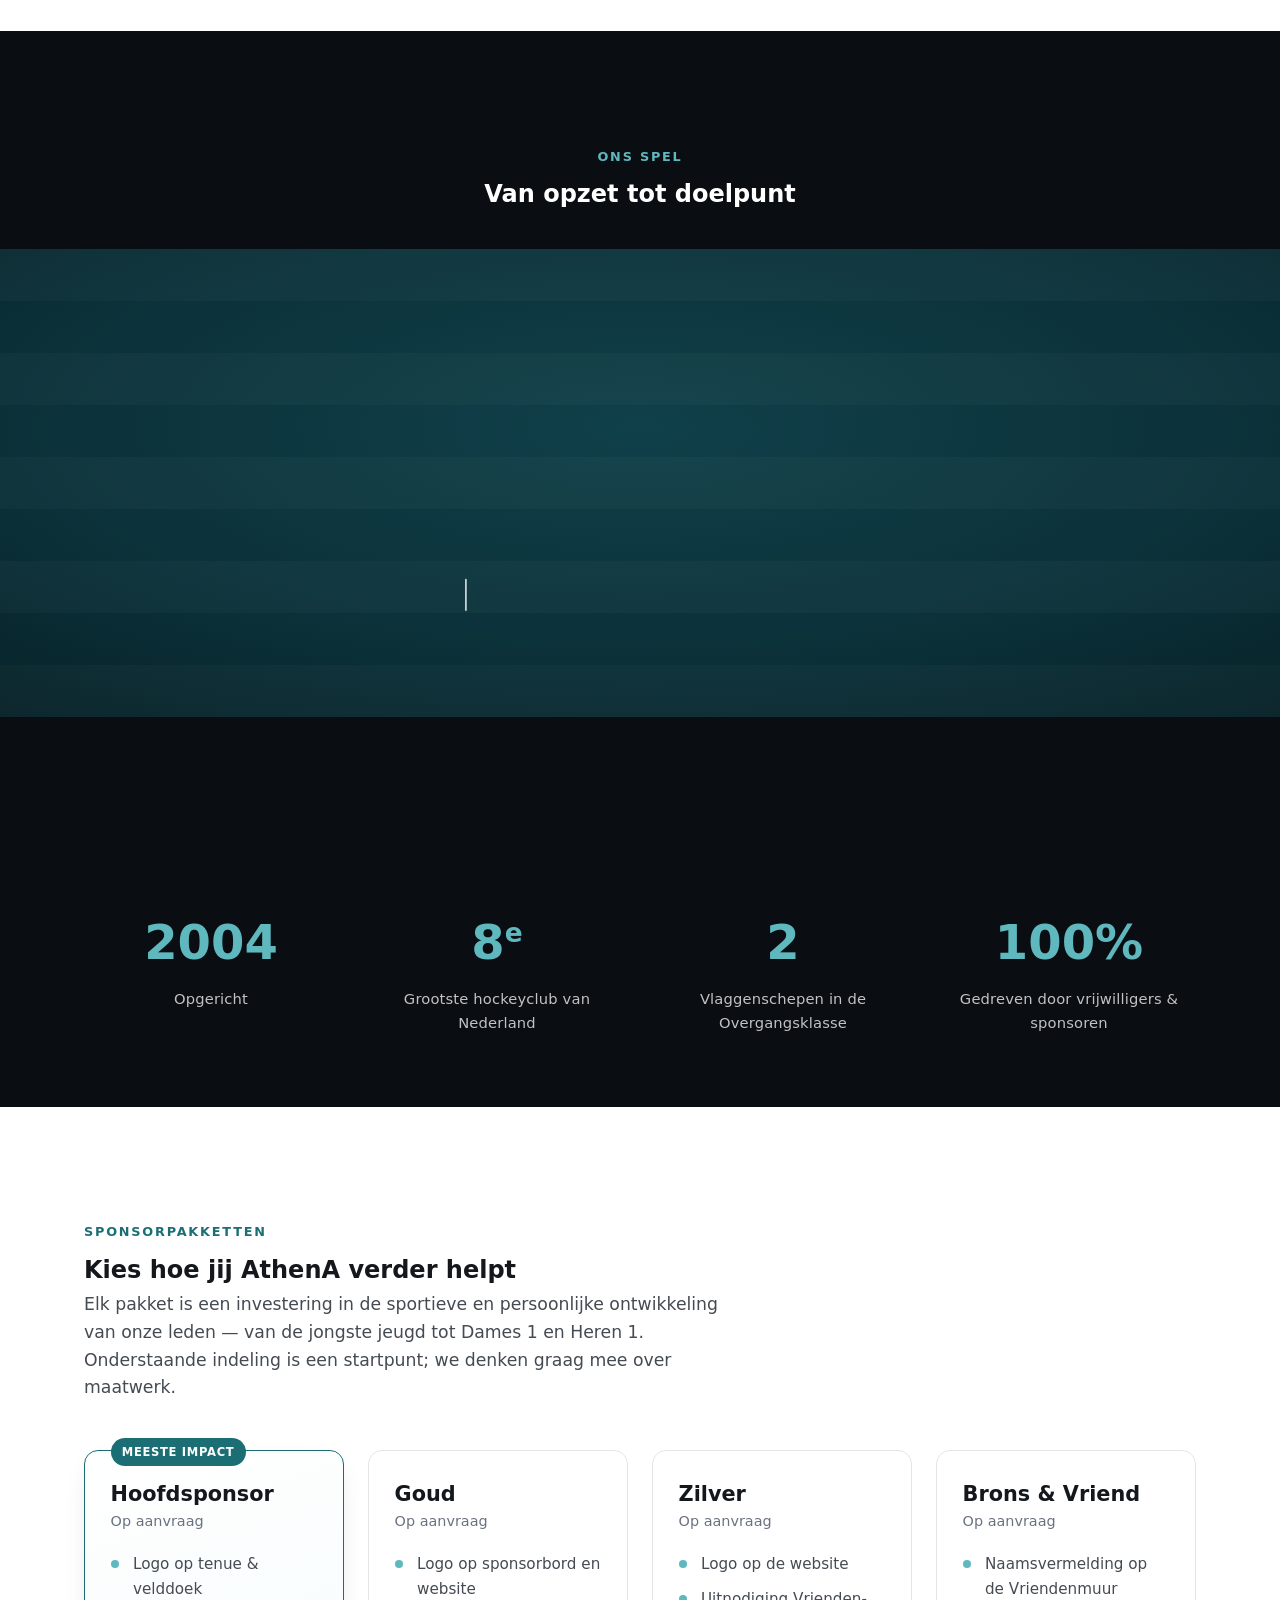
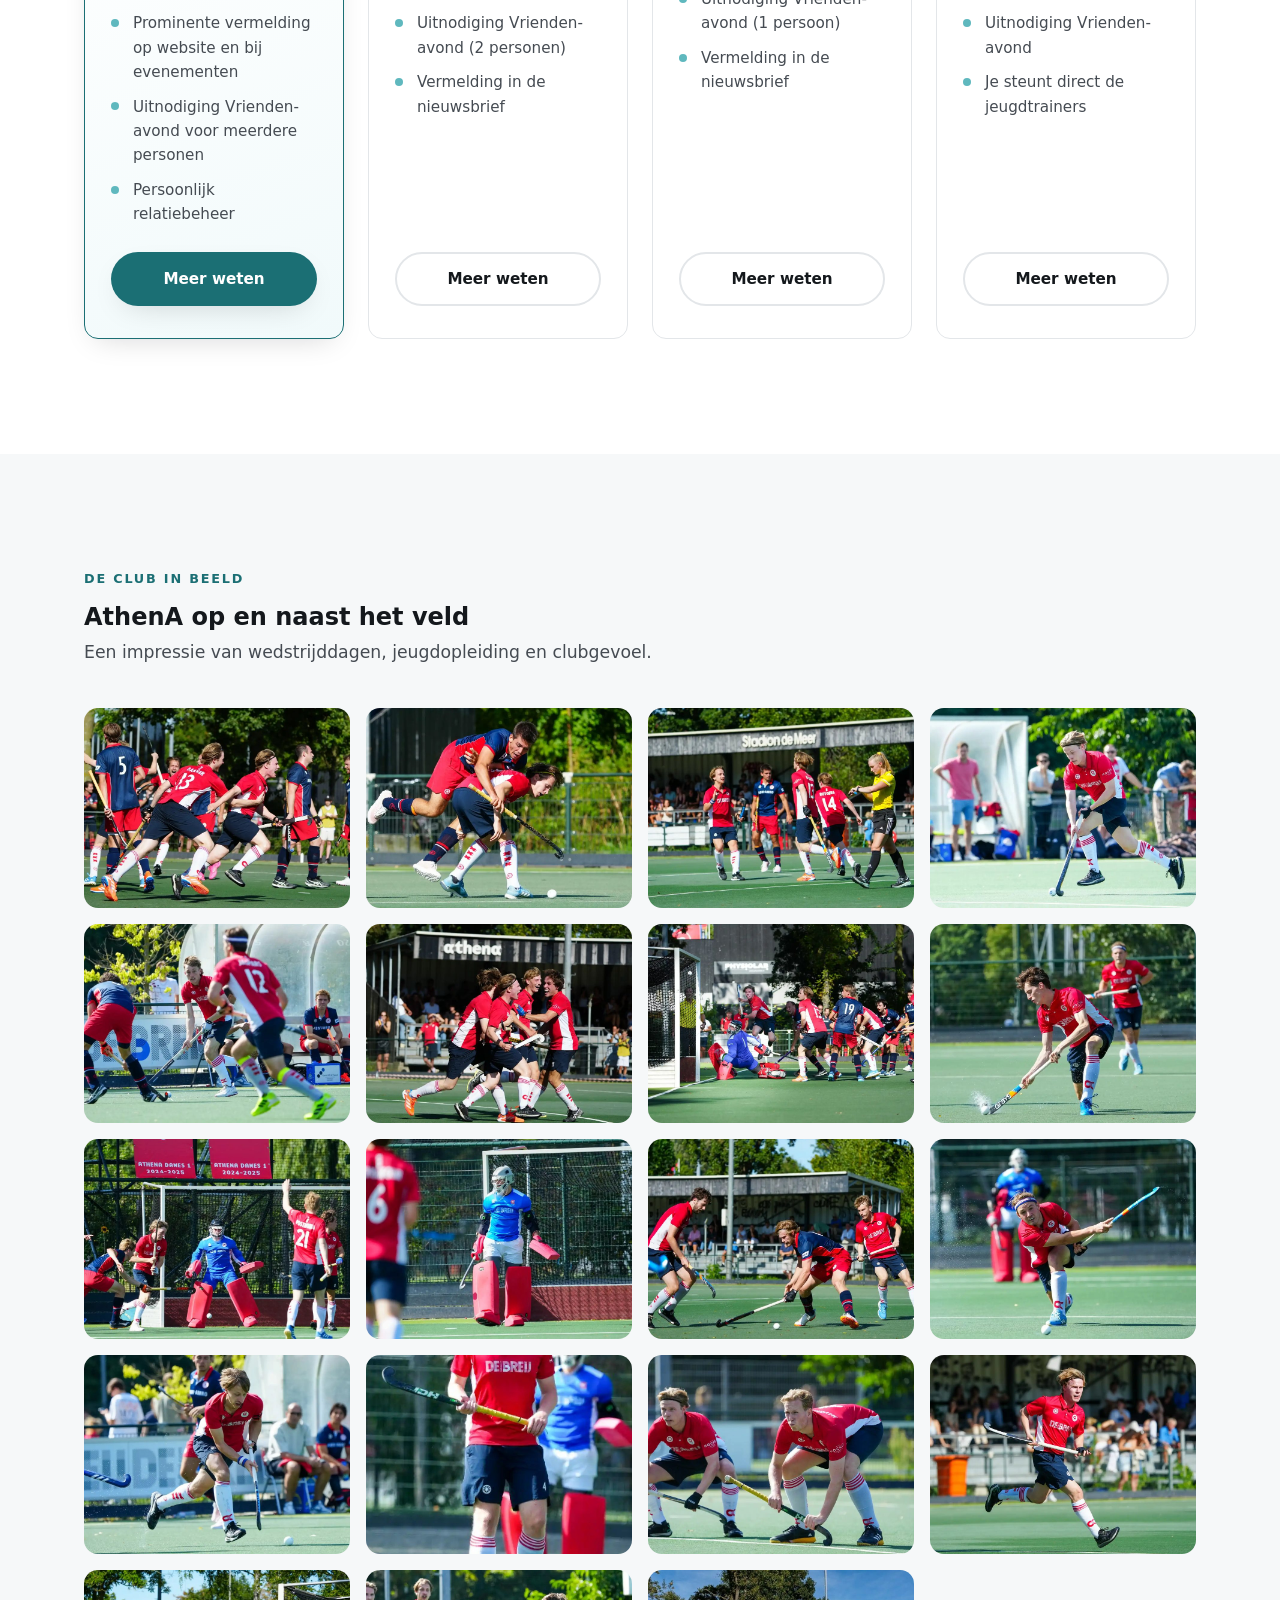
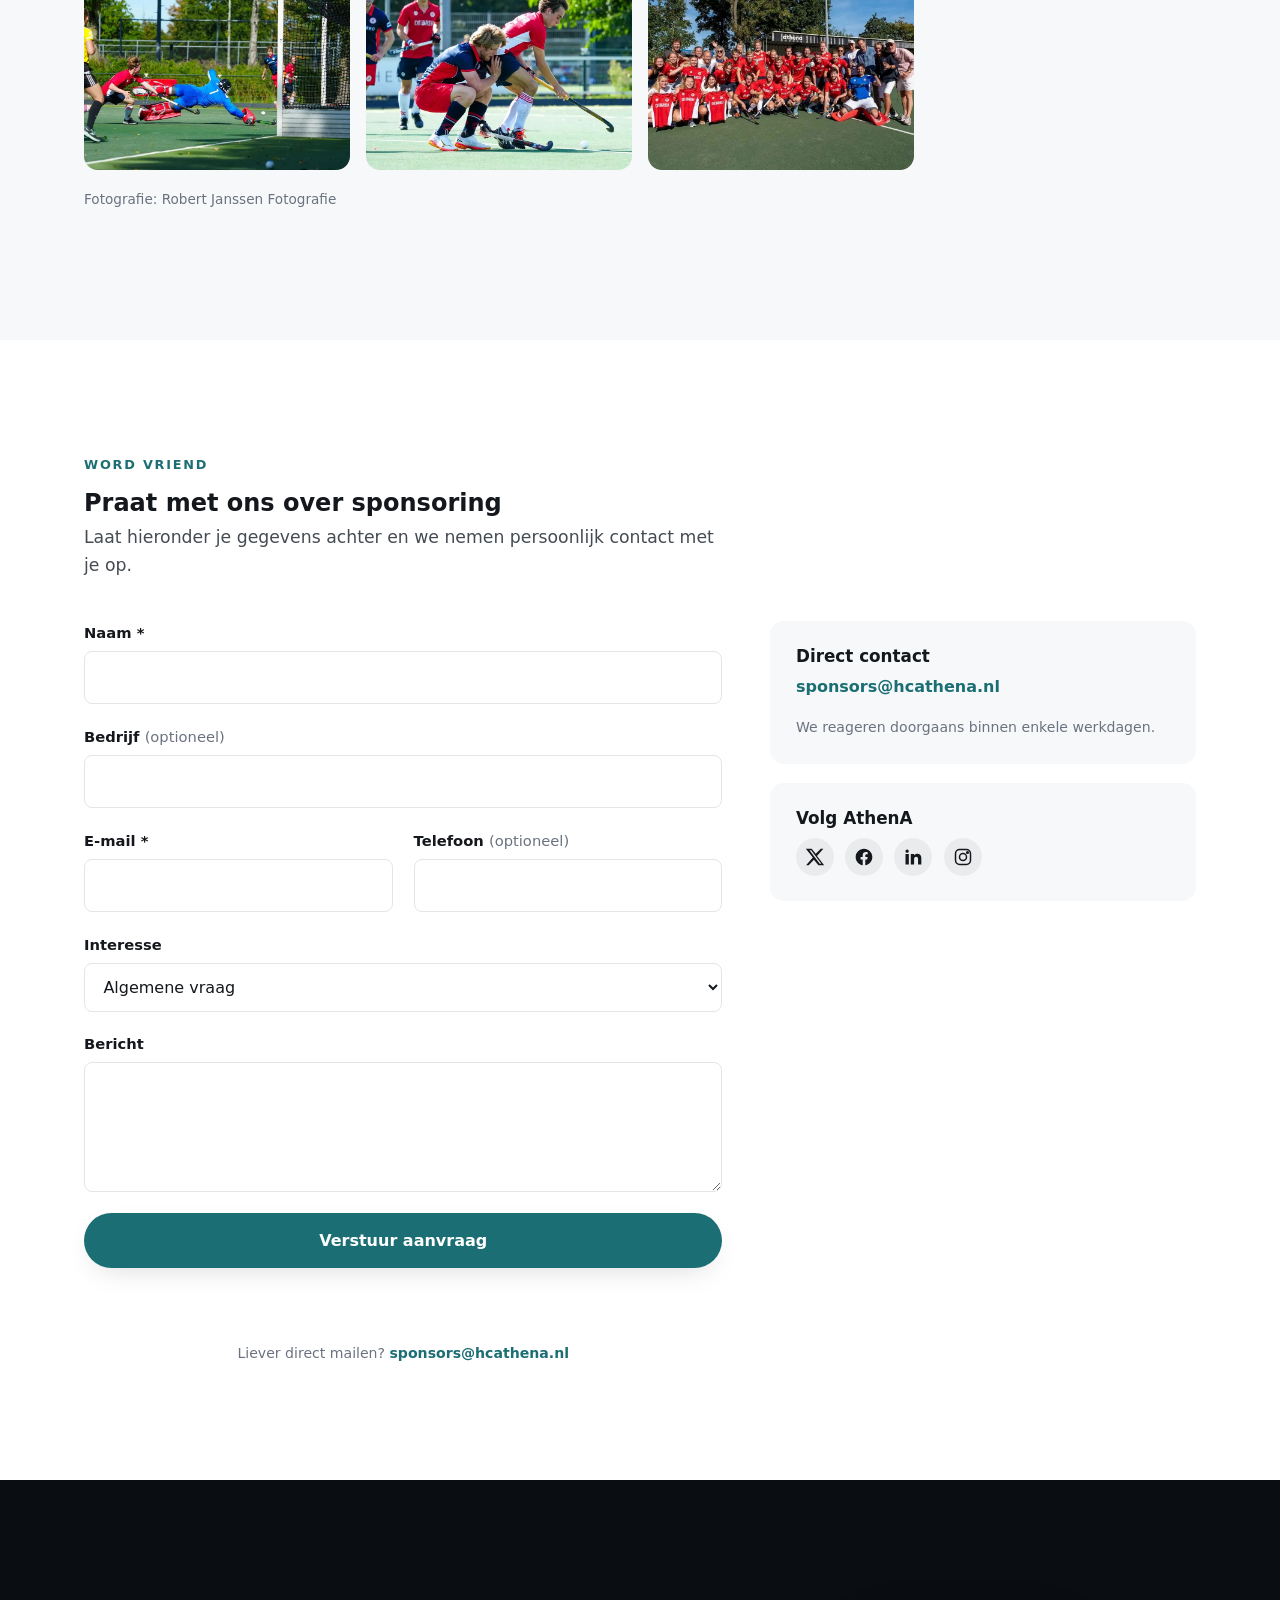
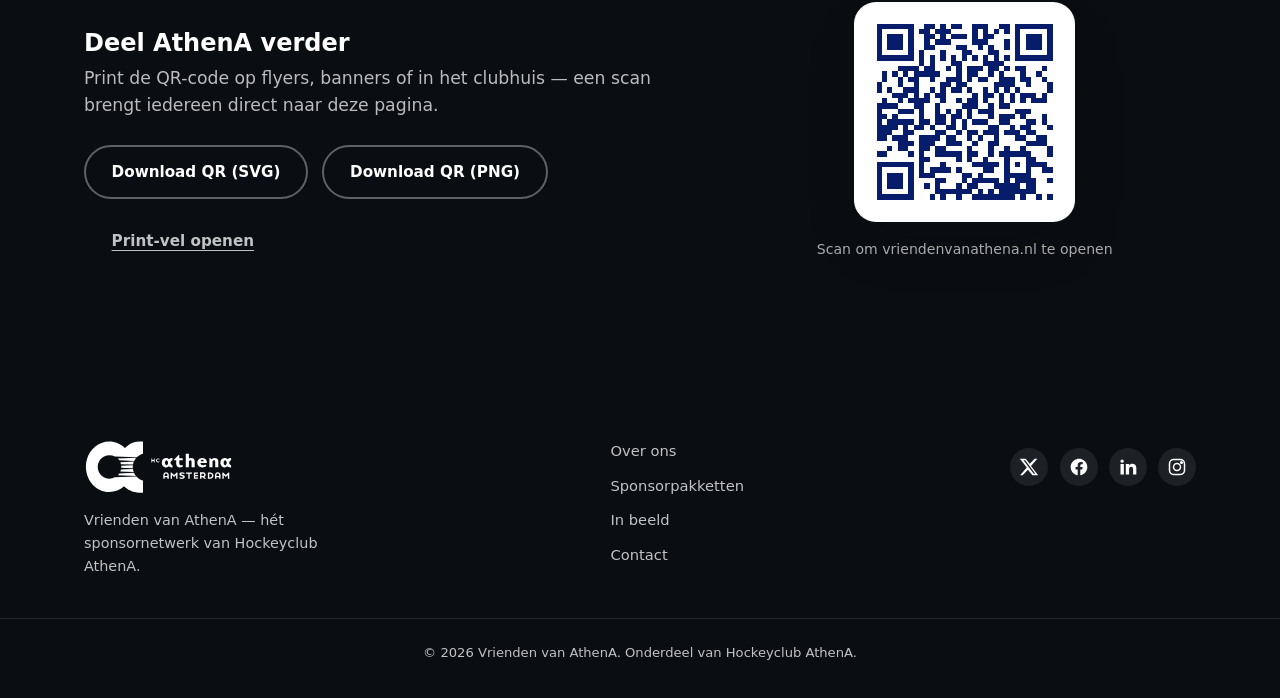
==== commit 879b420a: "Hero: split scenes — ball stays home, tactics board moves to its own band Refactor hero.js into a re" ====
--- a/index.html
+++ b/index.html
@@ -59,10 +59,10 @@
 <main id="main">
 
   <!-- ============ HERO ============ -->
-  <!-- Hero: hero.js auto-plays the tactics-board sequence on load (a coach's
-       board draws an attack, the ball breaks out and bounces across the
-       screen, then the crest ending settles over the match photos) and
-       replays it when the hero scrolls back into view. -->
+  <!-- Hero: hero.js auto-plays the ball animation on load (one big field-hockey
+       ball bounces across the stage, then the crest ending settles over the
+       match photos) and replays it when the hero scrolls back into view. The
+       tactics-board animation lives lower down in the #speelwijze band. -->
   <div class="hero-scroll" id="home">
   <section class="hero">
     <div class="hero-photos" id="heroPhotos" aria-hidden="true">
@@ -71,7 +71,6 @@
       <img class="hero-photo" src="assets/photos/10.jpg" alt="">
     </div>
     <div class="hero-photo-tint" aria-hidden="true"></div>
-    <div class="hero-board" id="heroBoard" aria-hidden="true"></div>
     <canvas class="hero-canvas" id="heroCanvas" aria-hidden="true"></canvas>
     <div class="hero-vignette" aria-hidden="true"></div>
     <div class="hero-ball" id="heroBall" aria-hidden="true"></div>
@@ -173,6 +172,21 @@
     </div>
   </section>
 
+  <!-- ============ SPEELWIJZE (tactiekbord-animatie) ============ -->
+  <!-- Decoratieve band: hero.js tekent hier het tactiekbord zodra de band in
+       beeld scrollt (en opnieuw bij elke terugkeer). Verborgen zonder JS /
+       bij 'verminderde beweging' via CSS. -->
+  <section class="section section-dark playbook" id="speelwijze">
+    <div class="container playbook-head">
+      <p class="eyebrow" data-i18n="playbook.eyebrow">Ons spel</p>
+      <h2 data-i18n="playbook.heading">Van opzet tot doelpunt</h2>
+    </div>
+    <div class="playbook-stage" id="playbookStage" aria-hidden="true">
+      <div class="hero-board" id="playbookBoard"></div>
+      <canvas class="hero-canvas" id="playbookCanvas"></canvas>
+    </div>
+  </section>
+
   <!-- ============ IN CIJFERS ============ -->
   <section class="stat-band" id="cijfers">
     <div class="container">
--- a/css/styles.css
+++ b/css/styles.css
@@ -194,6 +194,10 @@
   padding-top: 6rem;
 }
 .hero-photos{ position: absolute; inset: 0; overflow: hidden; }
+/* With JS the hero scene gates this backdrop in with the crest reveal (starts
+   hidden so the ball bounces over a clean dark stage); no-JS / reduced-motion
+   keep it visible since the settled hero shows immediately. */
+html:not(.no-js) .hero-photos{ opacity: 0; }
 .hero-photo{
   position: absolute; inset: 0; width: 100%; height: 100%; object-fit: cover;
   opacity: 0; transform: scale(1);
@@ -210,10 +214,12 @@
 }
 @media (prefers-reduced-motion: reduce){
   .hero-photo.is-active{ animation: none; }
-}
-
-/* The tactics board (SVG injected by hero.js) and the break-out ball;
-   all motion is scrubbed from scroll progress via inline styles. */
+  .hero-photos{ opacity: 1 !important; } /* settled hero shows the backdrop */
+}
+
+/* The tactics board (SVG injected by hero.js) and the break-out ball; all
+   motion is set from a time clock via inline styles. .hero-board is reused by
+   both the home ball stage and the lower #speelwijze tactics band. */
 .hero-board{ position: absolute; inset: 0; }
 .hero-board svg{ width: 100%; height: 100%; display: block; }
 .hero-ball{ position: absolute; inset: 0; pointer-events: none; opacity: 0; }
@@ -221,9 +227,9 @@
 .hb-squash{ width: 100%; height: 100%; transform-origin: 50% 88%; }
 .hb-ball svg{ width: 100%; height: 100%; display: block; }
 
-.no-js .hero-board, .no-js .hero-ball{ display: none; }
-@media (prefers-reduced-motion: reduce){
-  .hero-board, .hero-ball{ display: none; }
+.no-js .hero-ball{ display: none; }
+@media (prefers-reduced-motion: reduce){
+  .hero-ball{ display: none; }
 }
 
 .hero-canvas{ position: absolute; inset: 0; width: 100%; height: 100%; }
@@ -307,6 +313,24 @@
 }
 @keyframes scrollCue{ 0%{ top: 8px; opacity: 1; } 70%{ top: 22px; opacity: 0; } 100%{ top: 22px; opacity: 0; } }
 @media (max-width: 640px){ .scroll-cue{ display: none; } }
+
+/* =========================================================
+   Playbook band — the tactics-board animation (hero.js)
+   ========================================================= */
+.playbook{ overflow: hidden; }
+.playbook-head{ text-align: center; margin-bottom: clamp(1.5rem, 4vw, 2.5rem); }
+.playbook-head .eyebrow{ color: var(--teal); }
+.playbook-stage{
+  position: relative;
+  width: 100%;
+  height: clamp(340px, 52vh, 560px);
+}
+.playbook-stage .hero-board,
+.playbook-stage .hero-canvas{ position: absolute; inset: 0; width: 100%; height: 100%; }
+/* purely decorative: with no JS or reduced motion there's no animation to
+   show, so drop the empty band entirely */
+.no-js .playbook{ display: none; }
+@media (prefers-reduced-motion: reduce){ .playbook{ display: none; } }
 
 /* =========================================================
    Section shells
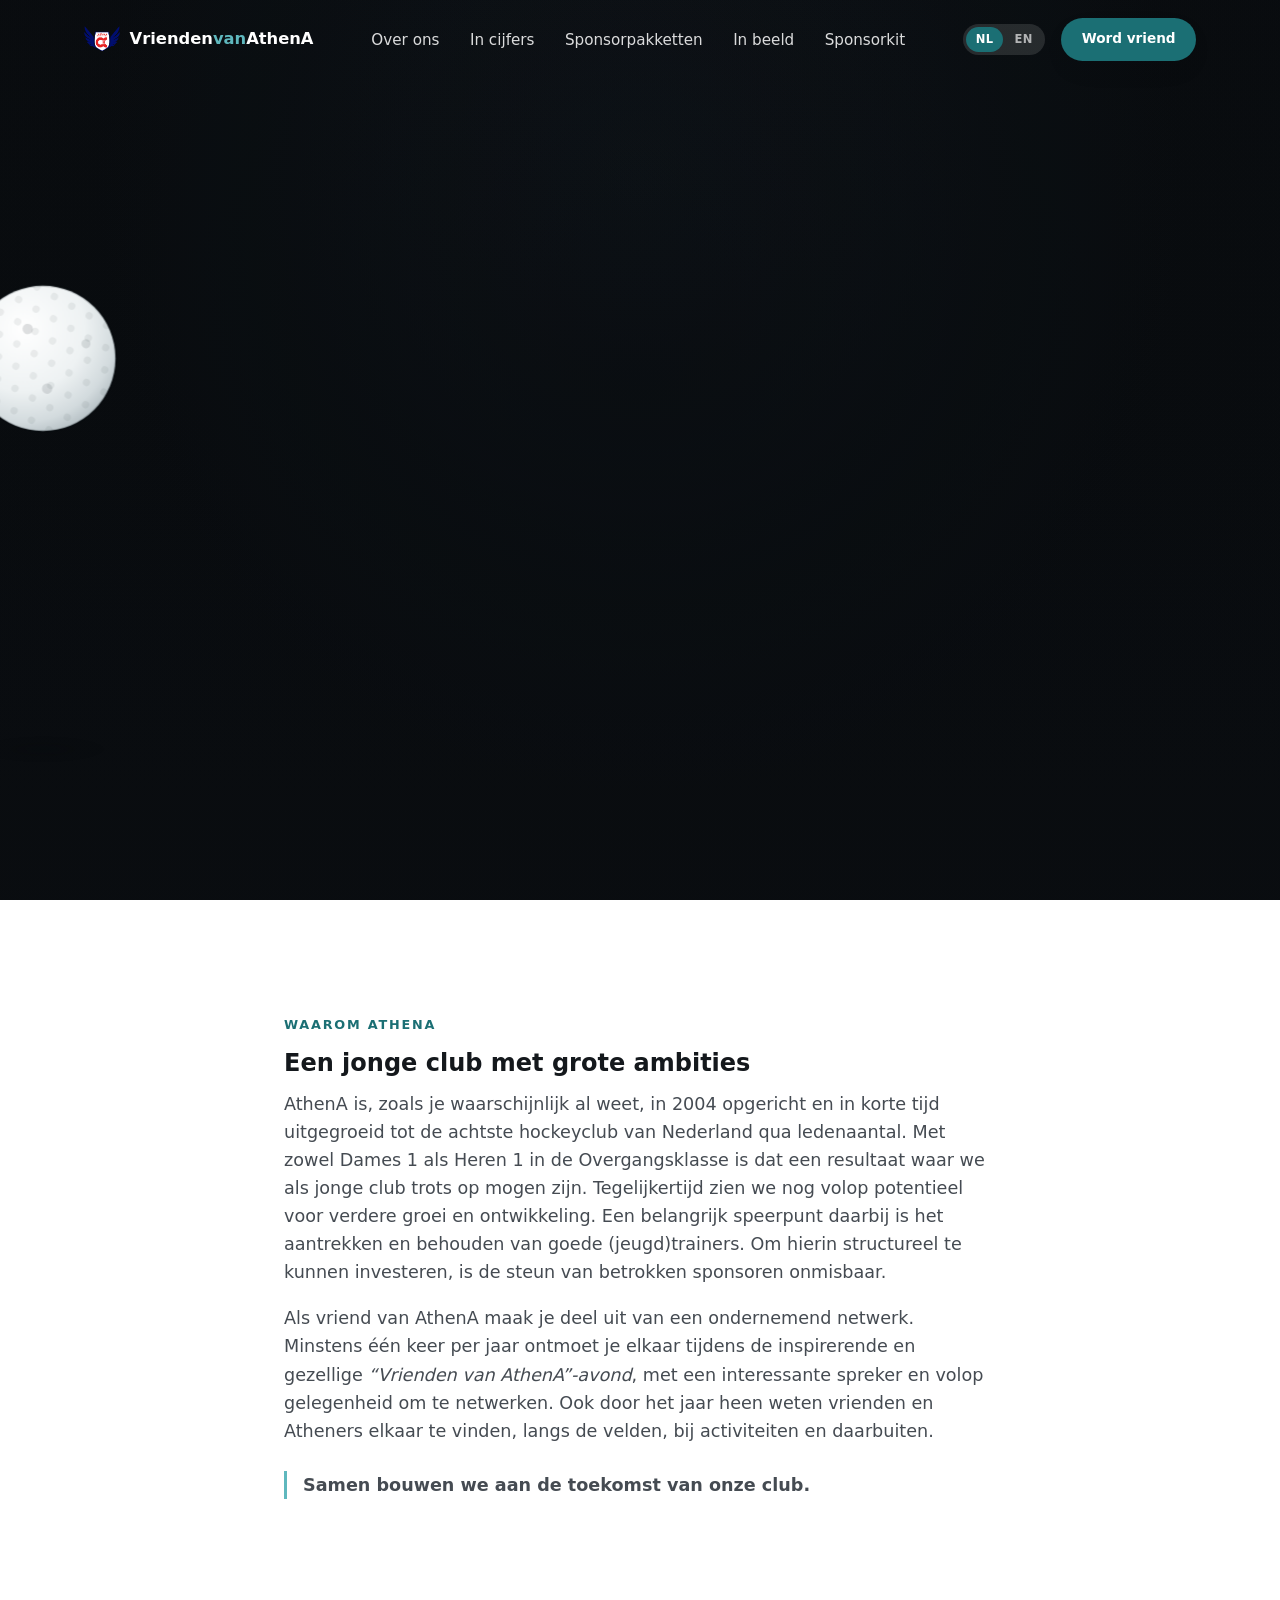
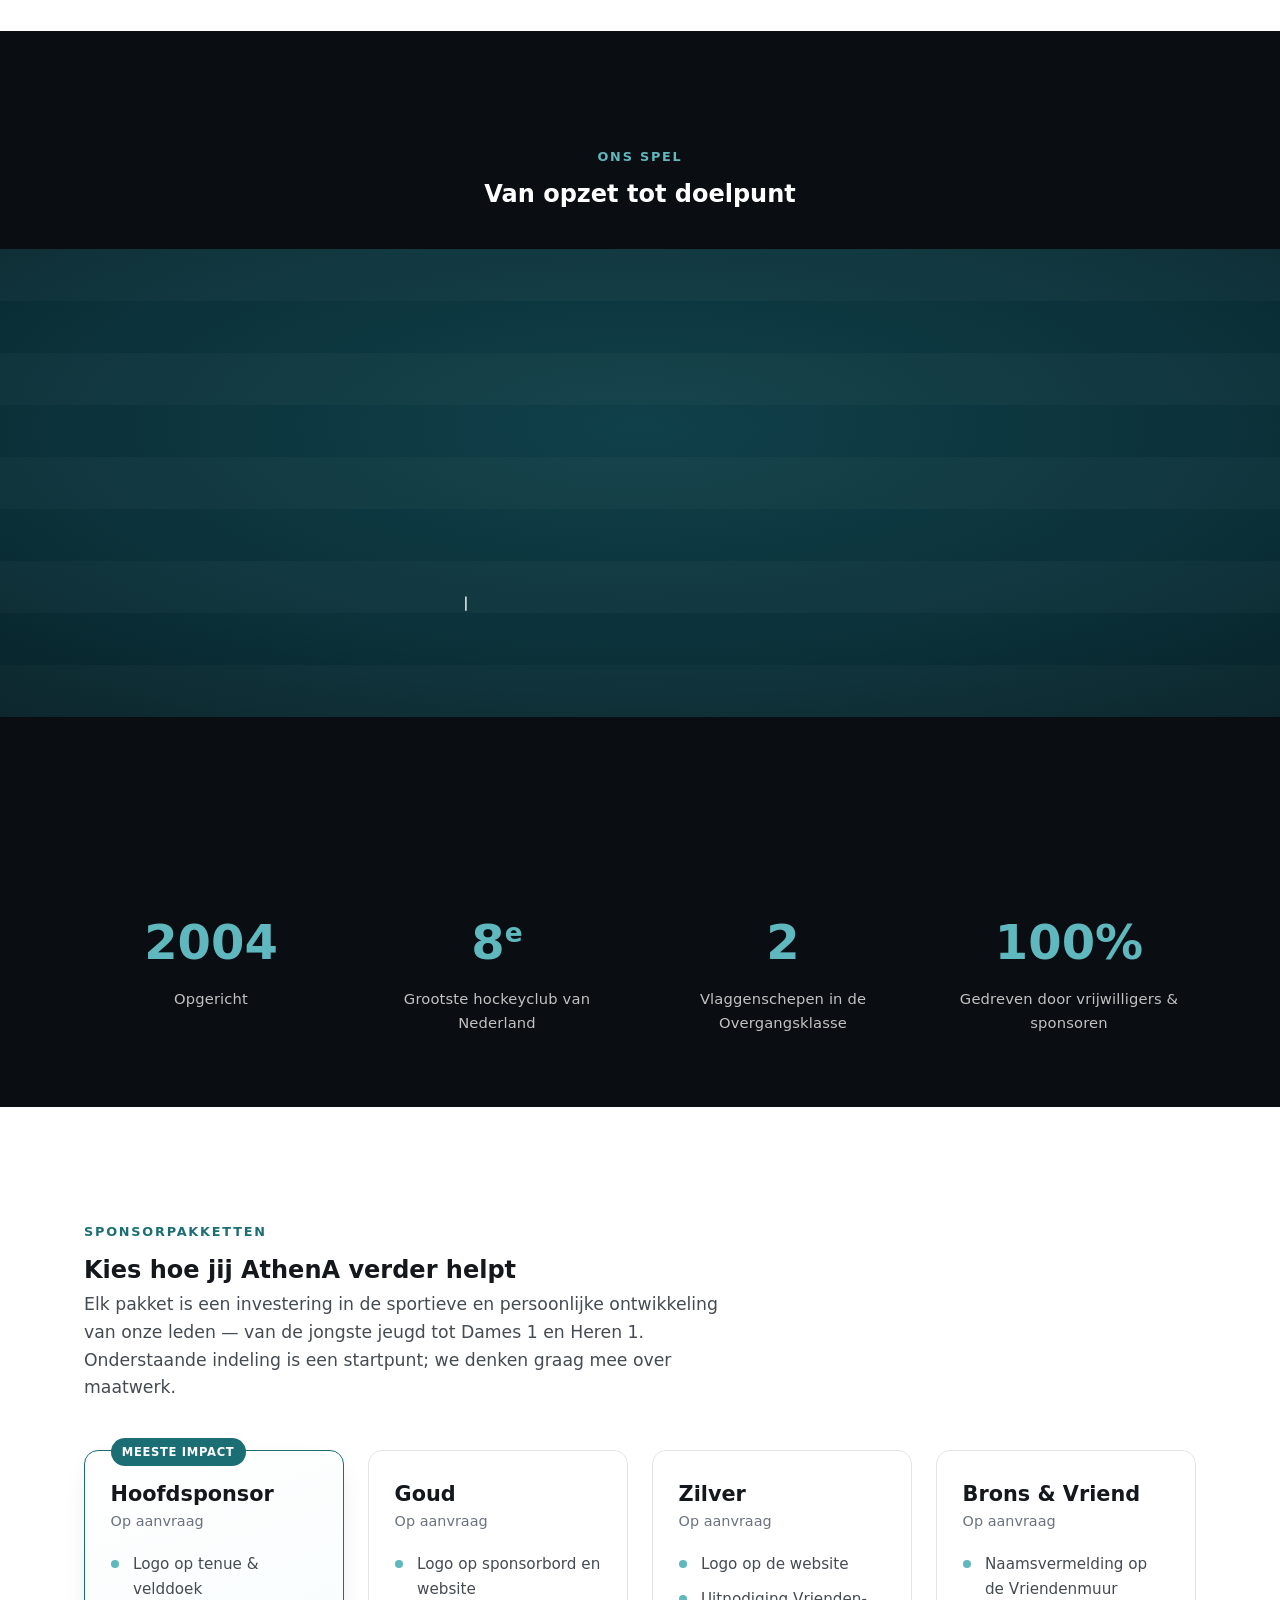
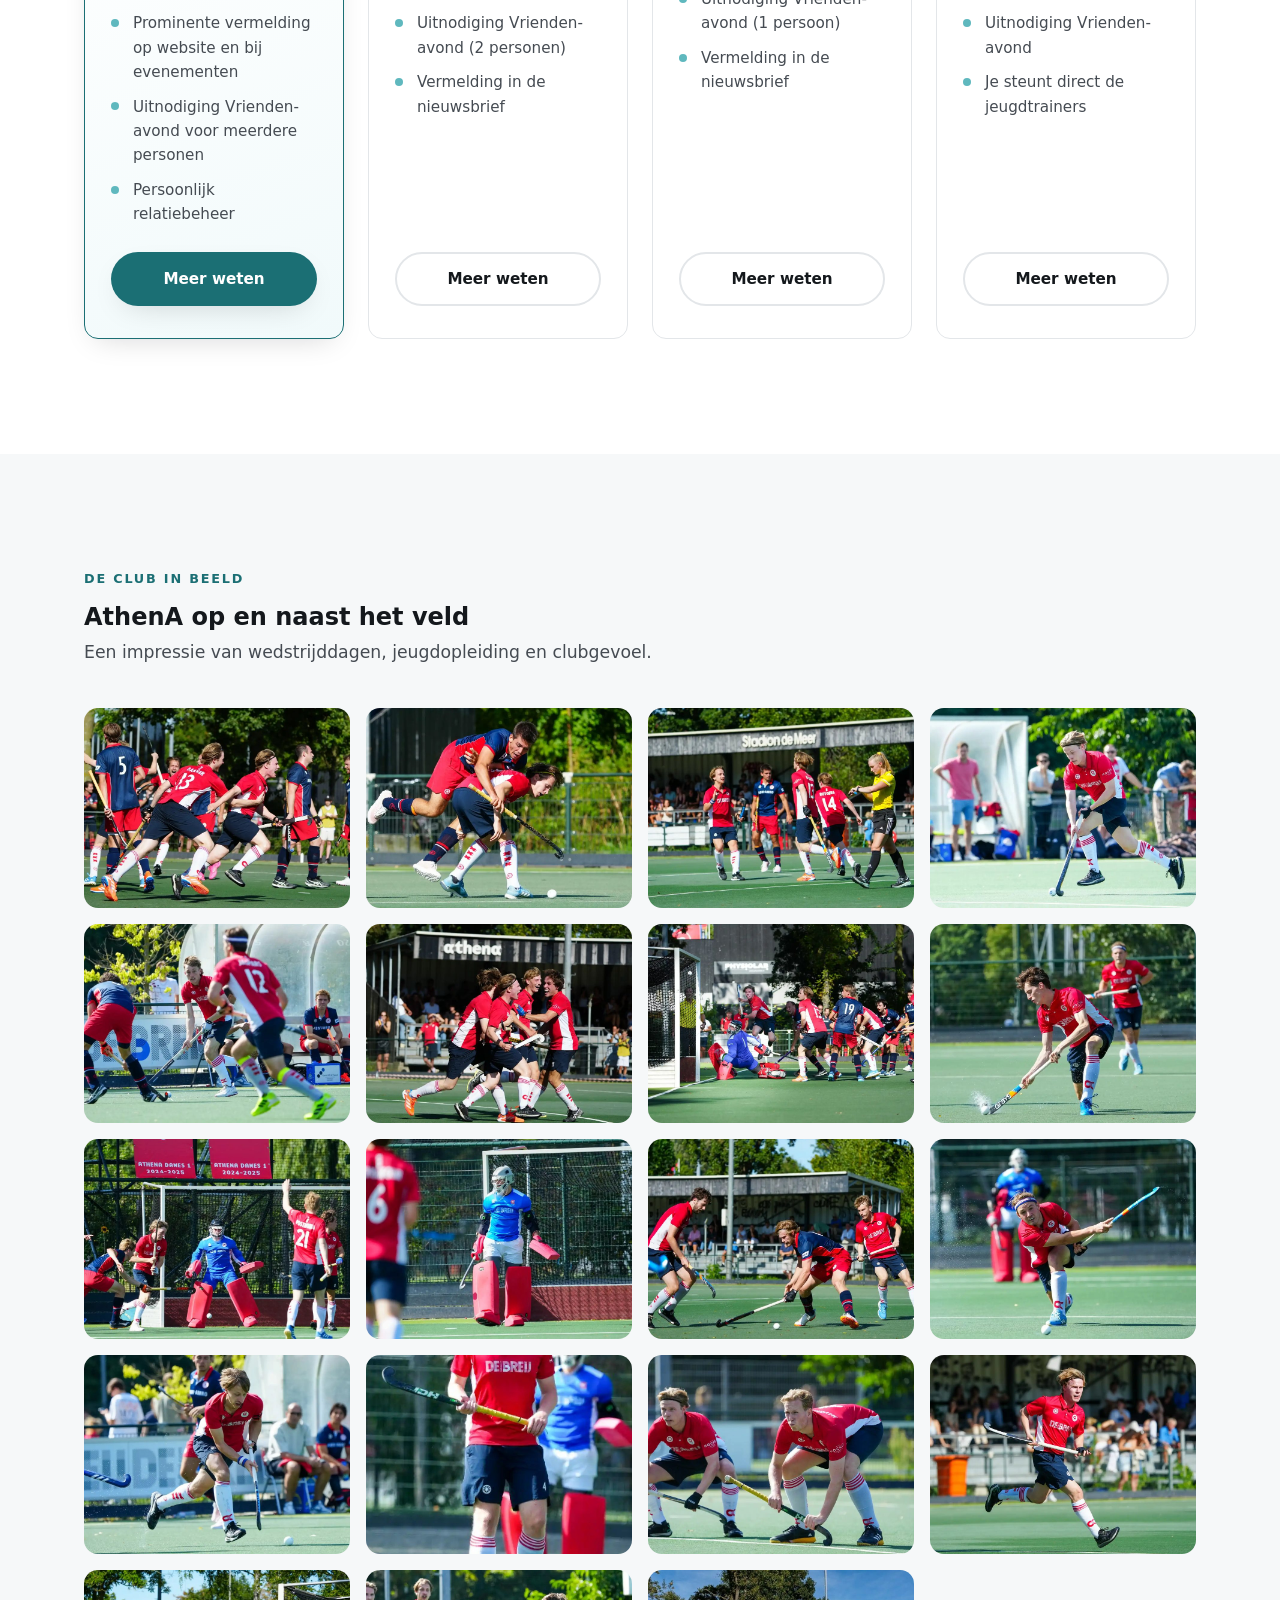
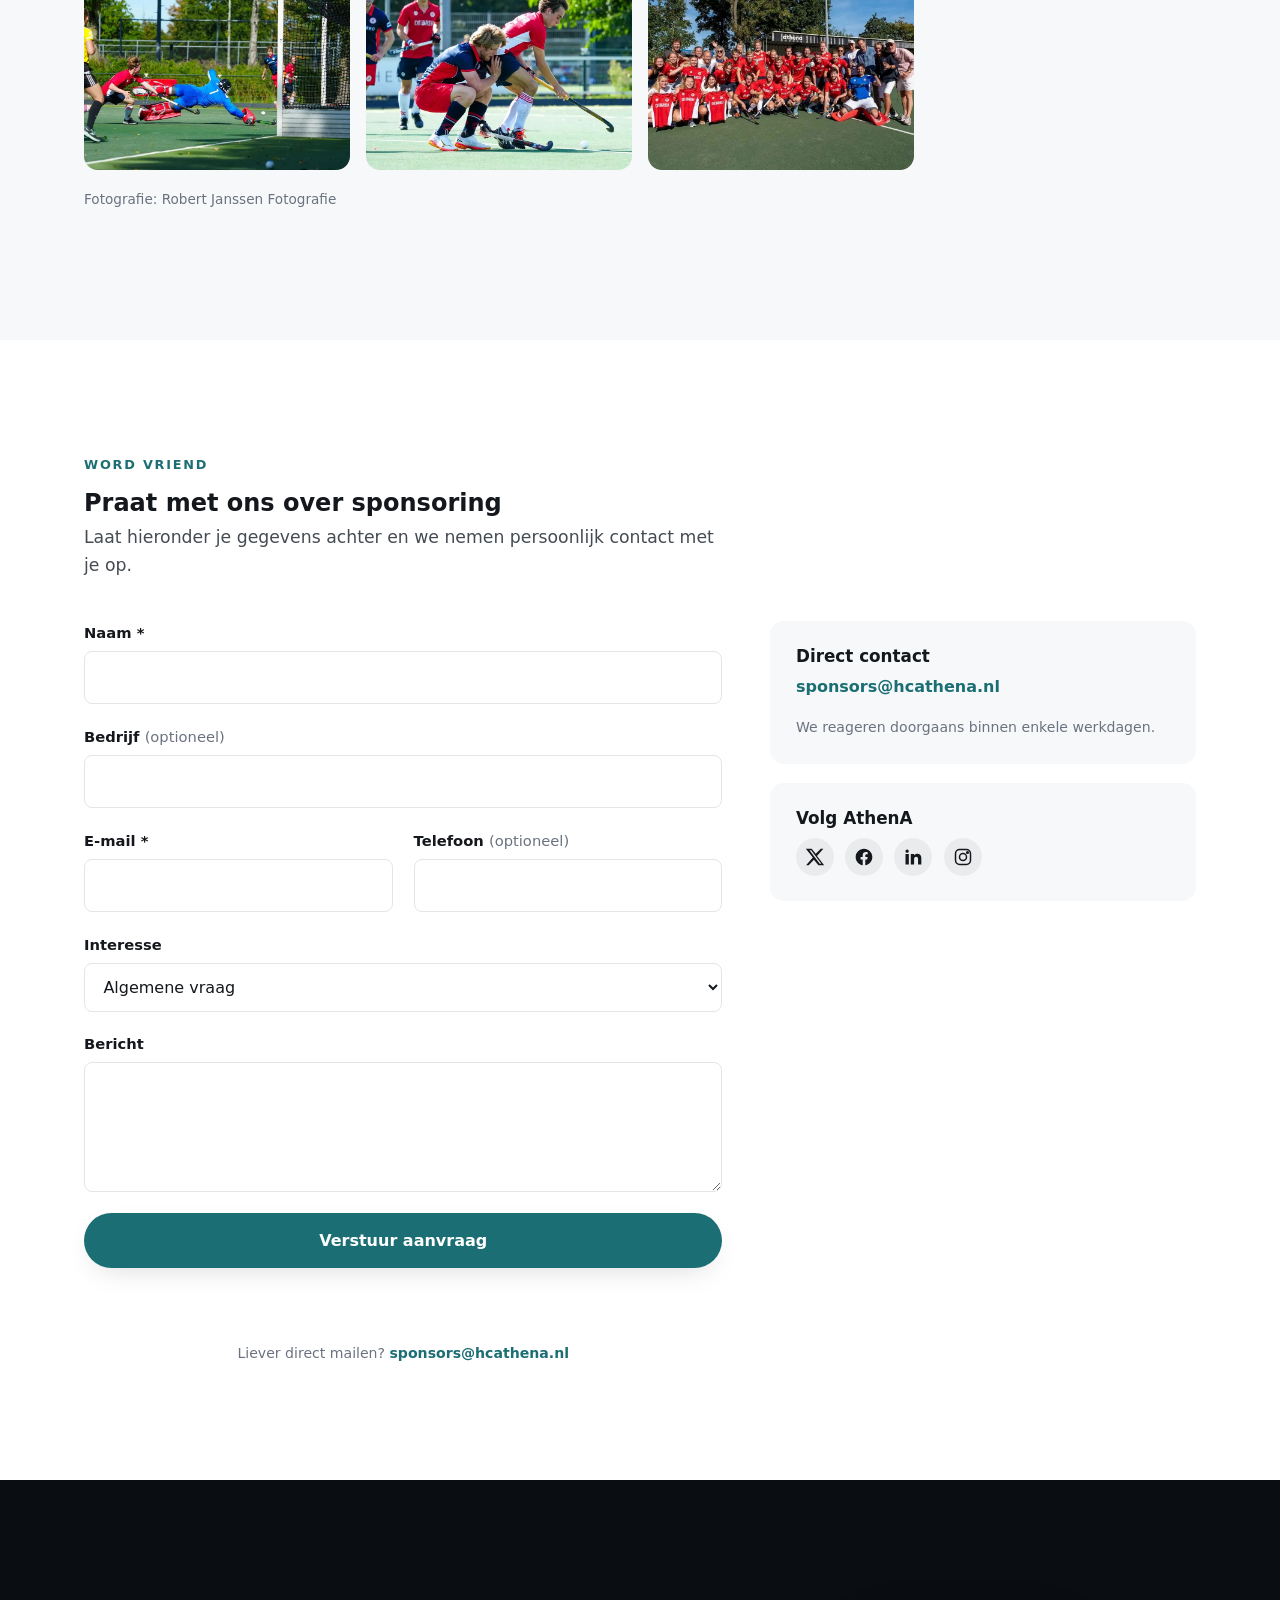
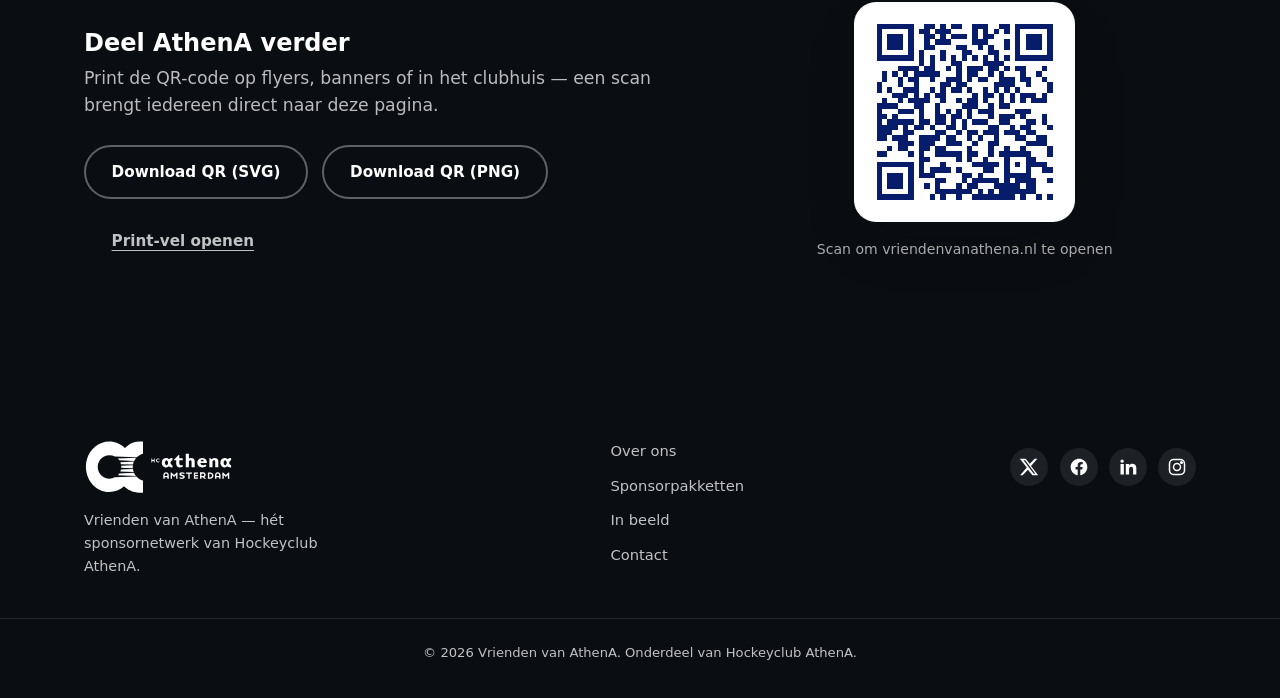
==== commit 77be42d7: "Hero: sharpen the backdrop photos (unsharp mask + no zoom magnification) The club photos are only 10" ====
--- a/index.html
+++ b/index.html
@@ -23,6 +23,15 @@
 <link rel="stylesheet" href="css/styles.css">
 </head>
 <body>
+
+<!-- Unsharp-mask filter to crisp up the web-resolution hero backdrop photos
+     (the source images are only 1000px wide). Referenced from .hero-photo. -->
+<svg width="0" height="0" aria-hidden="true" focusable="false" style="position:absolute;width:0;height:0;overflow:hidden">
+  <filter id="photoSharpen" color-interpolation-filters="sRGB">
+    <feConvolveMatrix order="3" preserveAlpha="true" edgeMode="duplicate"
+      kernelMatrix="0 -0.5 0  -0.5 3 -0.5  0 -0.5 0"></feConvolveMatrix>
+  </filter>
+</svg>
 
 <a class="skip-link" href="#main" data-i18n="a11y.skipLink">Ga naar inhoud</a>
 
--- a/css/styles.css
+++ b/css/styles.css
@@ -200,11 +200,14 @@
 html:not(.no-js) .hero-photos{ opacity: 0; }
 .hero-photo{
   position: absolute; inset: 0; width: 100%; height: 100%; object-fit: cover;
-  opacity: 0; transform: scale(1);
+  opacity: 0;
   transition: opacity 1.8s ease-in-out;
-}
-.hero-photo.is-active{ opacity: 1; animation: heroKenBurns 9s ease-in-out forwards; }
-@keyframes heroKenBurns{ from{ transform: scale(1); } to{ transform: scale(1.09); } }
+  /* the source photos are only 1000px wide; keep them at 1:1 cover (no zoom
+     magnification) and run an unsharp mask + micro-contrast so the upscale
+     reads crisper rather than soft */
+  filter: url(#photoSharpen) contrast(1.06) saturate(1.06);
+}
+.hero-photo.is-active{ opacity: 1; }
 .hero-photo-tint{
   position: absolute; inset: 0;
   background:
@@ -213,7 +216,6 @@
   pointer-events: none;
 }
 @media (prefers-reduced-motion: reduce){
-  .hero-photo.is-active{ animation: none; }
   .hero-photos{ opacity: 1 !important; } /* settled hero shows the backdrop */
 }
 
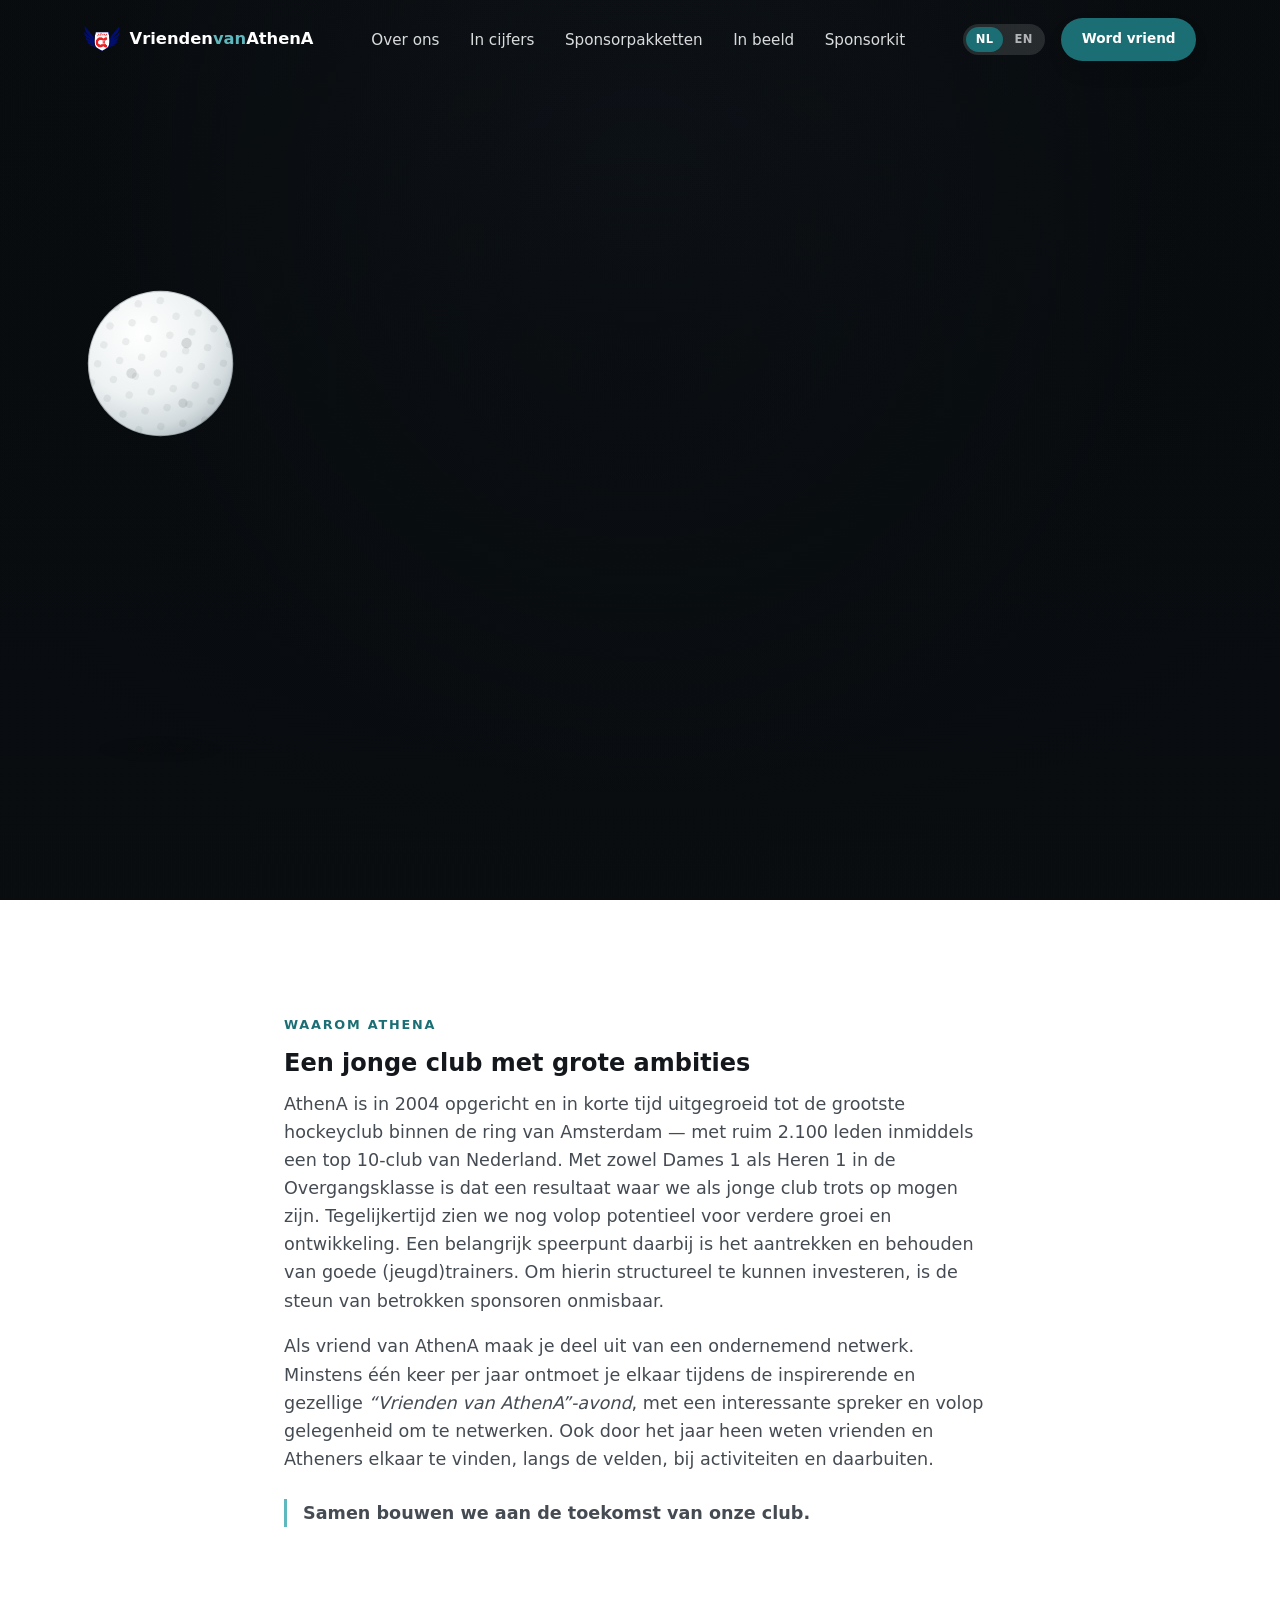
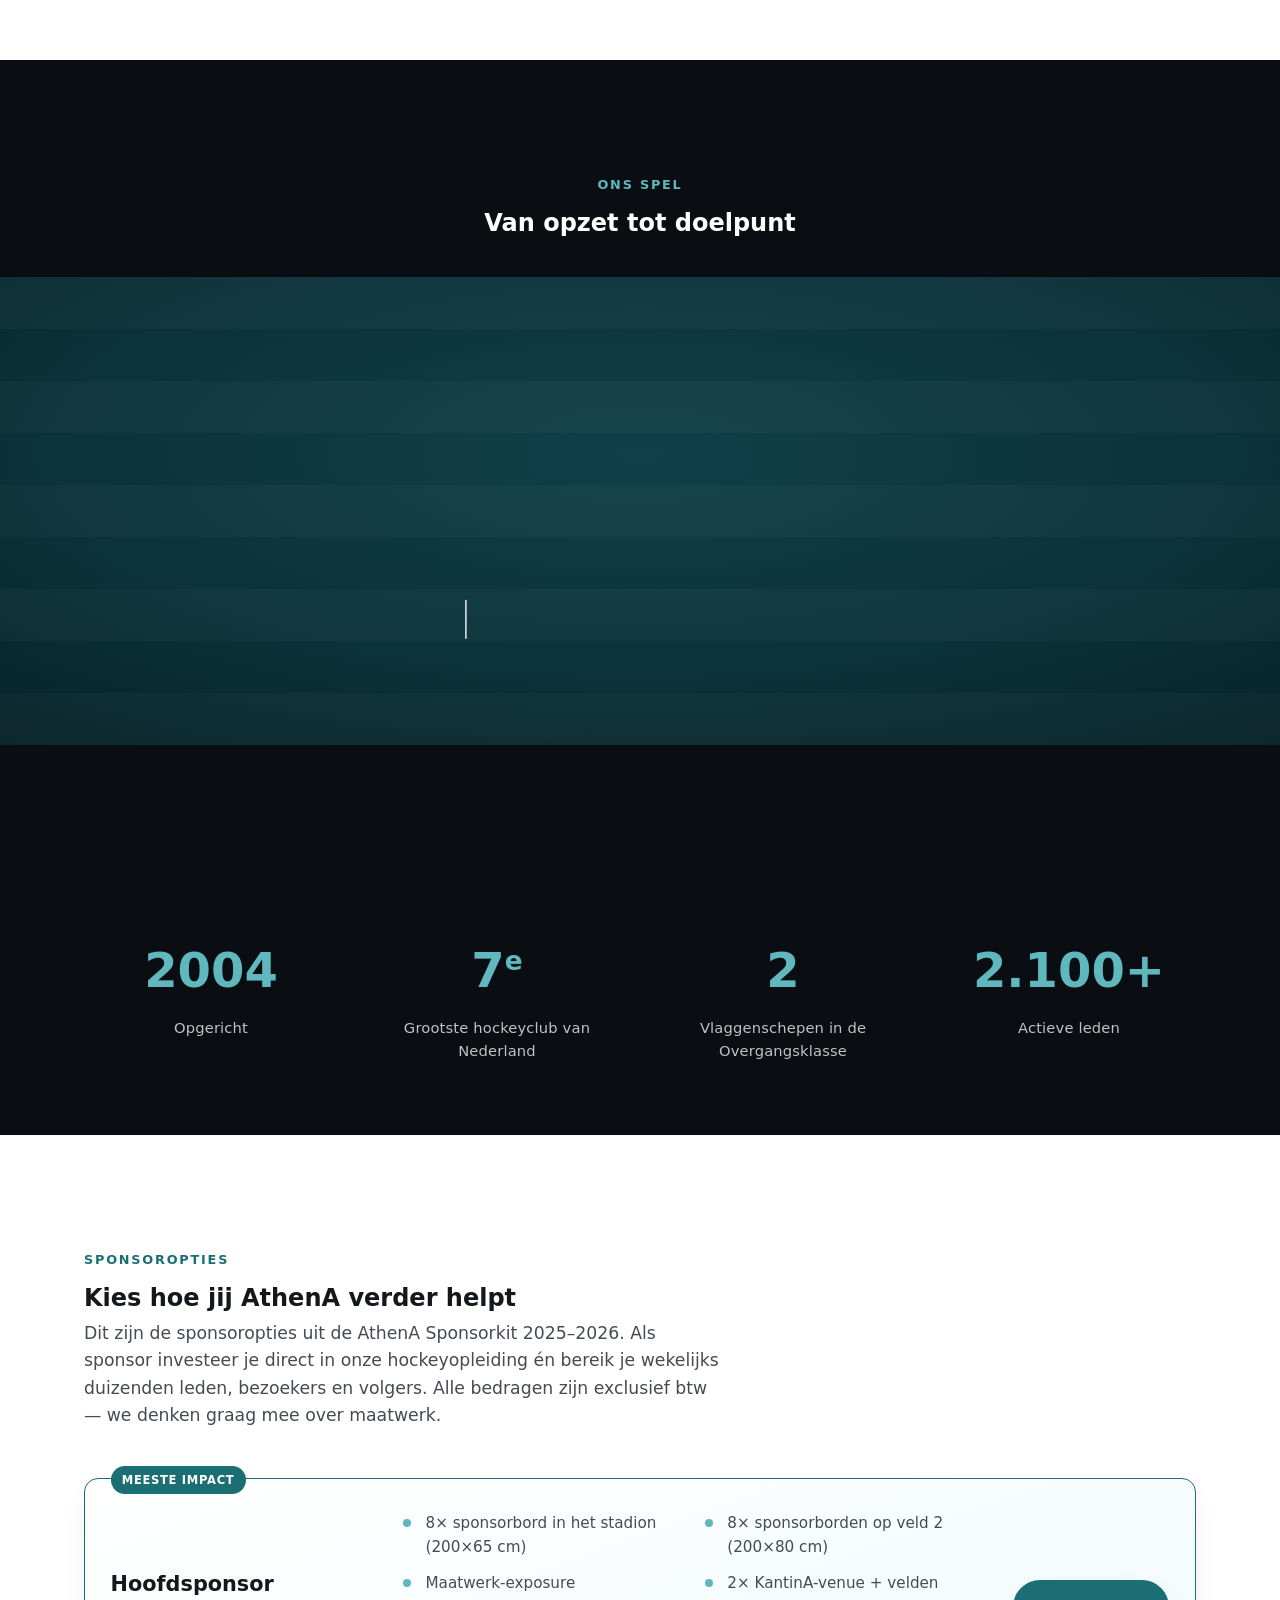
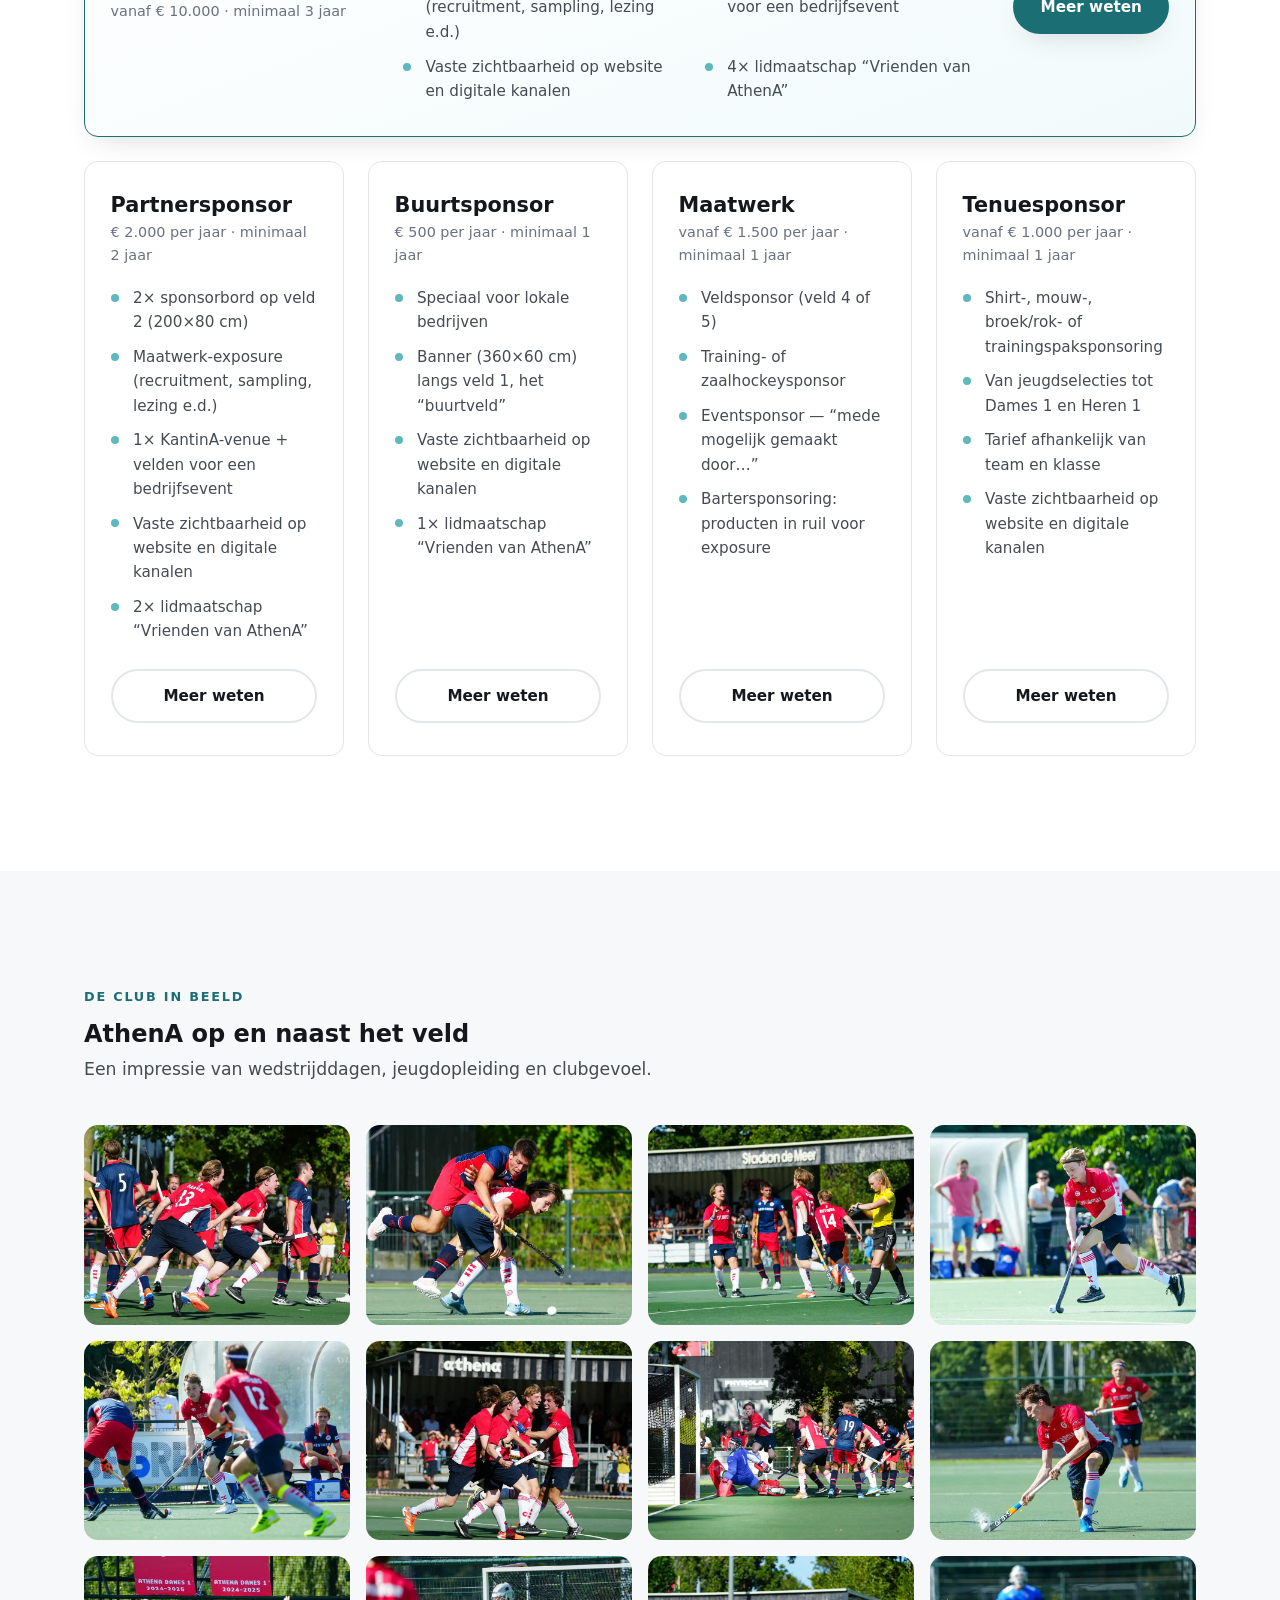
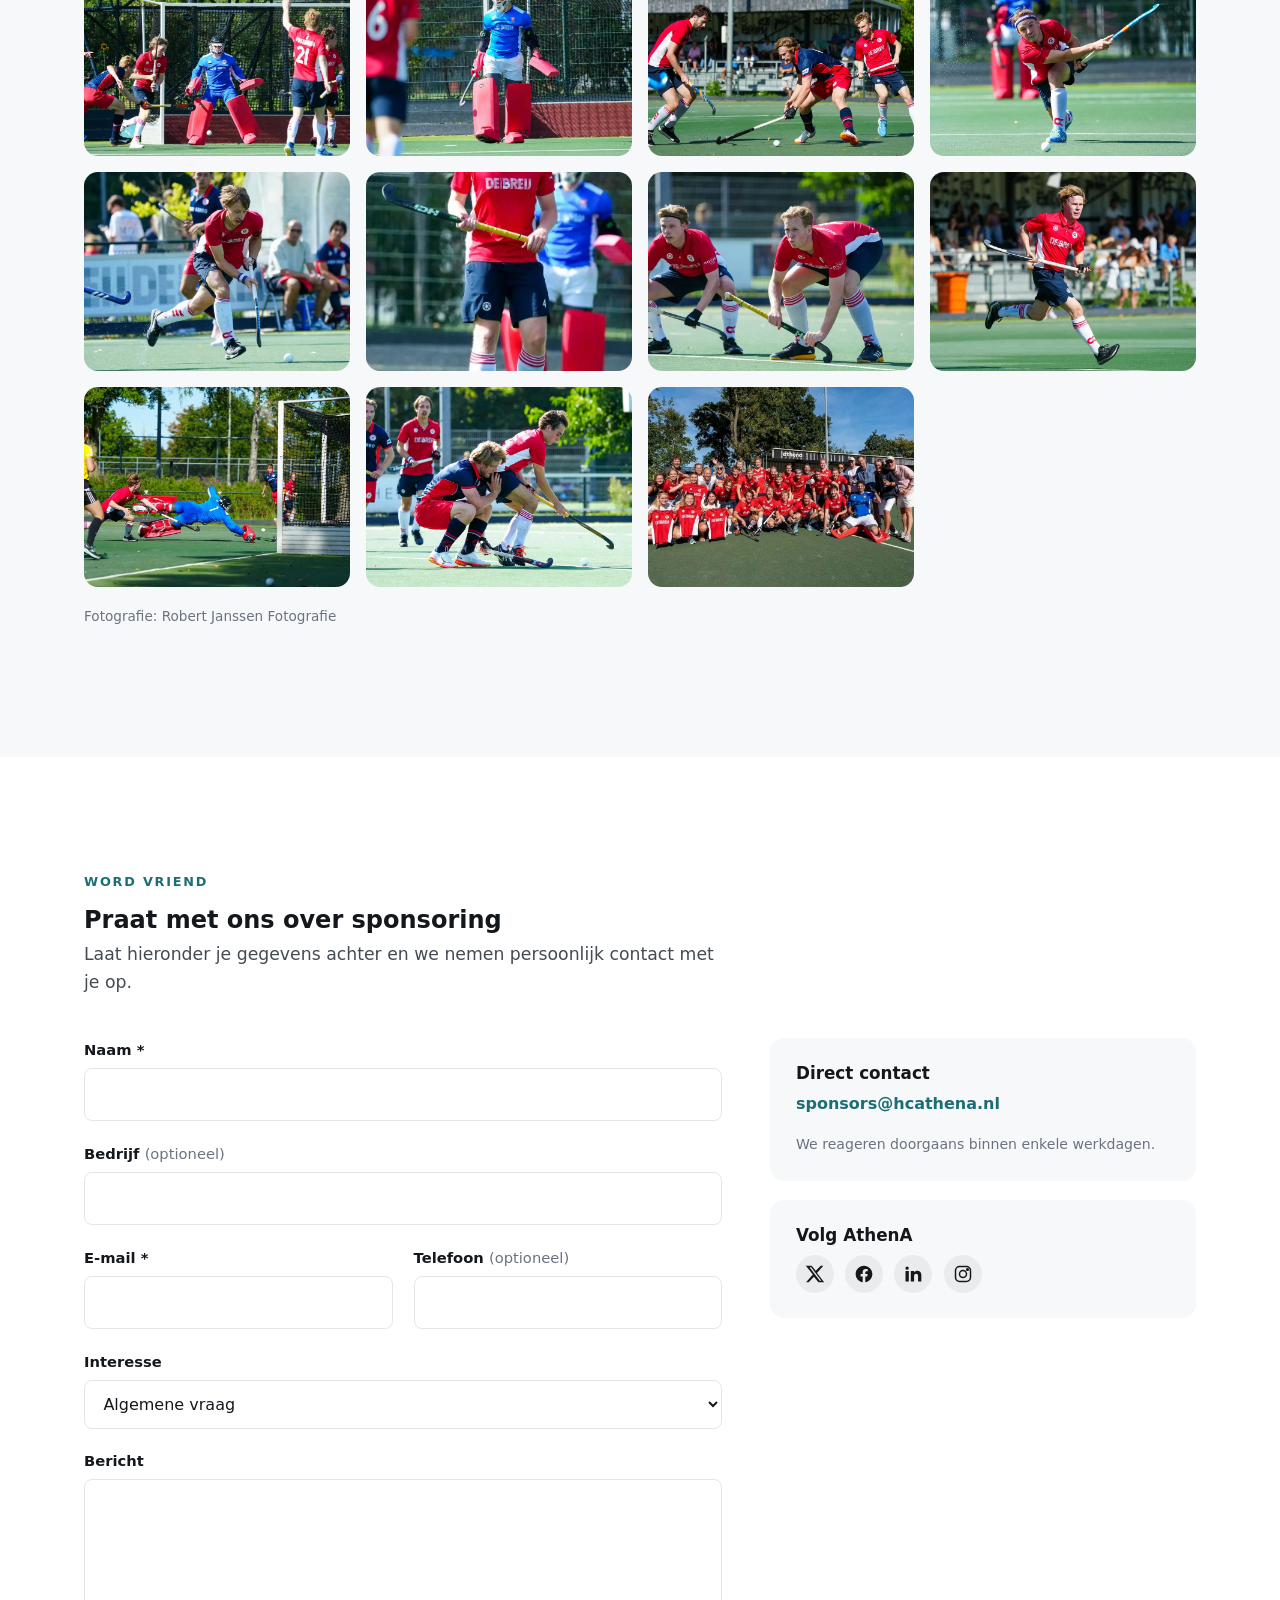
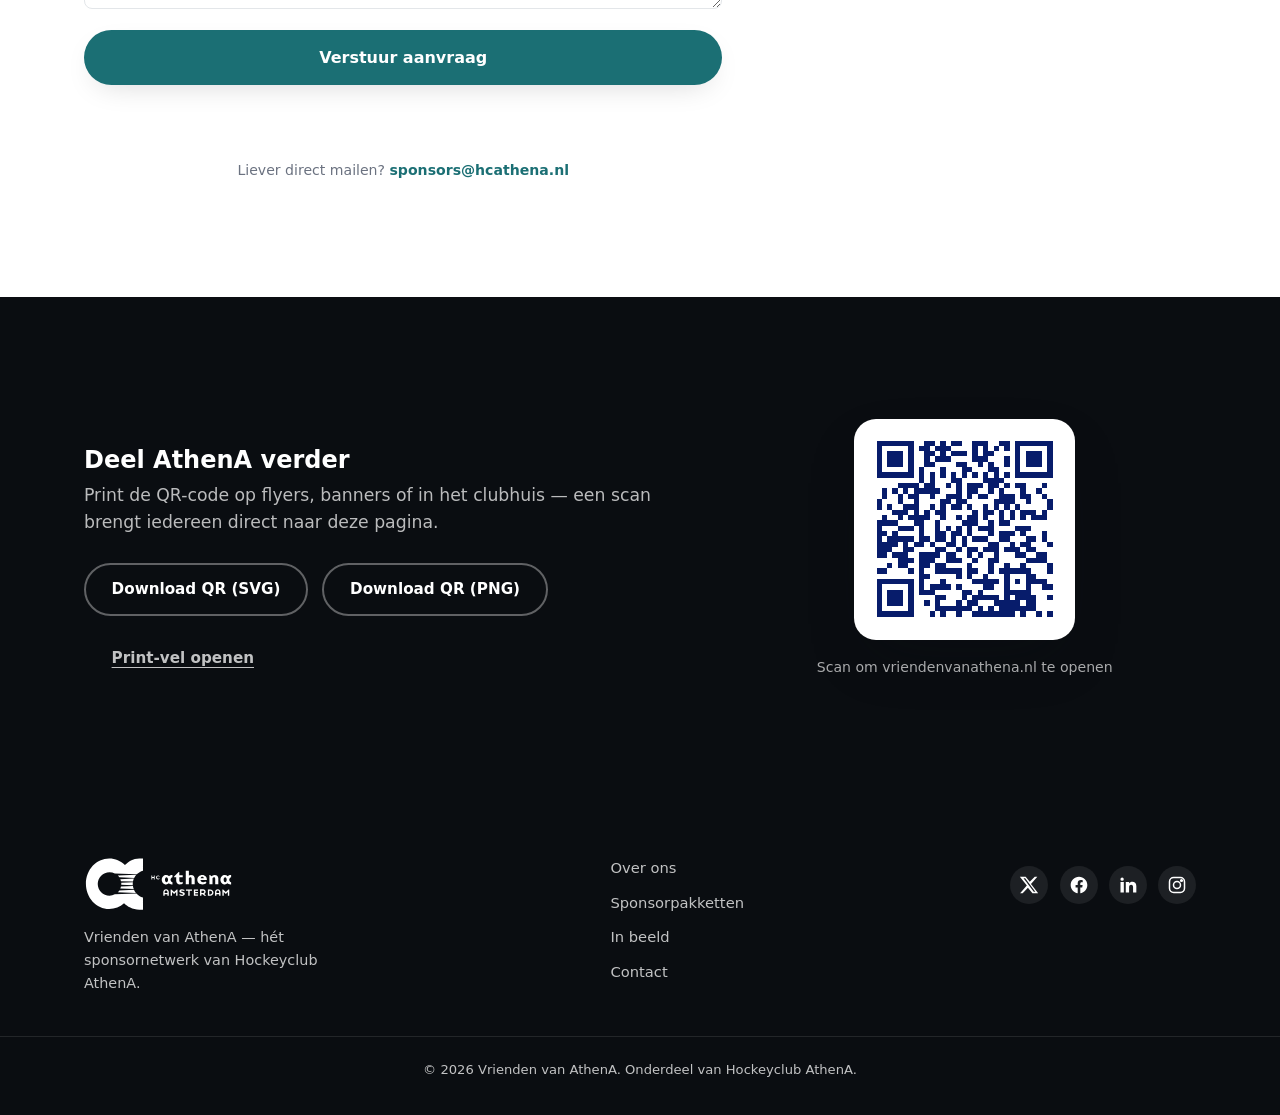
==== commit f3de1b59: "Content: update sponsor options and club facts from the 2025-2026 media kit - #pakketten: replace th" ====
--- a/index.html
+++ b/index.html
@@ -172,7 +172,7 @@
       <h2 data-i18n="about.heading">Een jonge club met grote ambities</h2>
 
       <div class="prose">
-        <p data-i18n-html="about.paragraph1">AthenA is, zoals je waarschijnlijk al weet, in 2004 opgericht en in korte tijd uitgegroeid tot de achtste hockeyclub van Nederland qua ledenaantal. Met zowel Dames 1 als Heren 1 in de Overgangsklasse is dat een resultaat waar we als jonge club trots op mogen zijn. Tegelijkertijd zien we nog volop potentieel voor verdere groei en ontwikkeling. Een belangrijk speerpunt daarbij is het aantrekken en behouden van goede (jeugd)trainers. Om hierin structureel te kunnen investeren, is de steun van betrokken sponsoren onmisbaar.</p>
+        <p data-i18n-html="about.paragraph1">AthenA is in 2004 opgericht en in korte tijd uitgegroeid tot de grootste hockeyclub binnen de ring van Amsterdam — met ruim 2.100 leden inmiddels een top 10-club van Nederland. Met zowel Dames 1 als Heren 1 in de Overgangsklasse is dat een resultaat waar we als jonge club trots op mogen zijn. Tegelijkertijd zien we nog volop potentieel voor verdere groei en ontwikkeling. Een belangrijk speerpunt daarbij is het aantrekken en behouden van goede (jeugd)trainers. Om hierin structureel te kunnen investeren, is de steun van betrokken sponsoren onmisbaar.</p>
 
         <p data-i18n-html="about.paragraph2">Als vriend van AthenA maak je deel uit van een ondernemend netwerk. Minstens één keer per jaar ontmoet je elkaar tijdens de inspirerende en gezellige <em>&ldquo;Vrienden van AthenA&rdquo;-avond</em>, met een interessante spreker en volop gelegenheid om te netwerken. Ook door het jaar heen weten vrienden en Atheners elkaar te vinden, langs de velden, bij activiteiten en daarbuiten.</p>
 
@@ -213,67 +213,88 @@
           <span class="stat-label" data-i18n="stats.flagship">Vlaggenschepen in de Overgangsklasse</span>
         </div>
         <div class="stat">
-          <span class="stat-number">100%</span>
-          <span class="stat-label" data-i18n="stats.driven">Gedreven door vrijwilligers &amp; sponsoren</span>
-        </div>
-      </div>
-    </div>
-  </section>
-
-  <!-- ============ SPONSORPAKKETTEN ============ -->
-  <!-- CLIENT: pas pakketnamen, prijzen en voordelen hieronder aan naar wens -->
+          <span class="stat-number" data-i18n="stats.membersNumber">2.100+</span>
+          <span class="stat-label" data-i18n="stats.members">Actieve leden</span>
+        </div>
+      </div>
+    </div>
+  </section>
+
+  <!-- ============ SPONSOROPTIES ============ -->
+  <!-- Opties, prijzen en voordelen komen uit de AthenA Sponsorkit 2025-2026.
+       CLIENT: werk deze bij als de sponsorkit wijzigt. Alle bedragen excl. btw. -->
   <section class="section" id="pakketten">
     <div class="container">
-      <p class="eyebrow" data-i18n="tiers.eyebrow">Sponsorpakketten</p>
+      <p class="eyebrow" data-i18n="tiers.eyebrow">Sponsoropties</p>
       <h2 data-i18n="tiers.heading">Kies hoe jij AthenA verder helpt</h2>
-      <p class="section-intro" data-i18n="tiers.intro">Elk pakket is een investering in de sportieve en persoonlijke ontwikkeling van onze leden — van de jongste jeugd tot Dames 1 en Heren 1. Onderstaande indeling is een startpunt; we denken graag mee over maatwerk.</p>
+      <p class="section-intro" data-i18n="tiers.intro">Dit zijn de sponsoropties uit de AthenA Sponsorkit 2025–2026. Als sponsor investeer je direct in onze hockeyopleiding én bereik je wekelijks duizenden leden, bezoekers en volgers. Alle bedragen zijn exclusief btw — we denken graag mee over maatwerk.</p>
 
       <div class="tier-grid">
 
         <article class="tier-card tier-featured" data-pakket="Hoofdsponsor">
           <p class="tier-badge" data-i18n="tiers.badge">Meeste impact</p>
-          <h3 data-i18n="tiers.main.name">Hoofdsponsor</h3>
-          <p class="tier-price" data-i18n="tiers.price">Op aanvraag</p>
+          <div class="tf-head">
+            <h3 data-i18n="tiers.main.name">Hoofdsponsor</h3>
+            <p class="tier-price" data-i18n="tiers.main.price">vanaf € 10.000 · minimaal 3 jaar</p>
+          </div>
           <ul class="tier-list">
-            <li data-i18n="tiers.main.b1">Logo op tenue &amp; velddoek</li>
-            <li data-i18n="tiers.main.b2">Prominente vermelding op website en bij evenementen</li>
-            <li data-i18n="tiers.main.b3">Uitnodiging Vrienden-avond voor meerdere personen</li>
-            <li data-i18n="tiers.main.b4">Persoonlijk relatiebeheer</li>
+            <li data-i18n="tiers.main.b1">8× sponsorbord in het stadion (200×65 cm)</li>
+            <li data-i18n="tiers.main.b2">8× sponsorborden op veld 2 (200×80 cm)</li>
+            <li data-i18n="tiers.main.b3">Maatwerk-exposure (recruitment, sampling, lezing e.d.)</li>
+            <li data-i18n="tiers.main.b4">2× KantinA-venue + velden voor een bedrijfsevent</li>
+            <li data-i18n="tiers.main.b5">Vaste zichtbaarheid op website en digitale kanalen</li>
+            <li data-i18n="tiers.main.b6">4× lidmaatschap “Vrienden van AthenA”</li>
           </ul>
-          <a class="btn btn-primary btn-block" href="#contact" data-pakket="Hoofdsponsor" data-i18n="tiers.cta">Meer weten</a>
+          <a class="btn btn-primary tf-cta" href="#contact" data-pakket="Hoofdsponsor" data-i18n="tiers.cta">Meer weten</a>
         </article>
 
-        <article class="tier-card" data-pakket="Goud">
-          <h3 data-i18n="tiers.gold.name">Goud</h3>
-          <p class="tier-price" data-i18n="tiers.price">Op aanvraag</p>
+        <article class="tier-card" data-pakket="Partnersponsor">
+          <h3 data-i18n="tiers.partner.name">Partnersponsor</h3>
+          <p class="tier-price" data-i18n="tiers.partner.price">€ 2.000 per jaar · minimaal 2 jaar</p>
           <ul class="tier-list">
-            <li data-i18n="tiers.gold.b1">Logo op sponsorbord en website</li>
-            <li data-i18n="tiers.gold.b2">Uitnodiging Vrienden-avond (2 personen)</li>
-            <li data-i18n="tiers.gold.b3">Vermelding in de nieuwsbrief</li>
+            <li data-i18n="tiers.partner.b1">2× sponsorbord op veld 2 (200×80 cm)</li>
+            <li data-i18n="tiers.partner.b2">Maatwerk-exposure (recruitment, sampling, lezing e.d.)</li>
+            <li data-i18n="tiers.partner.b3">1× KantinA-venue + velden voor een bedrijfsevent</li>
+            <li data-i18n="tiers.partner.b4">Vaste zichtbaarheid op website en digitale kanalen</li>
+            <li data-i18n="tiers.partner.b5">2× lidmaatschap “Vrienden van AthenA”</li>
           </ul>
-          <a class="btn btn-outline btn-block" href="#contact" data-pakket="Goud" data-i18n="tiers.cta">Meer weten</a>
+          <a class="btn btn-outline btn-block" href="#contact" data-pakket="Partnersponsor" data-i18n="tiers.cta">Meer weten</a>
         </article>
 
-        <article class="tier-card" data-pakket="Zilver">
-          <h3 data-i18n="tiers.silver.name">Zilver</h3>
-          <p class="tier-price" data-i18n="tiers.price">Op aanvraag</p>
+        <article class="tier-card" data-pakket="Buurtsponsor">
+          <h3 data-i18n="tiers.buurt.name">Buurtsponsor</h3>
+          <p class="tier-price" data-i18n="tiers.buurt.price">€ 500 per jaar · minimaal 1 jaar</p>
           <ul class="tier-list">
-            <li data-i18n="tiers.silver.b1">Logo op de website</li>
-            <li data-i18n="tiers.silver.b2">Uitnodiging Vrienden-avond (1 persoon)</li>
-            <li data-i18n="tiers.silver.b3">Vermelding in de nieuwsbrief</li>
+            <li data-i18n="tiers.buurt.b1">Speciaal voor lokale bedrijven</li>
+            <li data-i18n="tiers.buurt.b2">Banner (360×60 cm) langs veld 1, het “buurtveld”</li>
+            <li data-i18n="tiers.buurt.b3">Vaste zichtbaarheid op website en digitale kanalen</li>
+            <li data-i18n="tiers.buurt.b4">1× lidmaatschap “Vrienden van AthenA”</li>
           </ul>
-          <a class="btn btn-outline btn-block" href="#contact" data-pakket="Zilver" data-i18n="tiers.cta">Meer weten</a>
+          <a class="btn btn-outline btn-block" href="#contact" data-pakket="Buurtsponsor" data-i18n="tiers.cta">Meer weten</a>
         </article>
 
-        <article class="tier-card" data-pakket="Brons / Vriend">
-          <h3 data-i18n="tiers.bronze.name">Brons &amp; Vriend</h3>
-          <p class="tier-price" data-i18n="tiers.price">Op aanvraag</p>
+        <article class="tier-card" data-pakket="Maatwerk">
+          <h3 data-i18n="tiers.maatwerk.name">Maatwerk</h3>
+          <p class="tier-price" data-i18n="tiers.maatwerk.price">vanaf € 1.500 per jaar · minimaal 1 jaar</p>
           <ul class="tier-list">
-            <li data-i18n="tiers.bronze.b1">Naamsvermelding op de Vriendenmuur</li>
-            <li data-i18n="tiers.bronze.b2">Uitnodiging Vrienden-avond</li>
-            <li data-i18n="tiers.bronze.b3">Je steunt direct de jeugdtrainers</li>
+            <li data-i18n="tiers.maatwerk.b1">Veldsponsor (veld 4 of 5)</li>
+            <li data-i18n="tiers.maatwerk.b2">Training- of zaalhockeysponsor</li>
+            <li data-i18n="tiers.maatwerk.b3">Eventsponsor — “mede mogelijk gemaakt door…”</li>
+            <li data-i18n="tiers.maatwerk.b4">Bartersponsoring: producten in ruil voor exposure</li>
           </ul>
-          <a class="btn btn-outline btn-block" href="#contact" data-pakket="Brons / Vriend" data-i18n="tiers.cta">Meer weten</a>
+          <a class="btn btn-outline btn-block" href="#contact" data-pakket="Maatwerk" data-i18n="tiers.cta">Meer weten</a>
+        </article>
+
+        <article class="tier-card" data-pakket="Tenuesponsor">
+          <h3 data-i18n="tiers.tenue.name">Tenuesponsor</h3>
+          <p class="tier-price" data-i18n="tiers.tenue.price">vanaf € 1.000 per jaar · minimaal 1 jaar</p>
+          <ul class="tier-list">
+            <li data-i18n="tiers.tenue.b1">Shirt-, mouw-, broek/rok- of trainingspaksponsoring</li>
+            <li data-i18n="tiers.tenue.b2">Van jeugdselecties tot Dames 1 en Heren 1</li>
+            <li data-i18n="tiers.tenue.b3">Tarief afhankelijk van team en klasse</li>
+            <li data-i18n="tiers.tenue.b4">Vaste zichtbaarheid op website en digitale kanalen</li>
+          </ul>
+          <a class="btn btn-outline btn-block" href="#contact" data-pakket="Tenuesponsor" data-i18n="tiers.cta">Meer weten</a>
         </article>
 
       </div>
@@ -331,9 +352,10 @@
             <select id="fldPakket" name="pakket">
               <option value="Algemene vraag" data-i18n="form.optGeneral">Algemene vraag</option>
               <option value="Hoofdsponsor" data-i18n="tiers.main.name">Hoofdsponsor</option>
-              <option value="Goud" data-i18n="tiers.gold.name">Goud</option>
-              <option value="Zilver" data-i18n="tiers.silver.name">Zilver</option>
-              <option value="Brons / Vriend" data-i18n="tiers.bronze.name">Brons / Vriend</option>
+              <option value="Partnersponsor" data-i18n="tiers.partner.name">Partnersponsor</option>
+              <option value="Buurtsponsor" data-i18n="tiers.buurt.name">Buurtsponsor</option>
+              <option value="Maatwerk" data-i18n="tiers.maatwerk.name">Maatwerk</option>
+              <option value="Tenuesponsor" data-i18n="tiers.tenue.name">Tenuesponsor</option>
             </select>
           </div>
 
--- a/css/styles.css
+++ b/css/styles.css
@@ -374,6 +374,16 @@
   border-color: var(--teal-deep); background: linear-gradient(160deg, #fff 0%, #f1fafb 100%);
   box-shadow: var(--shadow);
   position: relative;
+  grid-column: 1 / -1; /* the main sponsor is a full-width banner above the four options */
+}
+.tier-featured .tf-head h3{ font-size: 1.3rem; margin-bottom: .2rem; }
+/* on wider screens the main-sponsor banner lays out horizontally:
+   name/price (left) · benefits in two columns (centre) · CTA (right) */
+@media (min-width: 861px){
+  .tier-featured{ flex-direction: row; align-items: center; gap: 2.4rem; }
+  .tier-featured .tf-head{ flex: 0 0 clamp(190px, 24%, 280px); }
+  .tier-featured .tier-list{ flex: 1; margin: 0; display: grid; grid-template-columns: 1fr 1fr; gap: .7rem 2rem; }
+  .tier-featured .tf-cta{ flex: 0 0 auto; align-self: center; }
 }
 .tier-badge{
   position: absolute; top: -13px; left: 1.6rem;
